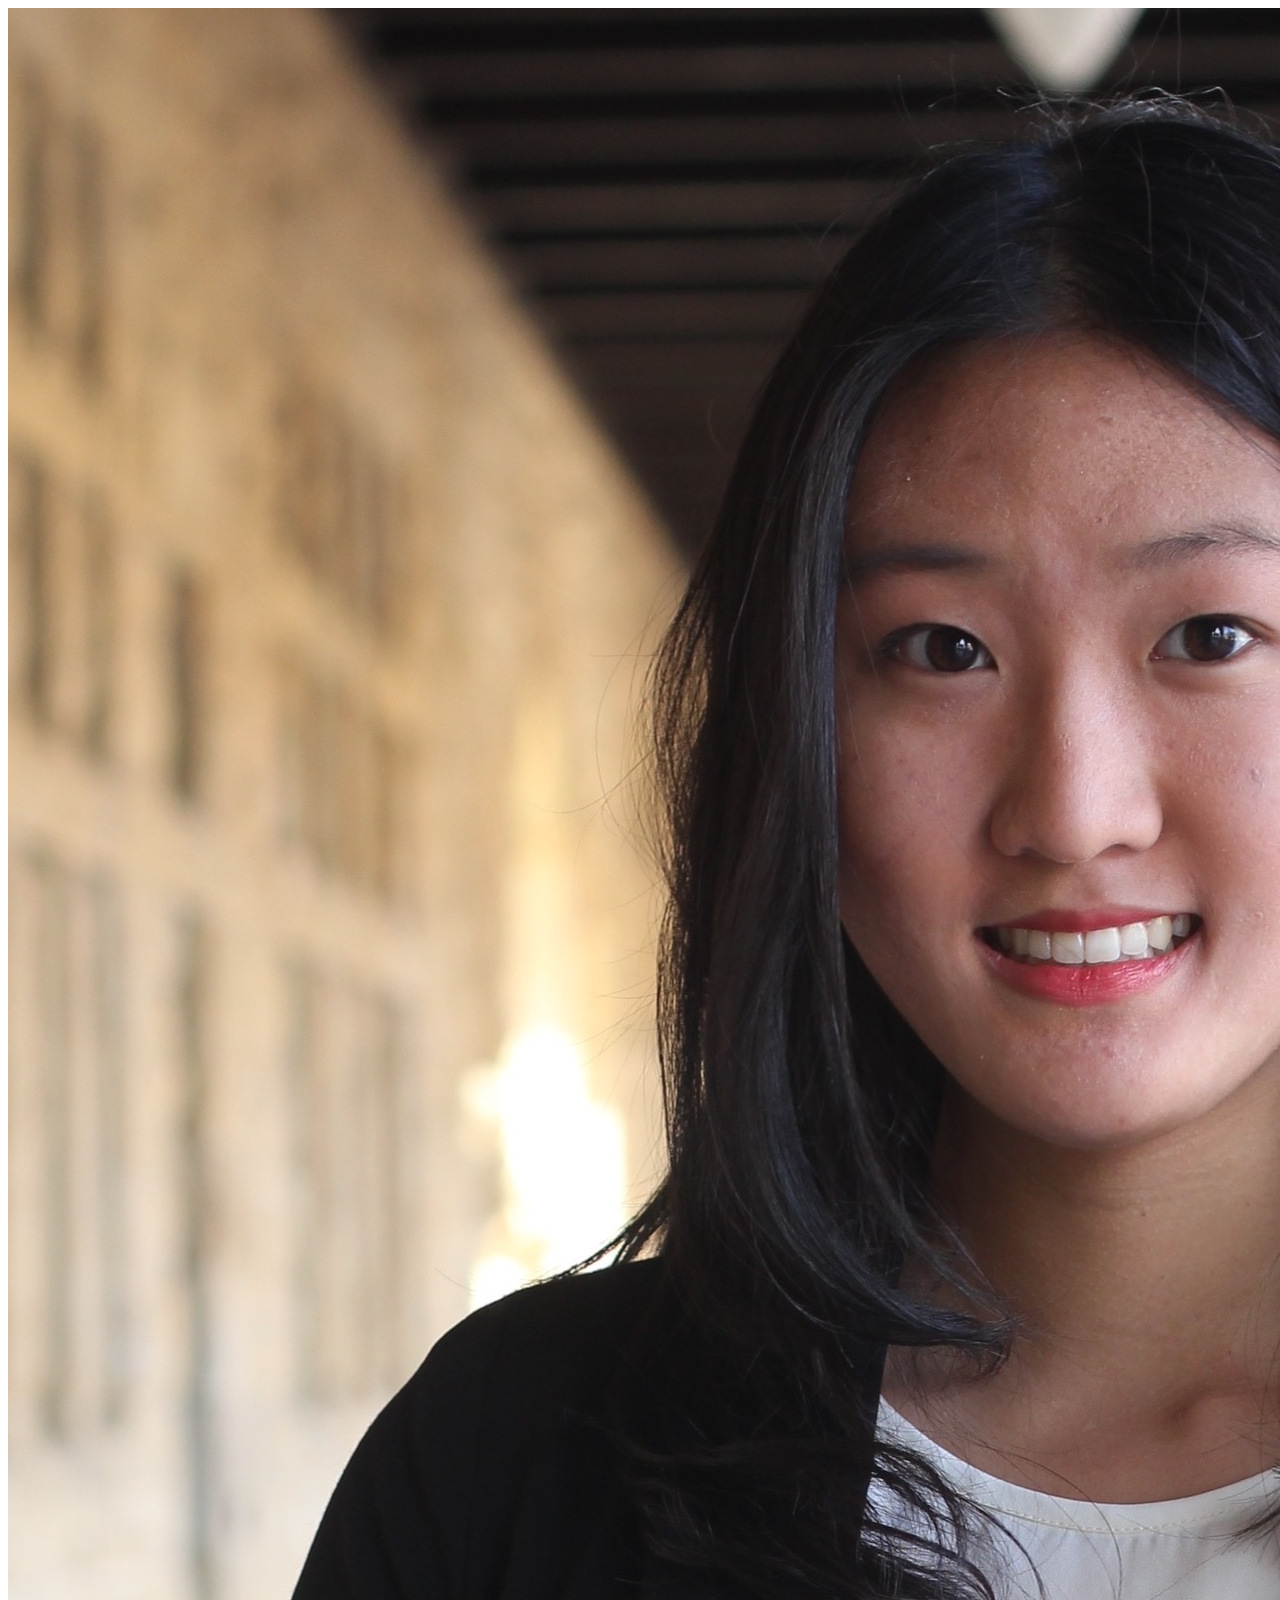
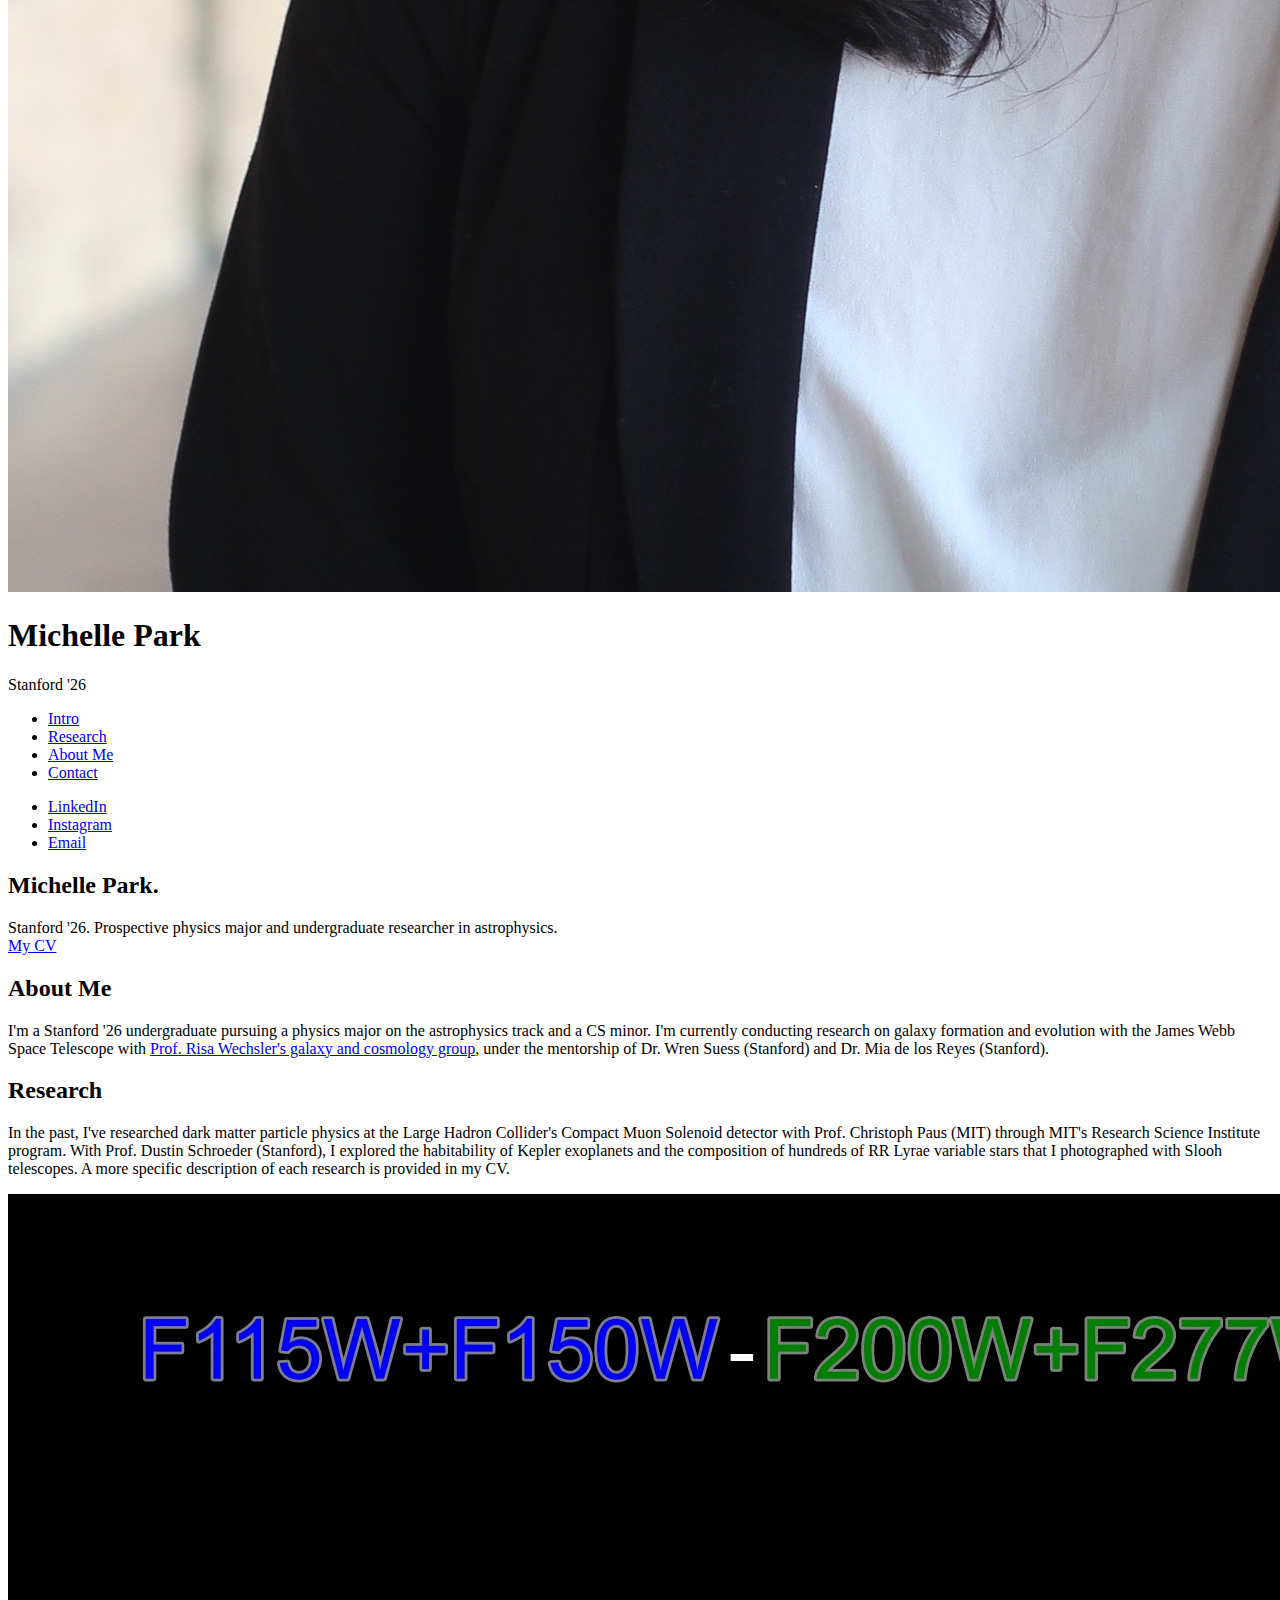
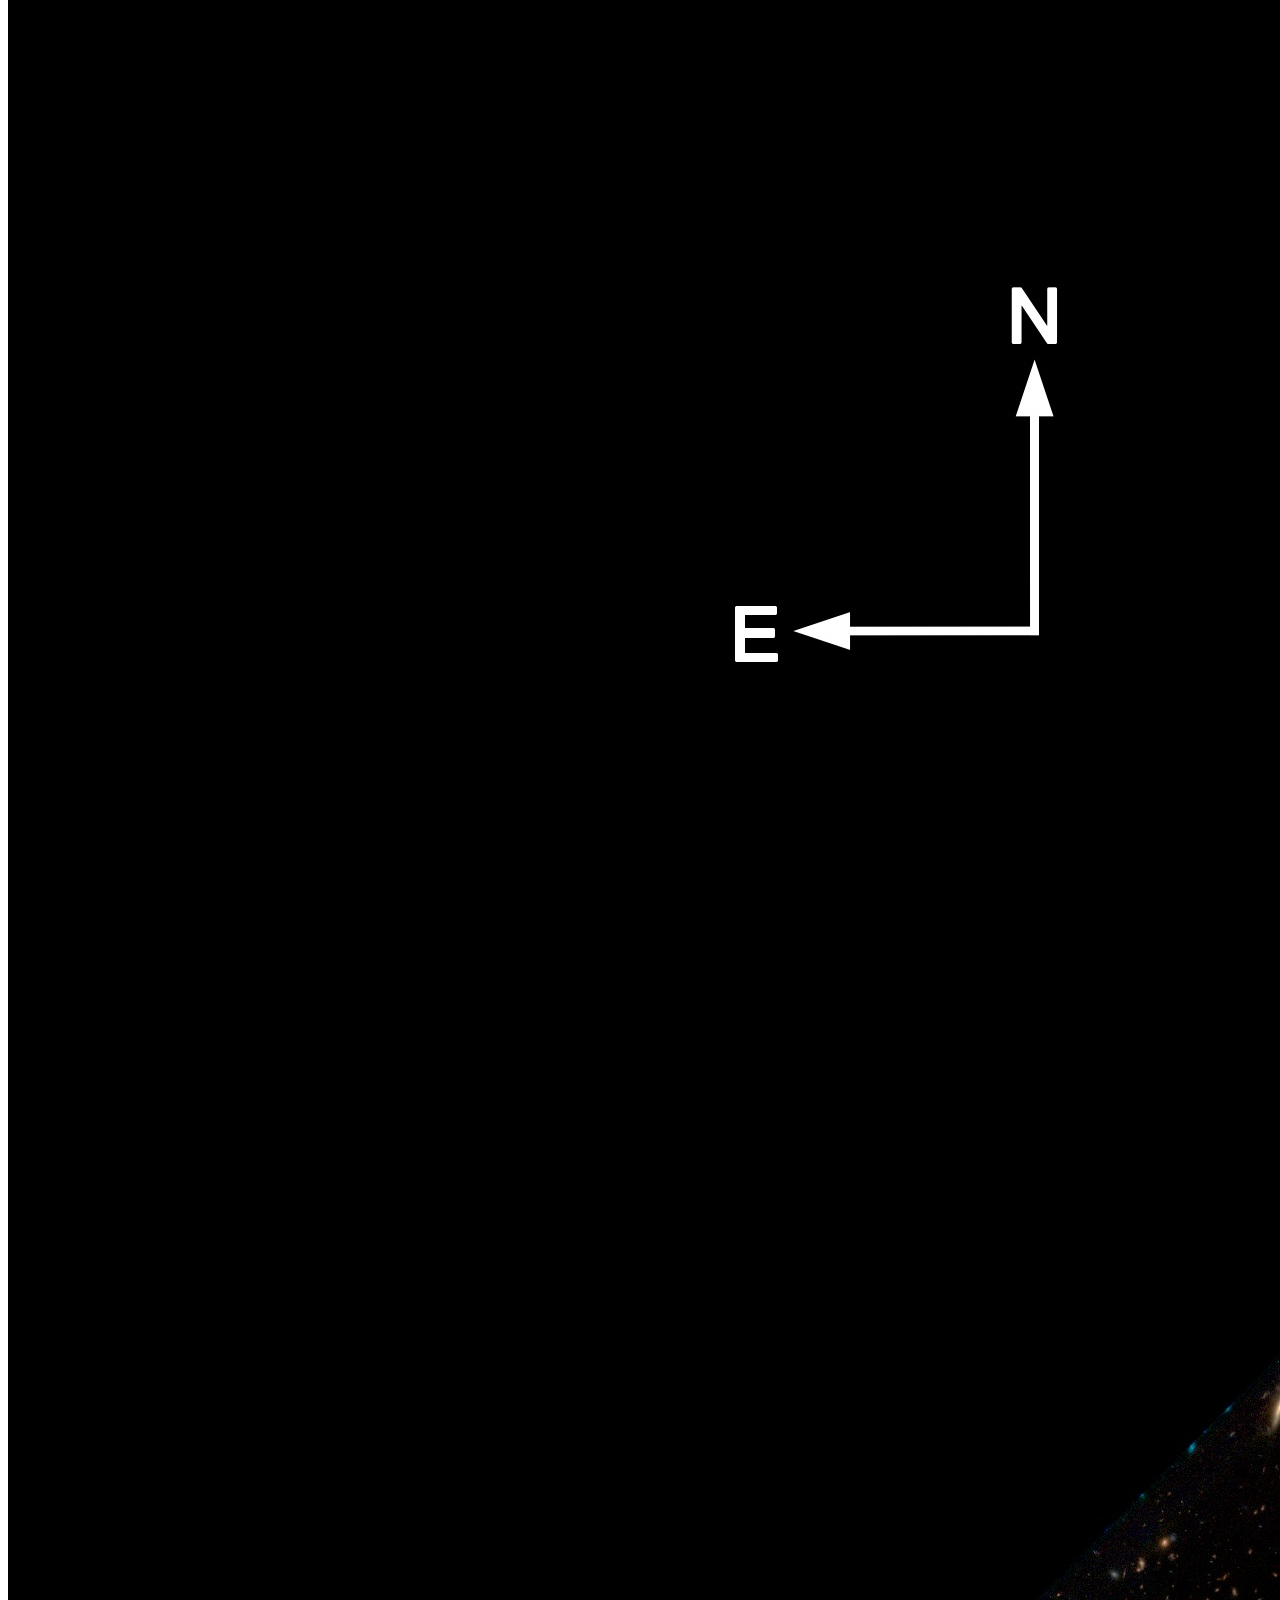
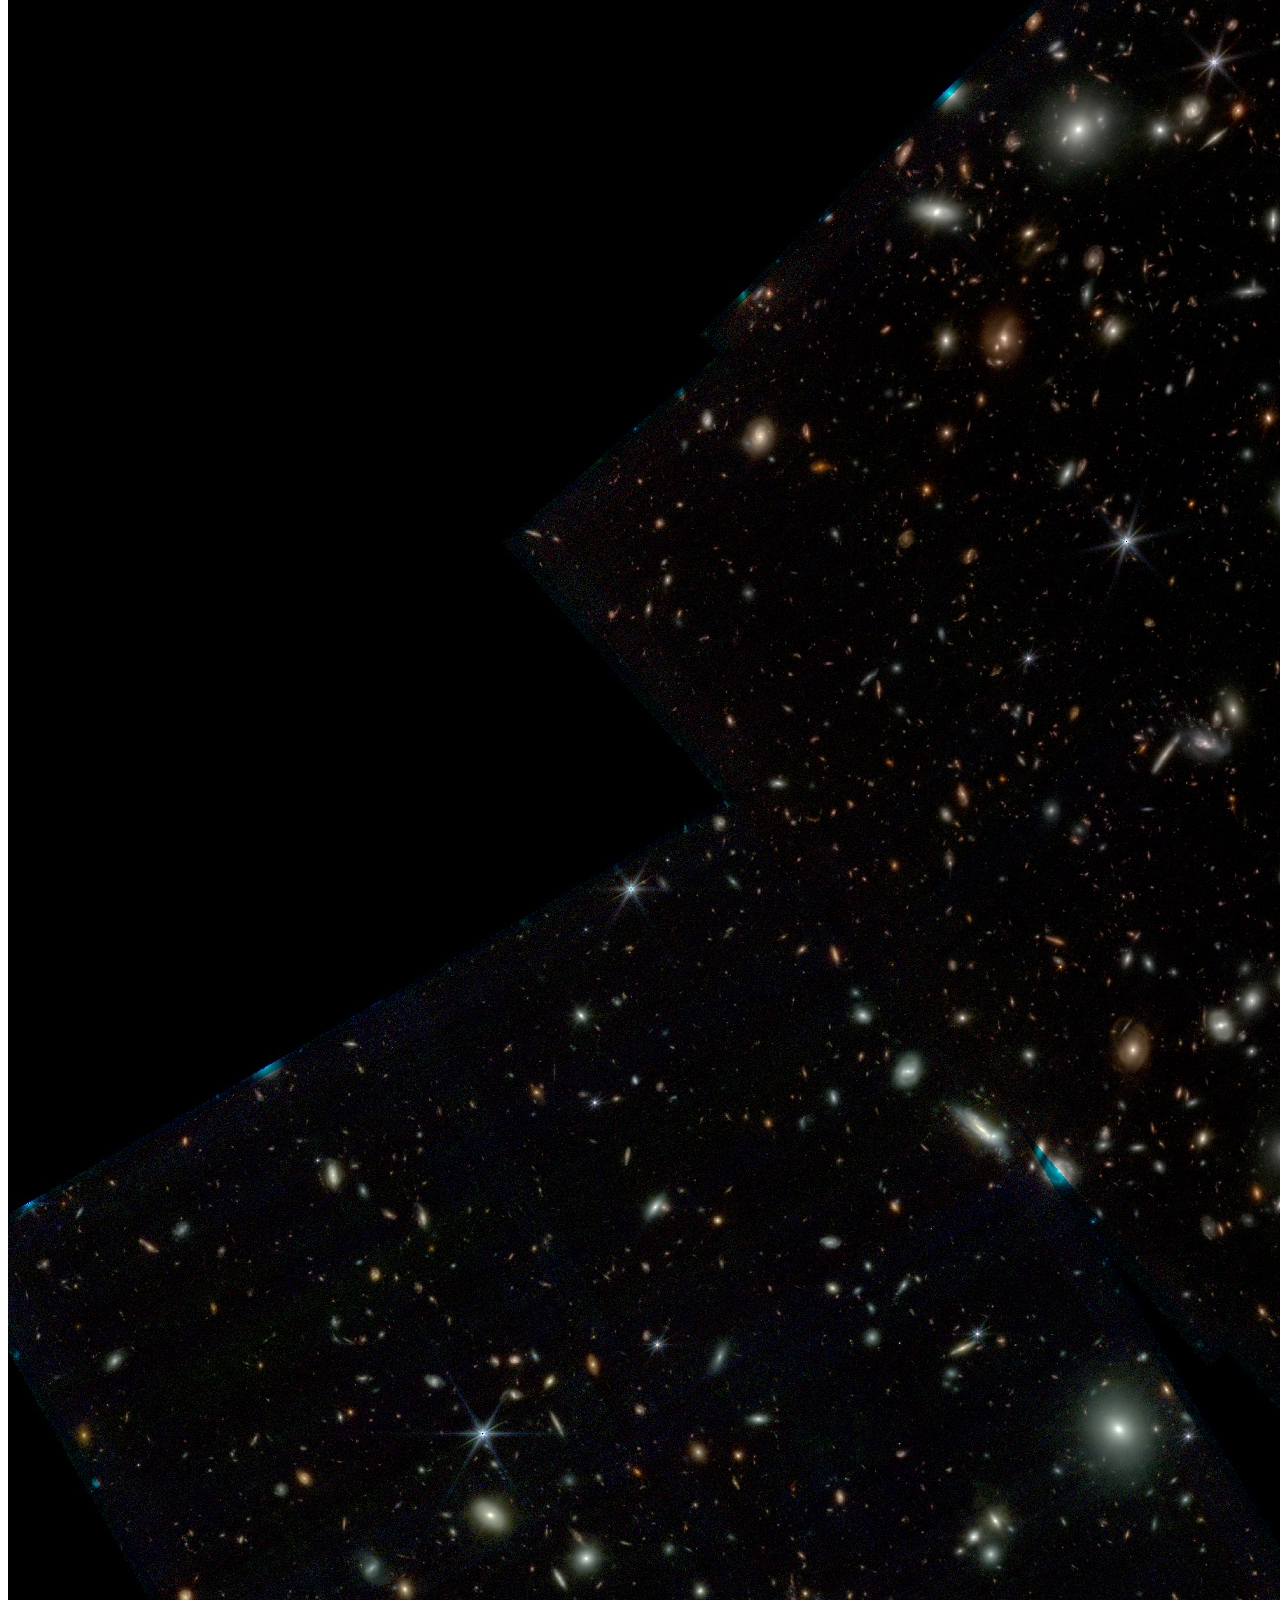
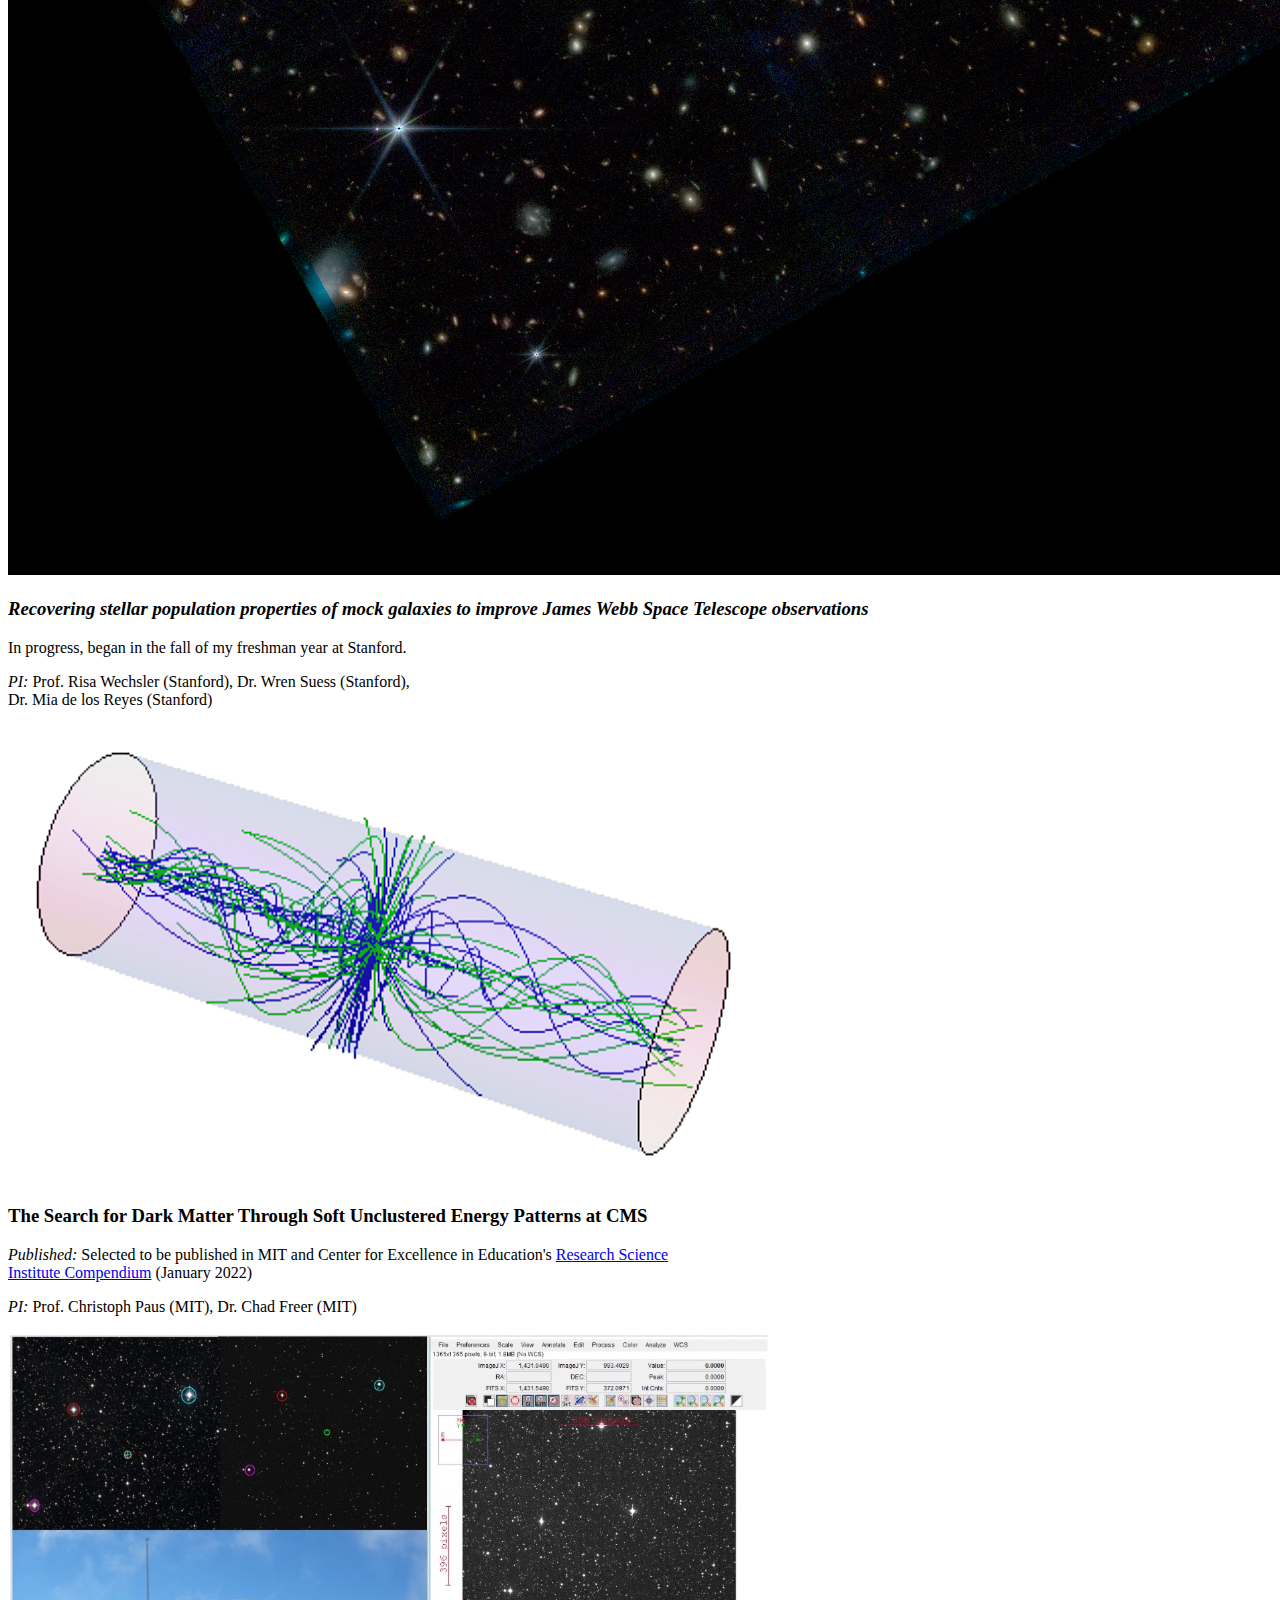
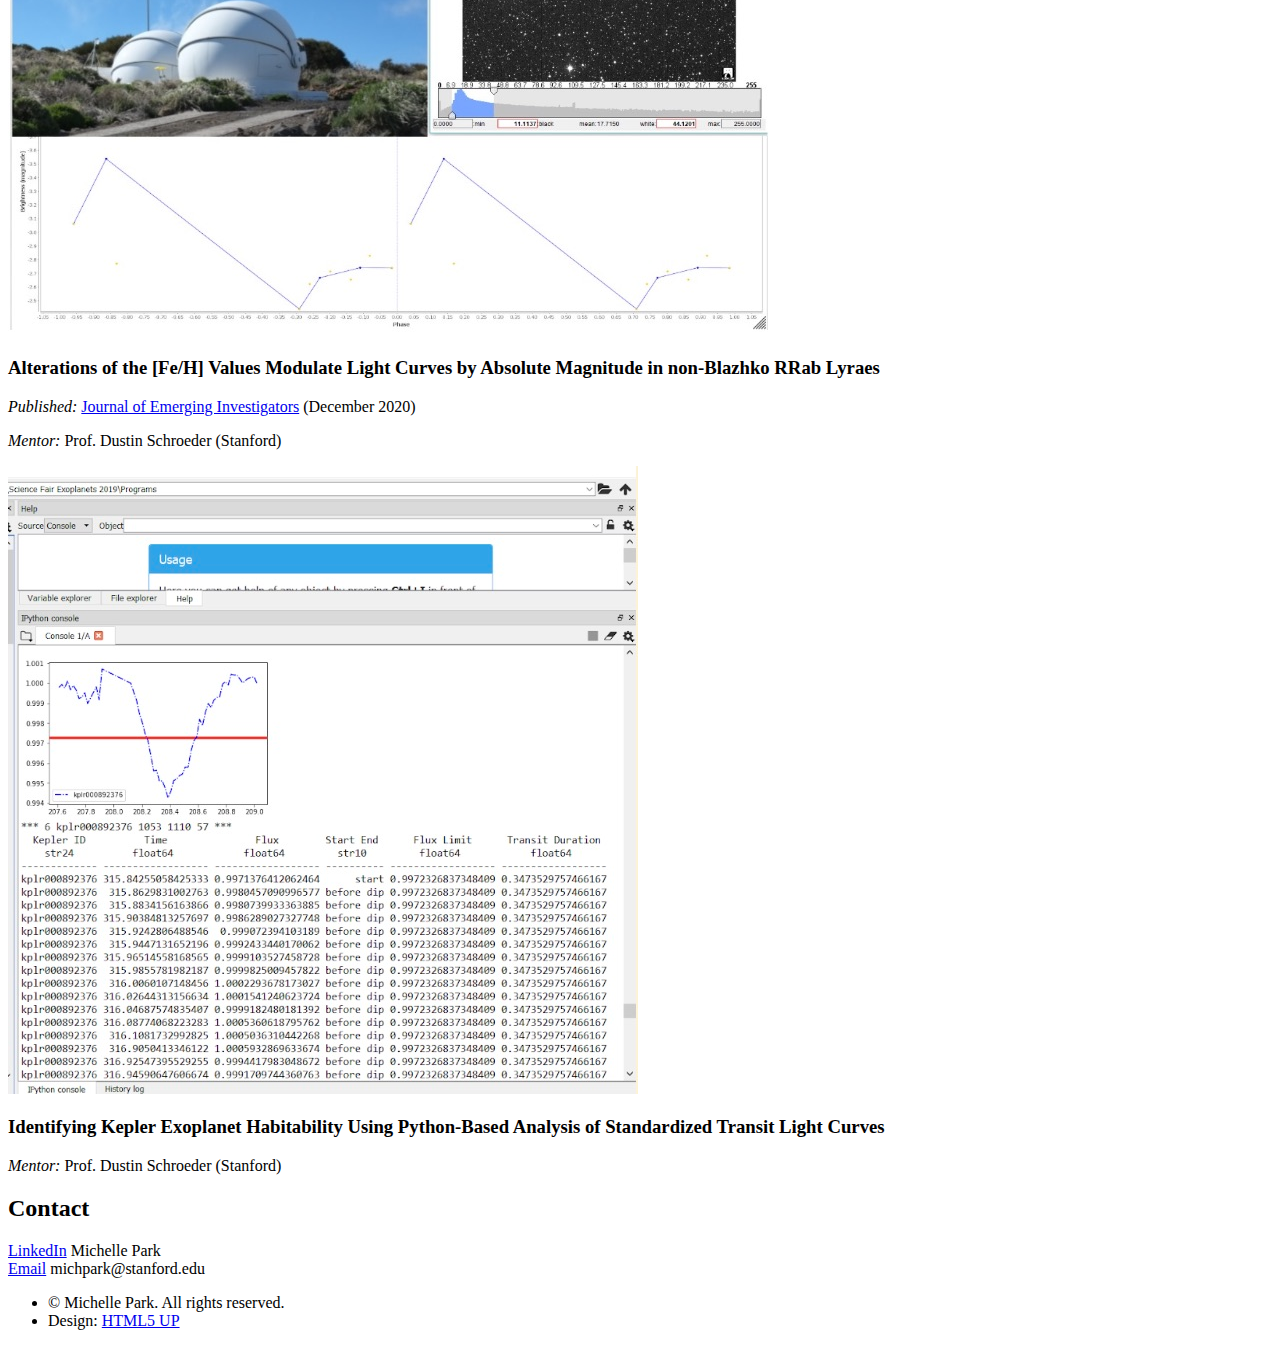
==== index.html @ d7cf60a7 "Changed title" ====
<!DOCTYPE HTML>
<!--
	Prologue by HTML5 UP
	html5up.net | @ajlkn
	Free for personal and commercial use under the CCA 3.0 license (html5up.net/license)
-->
<html>
	<head>
		<title>Michelle Park</title>
		<meta charset="utf-8" />
		<meta name="viewport" content="width=device-width, initial-scale=1, user-scalable=no" />
		<link rel="stylesheet" href="assets/css/main.css" />
	</head>
	<body class="is-preload">

		<!-- Header -->
			<div id="header">

				<div class="top">

					<!-- Logo -->
						<div id="logo">
							<span class="image avatar48"><img src="images/avatar.jpg" alt="" /></span>
							<h1 id="title">Michelle Park</h1>
							<p>Stanford '26</p>
						</div>

					<!-- Nav -->
						<nav id="nav">
							<ul>
								<li><a href="#top" id="top-link"><span class="icon solid fa-home">Intro</span></a></li>
								<li><a href="#Research" id="portfolio-link"><span class="icon solid fa-th">Research</span></a></li>
								<li><a href="#about" id="about-link"><span class="icon solid fa-user">About Me</span></a></li>
								<li><a href="#contact" id="contact-link"><span class="icon solid fa-envelope">Contact</span></a></li>
							</ul>
						</nav>

				</div>

				<div class="bottom">

					<!-- Social Icons -->
						<ul class="icons">
							<li><a href="https://www.linkedin.com/in/michellepark314/" class="icon brands fa-linkedin"><span class="label">LinkedIn</span></a></li>
							<li><a href="https://www.instagram.com/mystarypi/" class="icon brands fa-instagram"><span class="label">Instagram</span></a></li>
							<li><a href="mailto:michpark@stanford.edu" class="icon solid fa-envelope"><span class="label">Email</span></a></li>
						</ul>

				</div>

			</div>

		<!-- Main -->
			<div id="main">

				<!-- Intro -->
					<section id="top" class="one dark cover">
						<div class="container">

							<header>
								<h2 class="alt"><strong>Michelle Park</strong>.</h2>
								Stanford '26. Prospective physics major and undergraduate researcher in astrophysics.

							</header>

							<footer>
								<a href="Michelle_Park_CV.pdf" class="button scrolly">My CV</a>
							</footer>

						</div>
					</section>

				<!-- About Me -->
				<section id="about" class="three">
					<div class="container">

						<header>
							<h2>About Me</h2>
						</header>

						<p>I'm a Stanford '26 undergraduate pursuing a physics major on the astrophysics track and a CS minor. I'm currently 
							conducting research on galaxy formation and evolution with the James Webb Space Telescope with 
							<a href="https://www.risawechsler.com/gfc-group.html">Prof. Risa Wechsler's galaxy and cosmology group</a>, under the mentorship 
							of Dr. Wren Suess (Stanford) and Dr. Mia de los Reyes (Stanford). 
							</p>

							



					</div>
				</section>

				<!-- Research -->
					<section id="Research" class="two">
						<div class="container">

							<header>
								<h2>Research</h2>
							</header>

							<p>In the past, I've researched dark matter particle physics at the Large Hadron Collider's Compact Muon Solenoid detector
								with Prof. Christoph Paus (MIT) through MIT's Research Science Institute program. With Prof. Dustin Schroeder
								(Stanford), I explored the habitability of Kepler exoplanets and the composition of hundreds of RR Lyrae variable stars that I photographed
								with Slooh telescopes. A more specific description of each research is provided in my CV. </p>

							<div class="row">
								<div class="col-6 col-12-mobile">
									<article class="item">
										<a href="#" class="image fit"><img src="images/pic02.jpg" alt="" /></a>
										<header>
											<h3><i>Recovering stellar population properties of mock galaxies to improve James Webb Space Telescope observations</i> </h3>
											<p>In progress, began in the fall of my freshman year at Stanford.</p>
											<p><i>PI:</i> Prof. Risa Wechsler (Stanford), Dr. Wren Suess (Stanford), <br> Dr. Mia de los Reyes (Stanford)</p>
										</header>
									</article>
									<article class="item">
										<a href="#" class="image fit"><img src="images/pic06.jpg" alt="" /></a>
										<header>
											<h3>The Search for Dark Matter Through Soft Unclustered Energy Patterns at CMS</h3>
											<p><i>Published:</i> Selected to be published in MIT and Center for Excellence in Education's <a href="https://drive.google.com/file/d/1u5bHKXcxitCs6ZrmRh1xcWqwM1OIfXq9/view?usp=sharing"> Research Science <br> Institute Compendium</a> (January 2022)</p>
											<p><i>PI:</i> Prof. Christoph Paus (MIT), Dr. Chad Freer (MIT)</p>

										</header>
									</article>
								</div>
								<div class="col-6 col-12-mobile">
									<article class="item">
										<a href="#" class="image fit" ><img src="images/pic04.jpg" alt=""/></a>
										<header>
											<h3>Alterations of the [Fe/H] Values Modulate Light Curves by Absolute Magnitude in non-Blazhko RRab Lyraes</h3>
											<p><i>Published:</i> <a href="https://emerginginvestigators.org/articles/alterations-of-the-fe-h-values-modulate-light-curves-by-absolute-magnitude-in-non-blazhko-rrab-lyraes">Journal of Emerging Investigators</a> (December 2020)</p>
											<p><i>Mentor:</i> Prof. Dustin Schroeder (Stanford)</p>

										</header>
									</article>
									<article class="item">
										<a href="#" class="image fit"><img src="images/pic03.jpg" alt="" /></a>
										<header>
											<h3>Identifying Kepler Exoplanet Habitability Using Python-Based Analysis of Standardized Transit Light Curves</h3>
											<p><i>Mentor:</i> Prof. Dustin Schroeder (Stanford)</p>
										</header>
									</article>
								</div>
							</div>

						</div>
					</section>

				

				<!-- Contact -->
					<section id="contact" class="four">
						<div class="container">

							<header>
								<h2>Contact</h2>
							</header>

							<p>
								<a href="https://www.linkedin.com/in/michellepark314/" class="icon brands fa-linkedin"><span class="label">LinkedIn</span></a></li>  Michelle Park 
								
								</br> <a href="mailto:michpark@stanford.edu" class="icon solid fa-envelope"><span class="label">Email</span></a></li>  michpark@stanford.edu 
								
							</form>

						</div>
					</section>

			</div>

		<!-- Footer -->
			<div id="footer">

				<!-- Copyright -->
					<ul class="copyright">
						<li>&copy; Michelle Park. All rights reserved.</li><li>Design: <a href="http://html5up.net">HTML5 UP</a></li>
					</ul>

			</div>

		<!-- Scripts -->
			<script src="assets/js/jquery.min.js"></script>
			<script src="assets/js/jquery.scrolly.min.js"></script>
			<script src="assets/js/jquery.scrollex.min.js"></script>
			<script src="assets/js/browser.min.js"></script>
			<script src="assets/js/breakpoints.min.js"></script>
			<script src="assets/js/util.js"></script>
			<script src="assets/js/main.js"></script>

	</body>
</html>
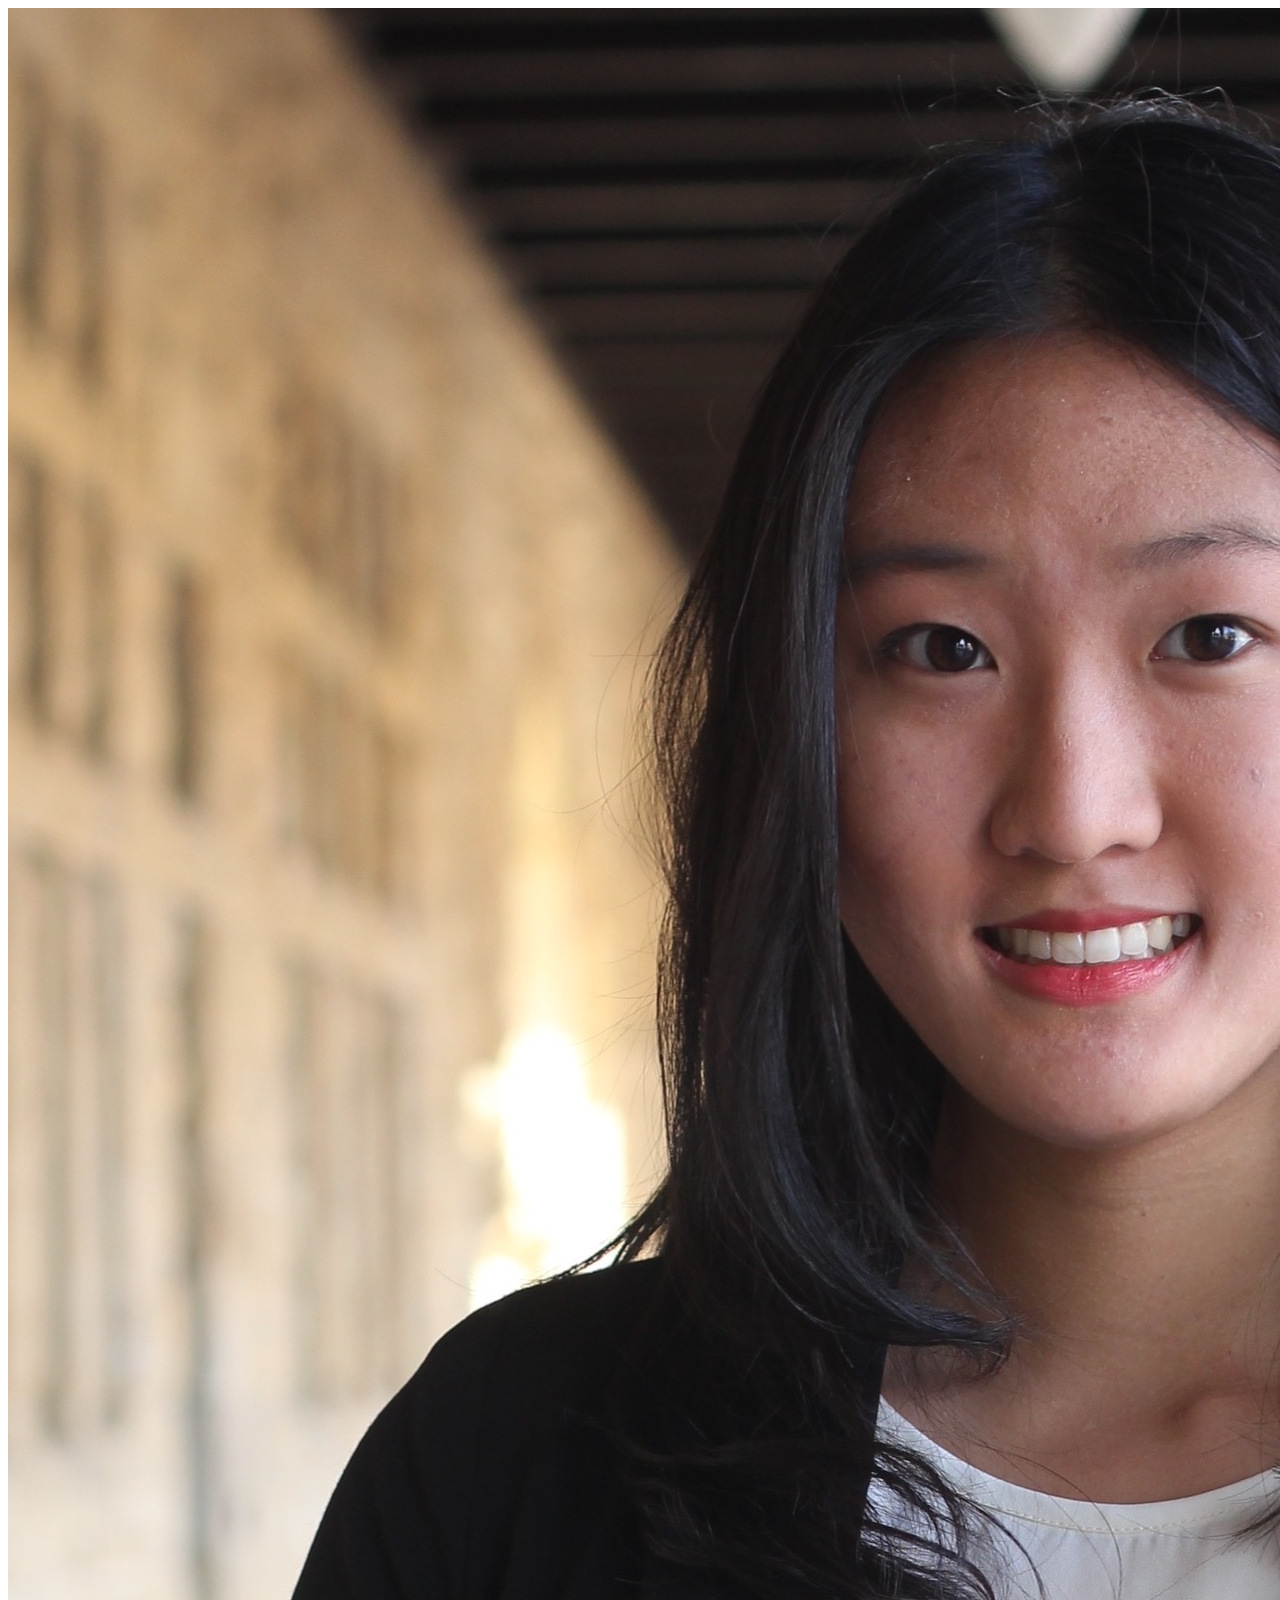
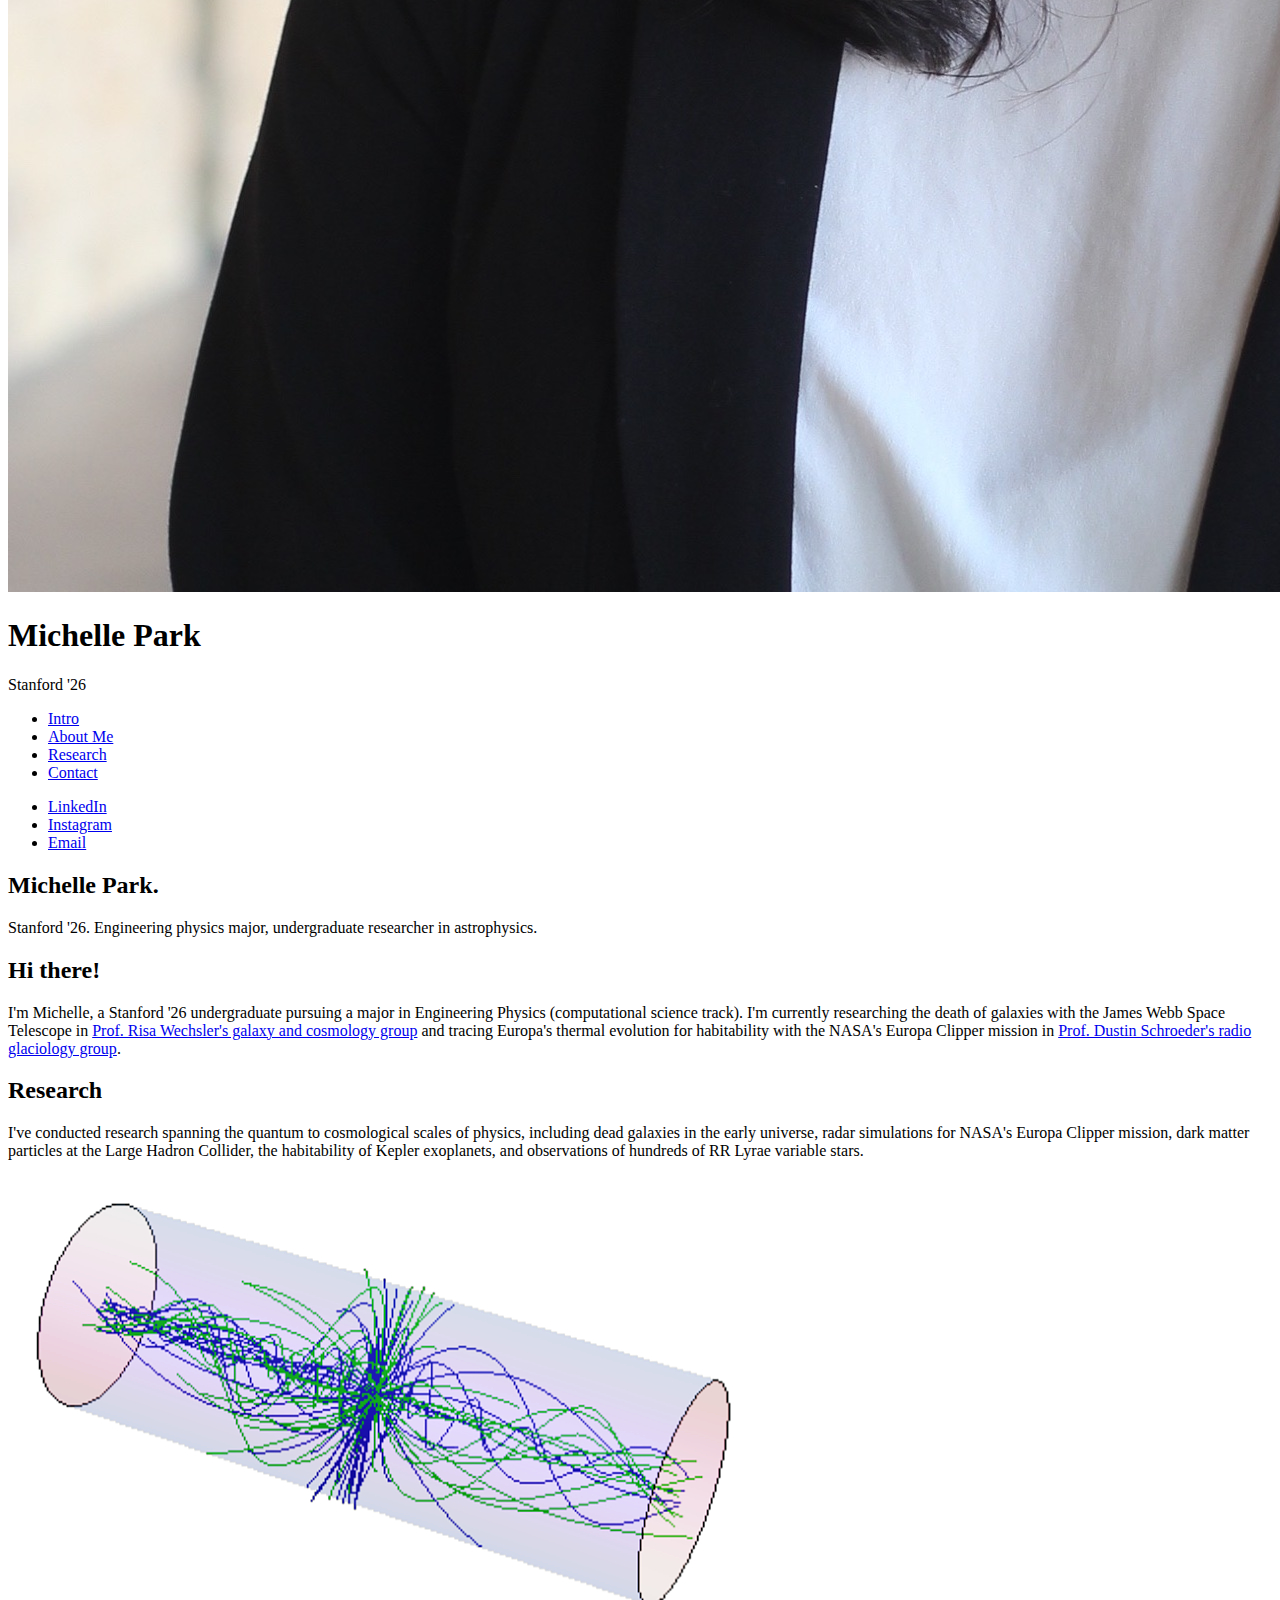
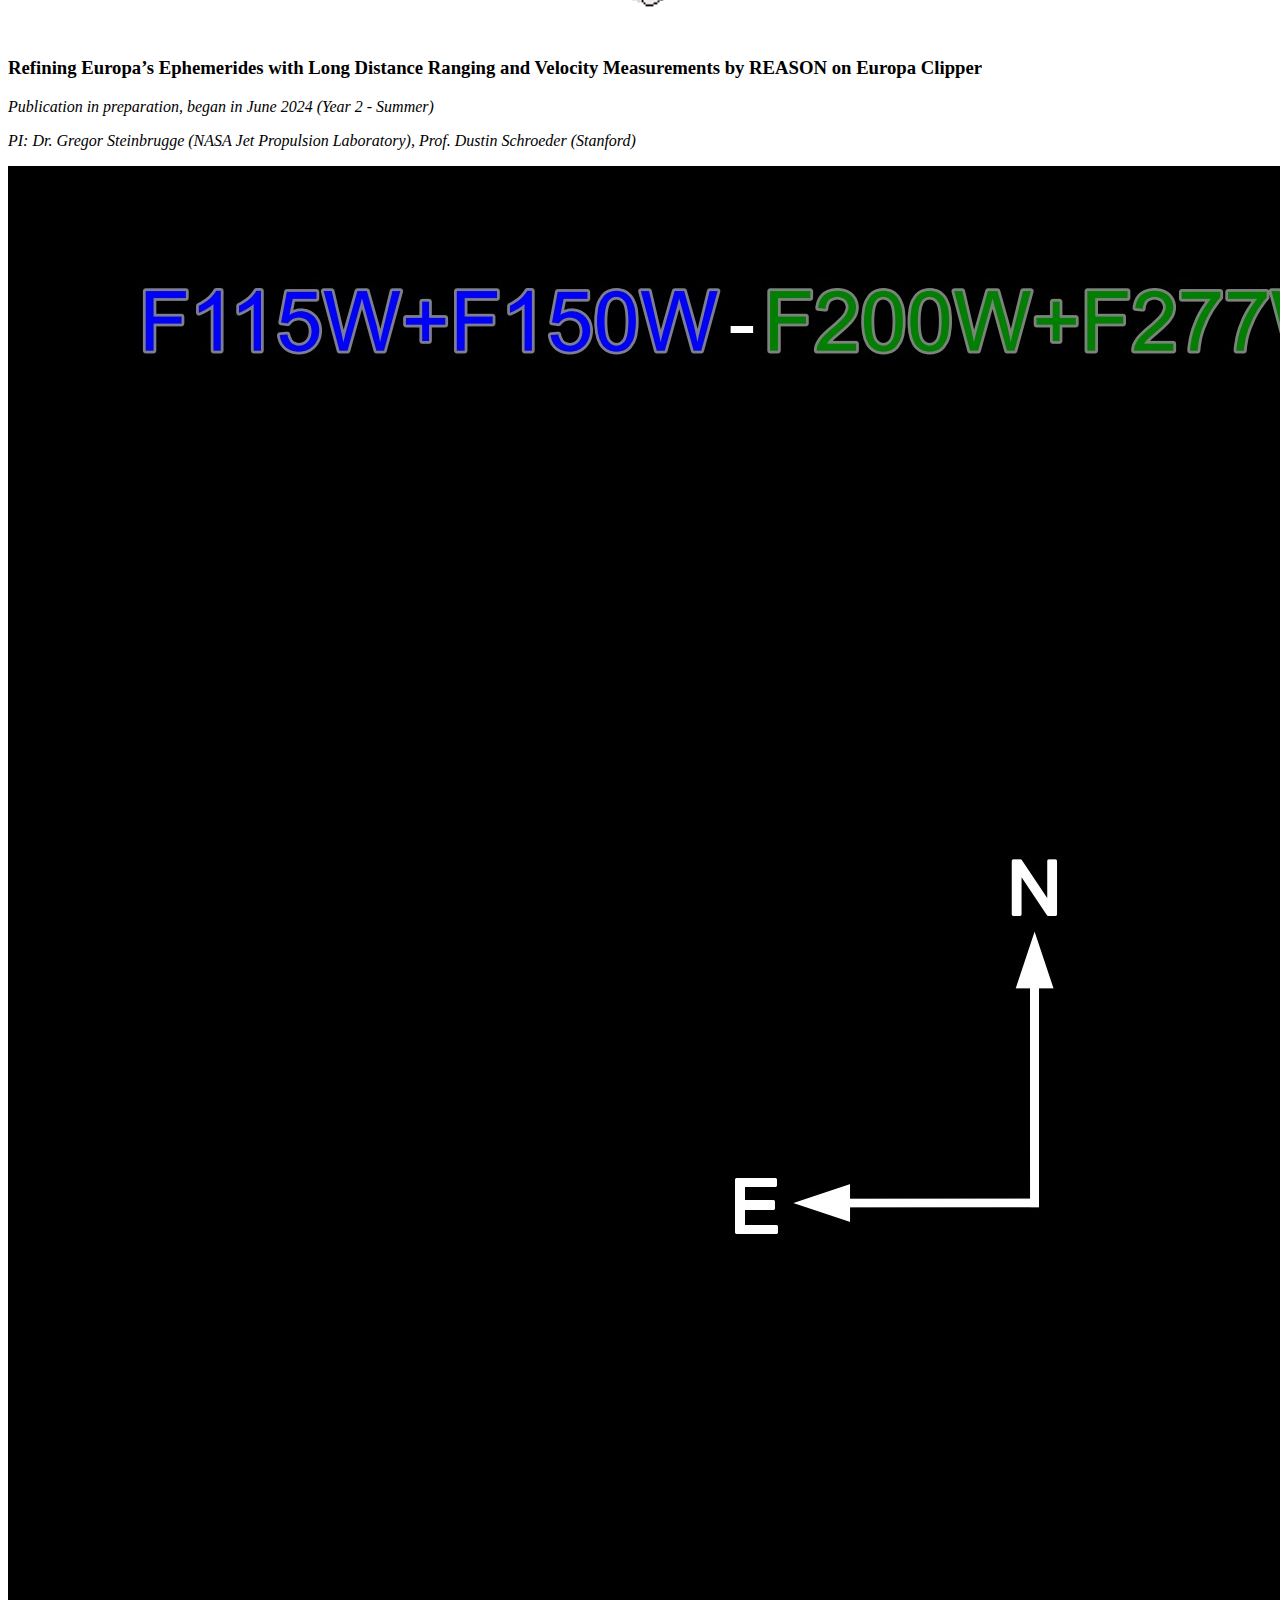
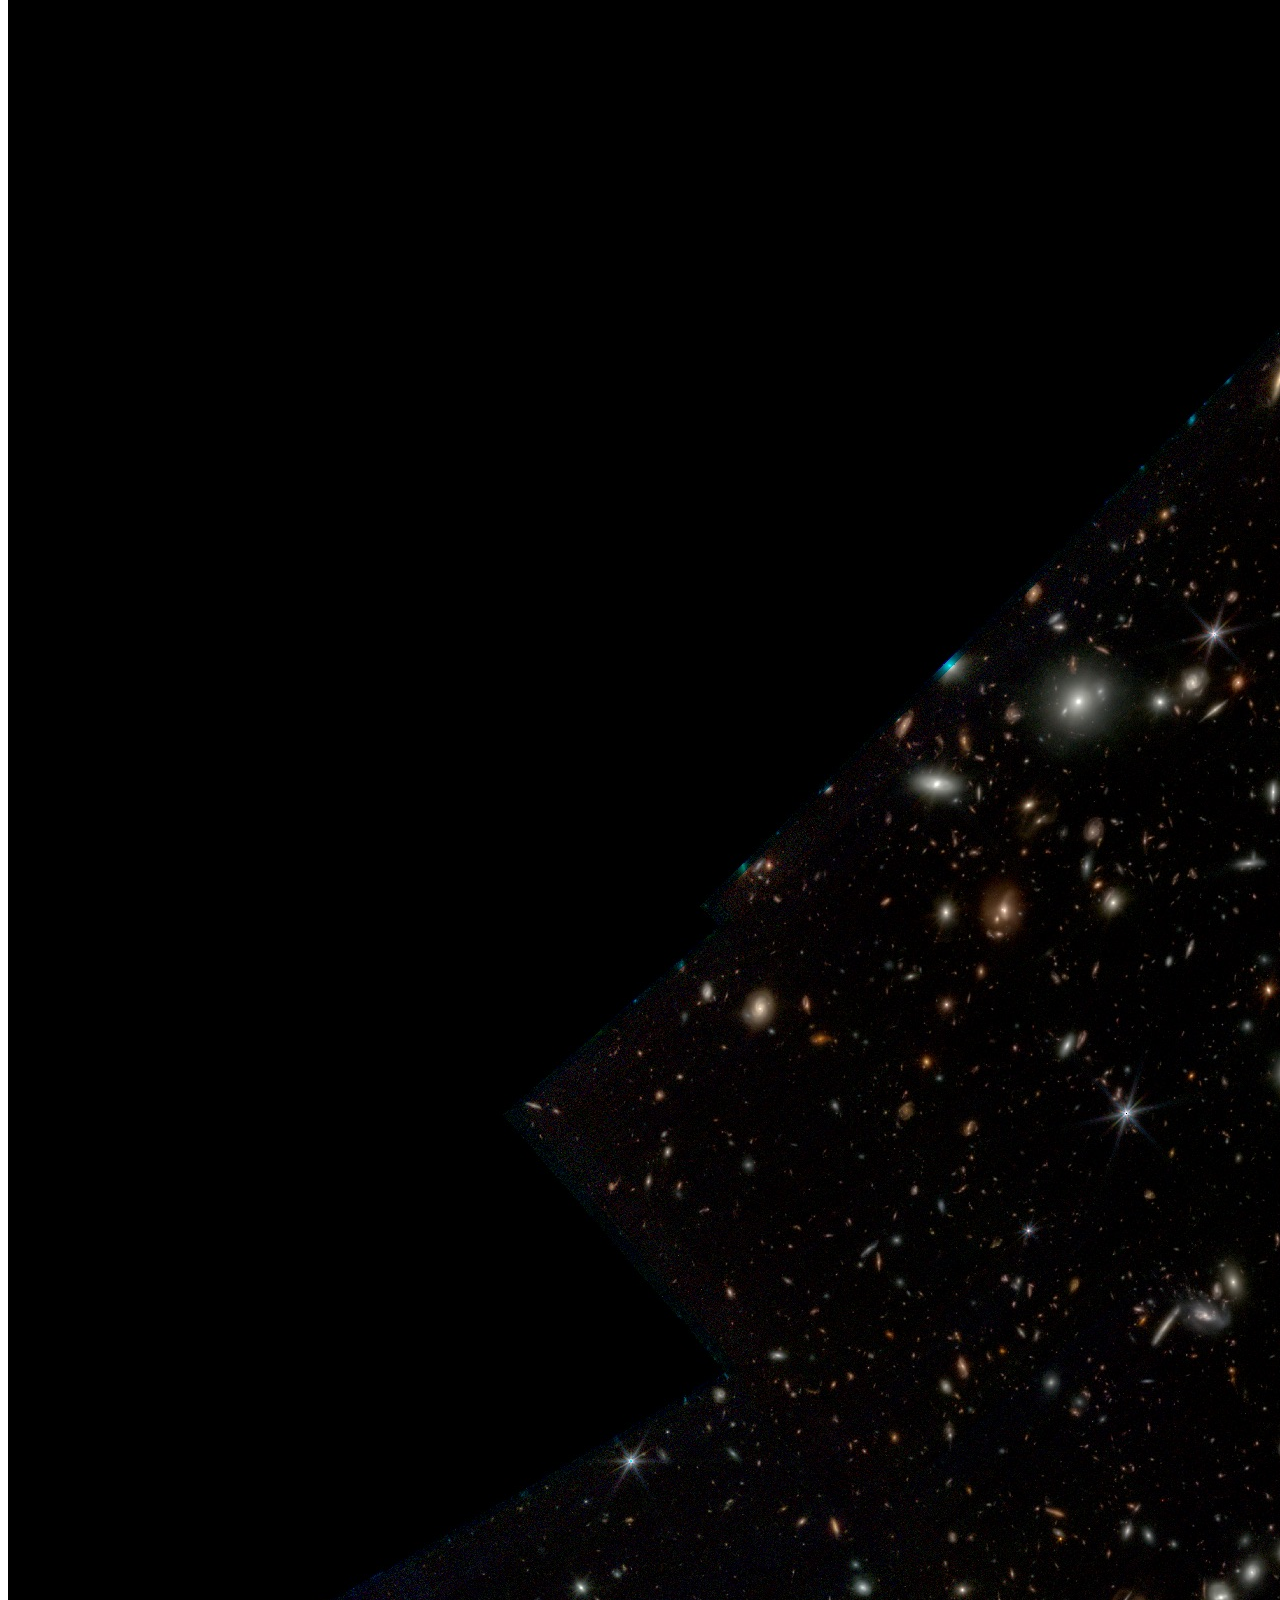
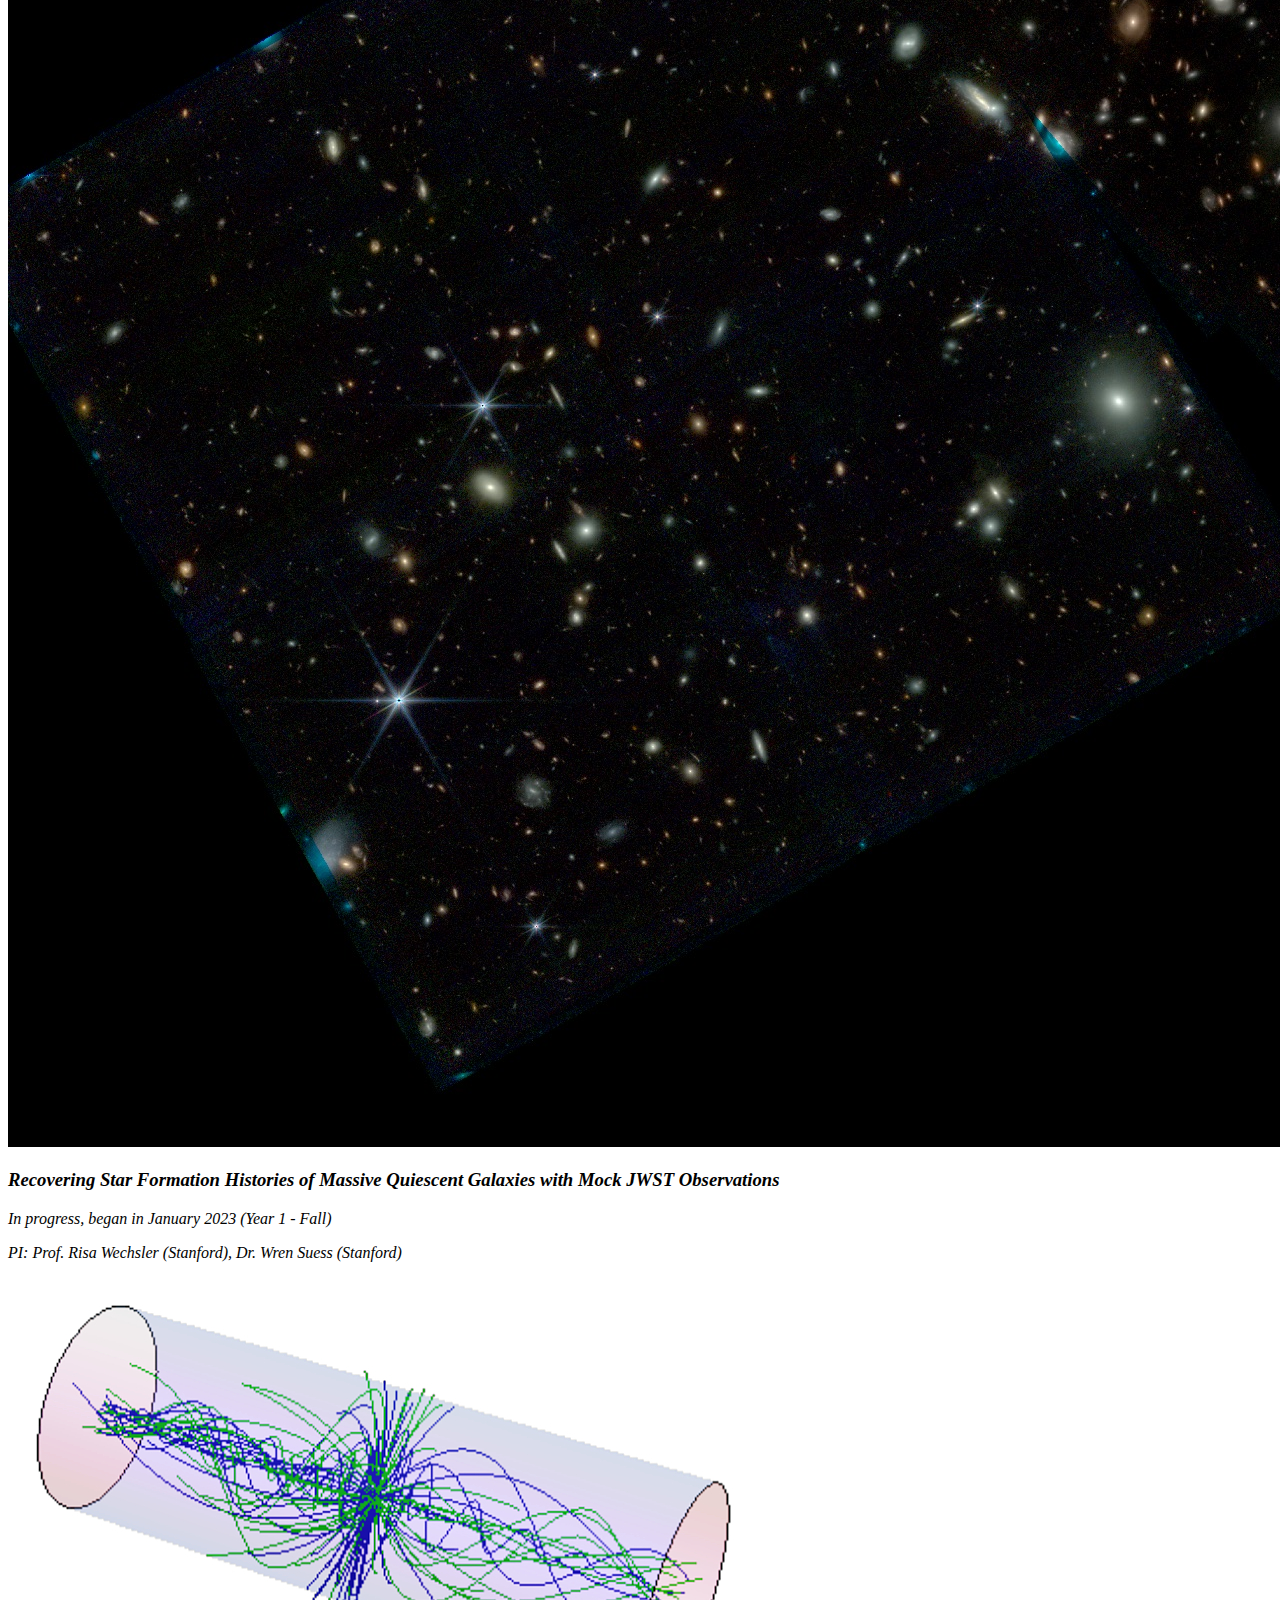
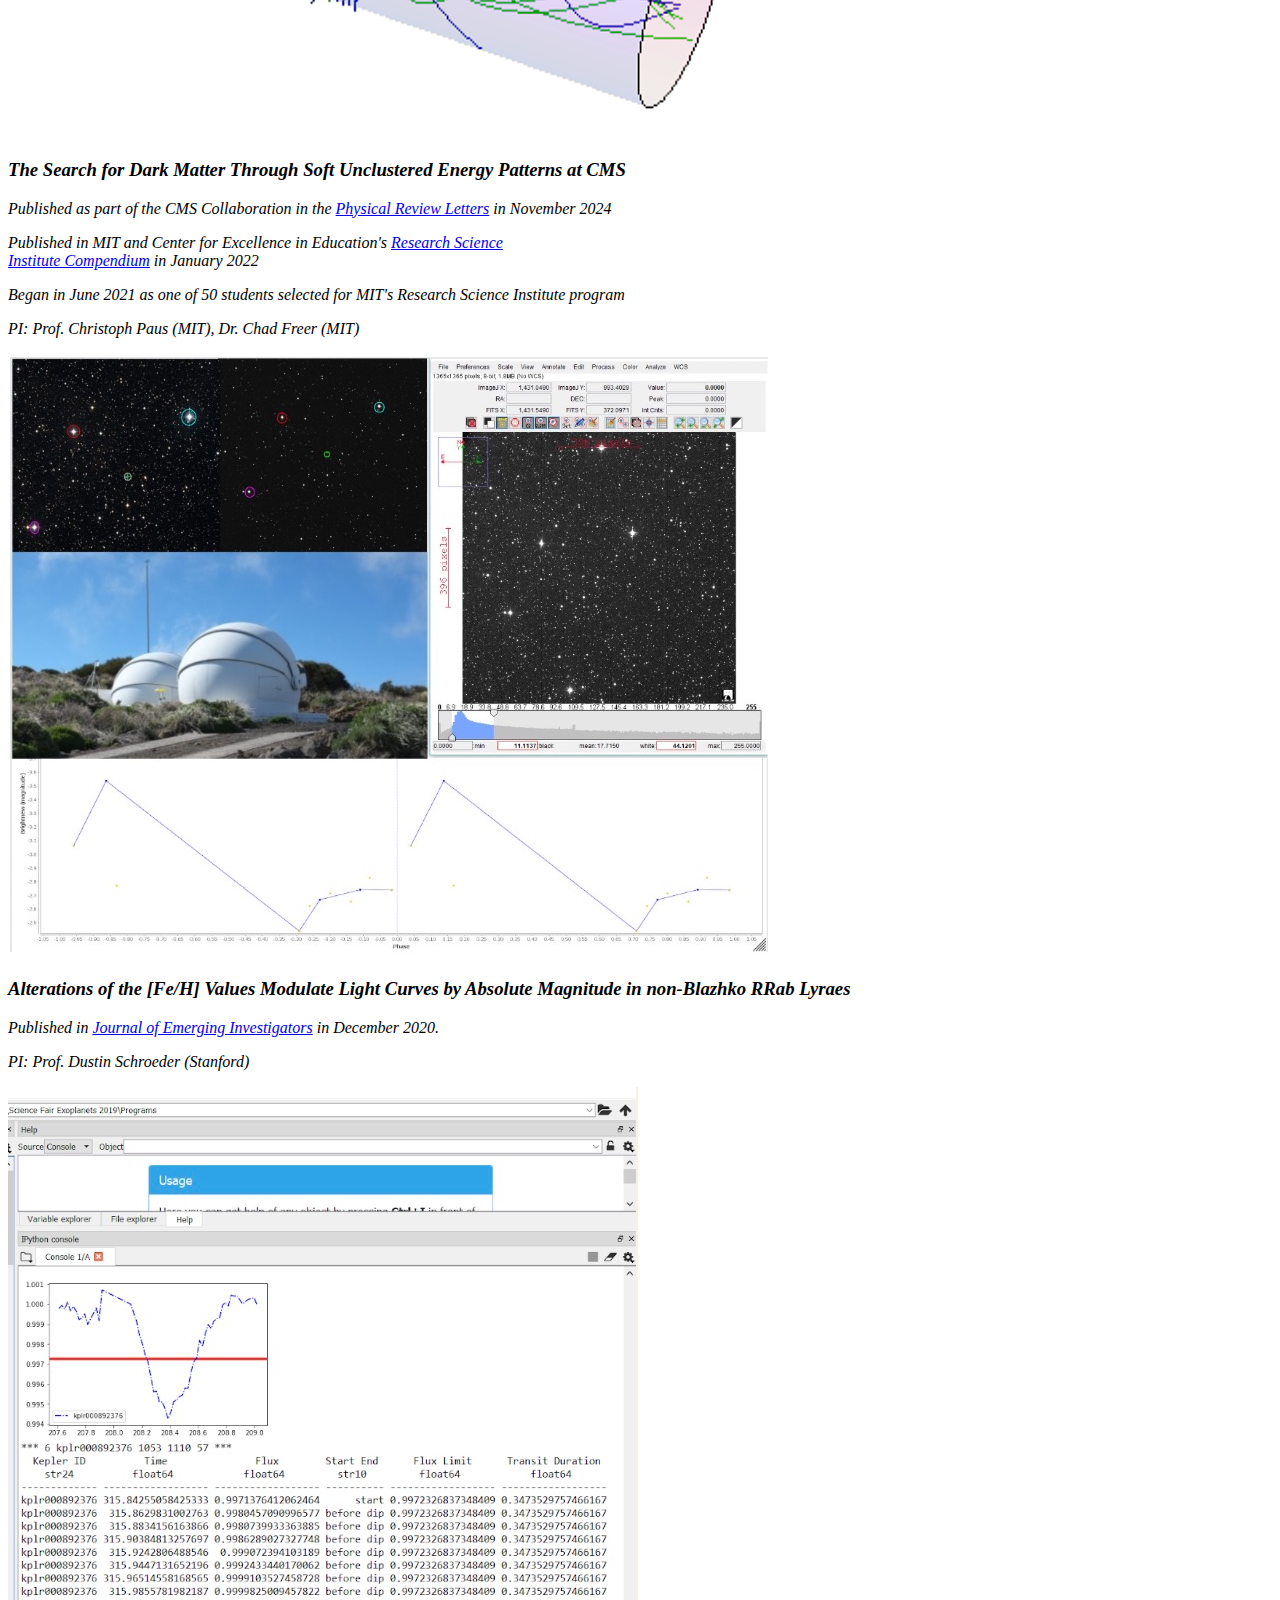
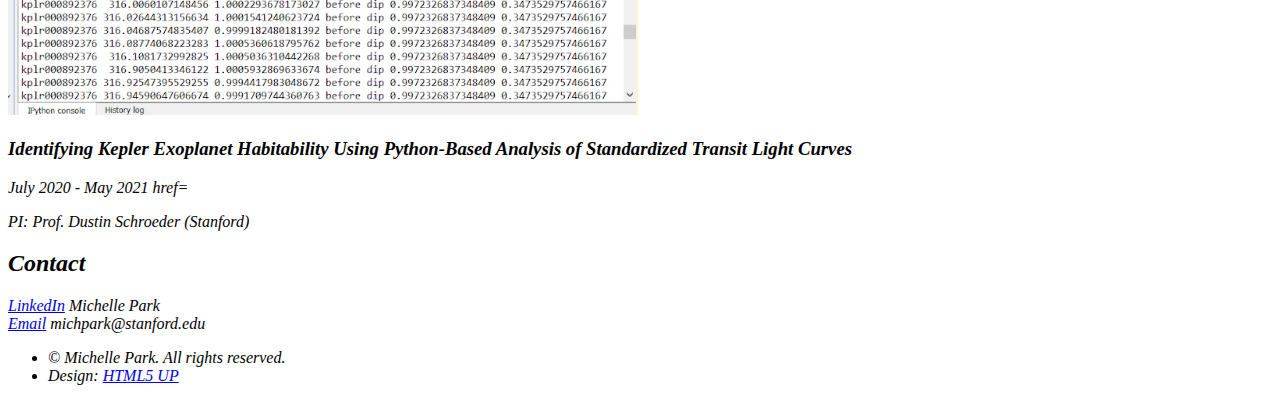
==== commit abdf89f3: "Update index.html" ====
--- a/index.html
+++ b/index.html
@@ -29,8 +29,8 @@
 						<nav id="nav">
 							<ul>
 								<li><a href="#top" id="top-link"><span class="icon solid fa-home">Intro</span></a></li>
+								<li><a href="#about" id="about-link"><span class="icon solid fa-user">About Me</span></a></li>
 								<li><a href="#Research" id="portfolio-link"><span class="icon solid fa-th">Research</span></a></li>
-								<li><a href="#about" id="about-link"><span class="icon solid fa-user">About Me</span></a></li>
 								<li><a href="#contact" id="contact-link"><span class="icon solid fa-envelope">Contact</span></a></li>
 							</ul>
 						</nav>
@@ -59,13 +59,9 @@
 
 							<header>
 								<h2 class="alt"><strong>Michelle Park</strong>.</h2>
-								Stanford '26. Prospective physics major and undergraduate researcher in astrophysics.
+								Stanford '26. Engineering physics major, undergraduate researcher in astrophysics.
 
 							</header>
-
-							<footer>
-								<a href="Michelle_Park_CV.pdf" class="button scrolly">My CV</a>
-							</footer>
 
 						</div>
 					</section>
@@ -75,13 +71,14 @@
 					<div class="container">
 
 						<header>
-							<h2>About Me</h2>
+							<h2>Hi there!</h2>
 						</header>
 
-						<p>I'm a Stanford '26 undergraduate pursuing a physics major on the astrophysics track and a CS minor. I'm currently 
-							conducting research on galaxy formation and evolution with the James Webb Space Telescope with 
-							<a href="https://www.risawechsler.com/gfc-group.html">Prof. Risa Wechsler's galaxy and cosmology group</a>, under the mentorship 
-							of Dr. Wren Suess (Stanford) and Dr. Mia de los Reyes (Stanford). 
+						<p>I'm Michelle, a Stanford '26 undergraduate pursuing a major in Engineering Physics (computational science track). 
+							I'm currently researching the death of galaxies with the James Webb Space Telescope in 
+							<a href="https://www.risawechsler.com/gfc-group.html">Prof. Risa Wechsler's galaxy and cosmology group</a> and tracing Europa's
+							thermal evolution for habitability with the NASA's Europa Clipper mission in 
+							<a href="https://www.radioglaciology.com/">Prof. Dustin Schroeder's radio glaciology group</a>. 
 							</p>
 
 							
@@ -99,46 +96,62 @@
 								<h2>Research</h2>
 							</header>
 
-							<p>In the past, I've researched dark matter particle physics at the Large Hadron Collider's Compact Muon Solenoid detector
-								with Prof. Christoph Paus (MIT) through MIT's Research Science Institute program. With Prof. Dustin Schroeder
-								(Stanford), I explored the habitability of Kepler exoplanets and the composition of hundreds of RR Lyrae variable stars that I photographed
-								with Slooh telescopes. A more specific description of each research is provided in my CV. </p>
+							<p>I've conducted research spanning the quantum to cosmological scales of physics, including dead galaxies in the 
+								early universe, radar simulations for NASA's Europa Clipper mission, dark matter particles at the Large Hadron Collider, the 
+								habitability of Kepler exoplanets, and observations of hundreds of RR Lyrae variable stars. </p>
 
 							<div class="row">
 								<div class="col-6 col-12-mobile">
 									<article class="item">
+										<a href="#" class="image fit"><img src="images/pic06.jpg" alt="" /></a>
+										<header>
+											<h3>Refining Europa’s Ephemerides with Long Distance Ranging and Velocity Measurements by REASON on Europa Clipper</h3>
+											<p><i>Publication in preparation, began in June 2024 (Year 2 - Summer) </p>
+											<p><i>PI:</i> Dr. Gregor Steinbrugge (NASA Jet Propulsion Laboratory), Prof. Dustin Schroeder (Stanford)</p>
+
+										</header>
+									</article>
+									<article class="item">
 										<a href="#" class="image fit"><img src="images/pic02.jpg" alt="" /></a>
 										<header>
-											<h3><i>Recovering stellar population properties of mock galaxies to improve James Webb Space Telescope observations</i> </h3>
-											<p>In progress, began in the fall of my freshman year at Stanford.</p>
-											<p><i>PI:</i> Prof. Risa Wechsler (Stanford), Dr. Wren Suess (Stanford), <br> Dr. Mia de los Reyes (Stanford)</p>
-										</header>
-									</article>
-									<article class="item">
-										<a href="#" class="image fit"><img src="images/pic06.jpg" alt="" /></a>
-										<header>
-											<h3>The Search for Dark Matter Through Soft Unclustered Energy Patterns at CMS</h3>
-											<p><i>Published:</i> Selected to be published in MIT and Center for Excellence in Education's <a href="https://drive.google.com/file/d/1u5bHKXcxitCs6ZrmRh1xcWqwM1OIfXq9/view?usp=sharing"> Research Science <br> Institute Compendium</a> (January 2022)</p>
-											<p><i>PI:</i> Prof. Christoph Paus (MIT), Dr. Chad Freer (MIT)</p>
-
+											<h3><i>Recovering Star Formation Histories of Massive Quiescent Galaxies with Mock JWST Observations</i> </h3>
+											<p>In progress, began in January 2023 (Year 1 - Fall)</p>
+											<p><i>PI:</i> Prof. Risa Wechsler (Stanford), Dr. Wren Suess (Stanford)</p>
 										</header>
 									</article>
 								</div>
 								<div class="col-6 col-12-mobile">
 									<article class="item">
+										<a href="#" class="image fit"><img src="images/pic06.jpg" alt="" /></a>
+										<header>
+											<h3>The Search for Dark Matter Through Soft Unclustered Energy Patterns at CMS</h3>
+											<p><i>Published</i> as part of the CMS Collaboration in the <a href="https://doi.org/10.1103/PhysRevLett.133.191902"> Physical Review Letters</a> in November 2024
+											<p><i>Published</i> in MIT and Center for Excellence in Education's <a href="https://drive.google.com/file/d/1u5bHKXcxitCs6ZrmRh1xcWqwM1OIfXq9/view?usp=sharing"> Research Science <br> Institute Compendium</a> in January 2022
+											
+											<p> Began in June 2021 as one of 50 students selected for MIT's Research Science Institute program</p>
+											<p><i>PI:</i> Prof. Christoph Paus (MIT), Dr. Chad Freer (MIT)</p>
+
+										</header>
+									</article>
+									<article class="item">
 										<a href="#" class="image fit" ><img src="images/pic04.jpg" alt=""/></a>
 										<header>
 											<h3>Alterations of the [Fe/H] Values Modulate Light Curves by Absolute Magnitude in non-Blazhko RRab Lyraes</h3>
-											<p><i>Published:</i> <a href="https://emerginginvestigators.org/articles/alterations-of-the-fe-h-values-modulate-light-curves-by-absolute-magnitude-in-non-blazhko-rrab-lyraes">Journal of Emerging Investigators</a> (December 2020)</p>
-											<p><i>Mentor:</i> Prof. Dustin Schroeder (Stanford)</p>
-
-										</header>
-									</article>
+											<p><i>Published in </i> <a href="https://emerginginvestigators.org/articles/alterations-of-the-fe-h-values-modulate-light-curves-by-absolute-magnitude-in-non-blazhko-rrab-lyraes">Journal of Emerging Investigators</a> in December 2020.</p>
+											<p><i>PI:</i> Prof. Dustin Schroeder (Stanford)</p>
+
+										</header>
+									</article>
+								</div>
+								<div class="col-6 col-12-mobile">
+		
 									<article class="item">
 										<a href="#" class="image fit"><img src="images/pic03.jpg" alt="" /></a>
 										<header>
 											<h3>Identifying Kepler Exoplanet Habitability Using Python-Based Analysis of Standardized Transit Light Curves</h3>
-											<p><i>Mentor:</i> Prof. Dustin Schroeder (Stanford)</p>
+											<p> July 2020 - May 2021 href=</p>
+											
+											<p><i>PI:</i> Prof. Dustin Schroeder (Stanford)</p>
 										</header>
 									</article>
 								</div>
@@ -189,4 +202,4 @@
 			<script src="assets/js/main.js"></script>
 
 	</body>
-</html>+</html>
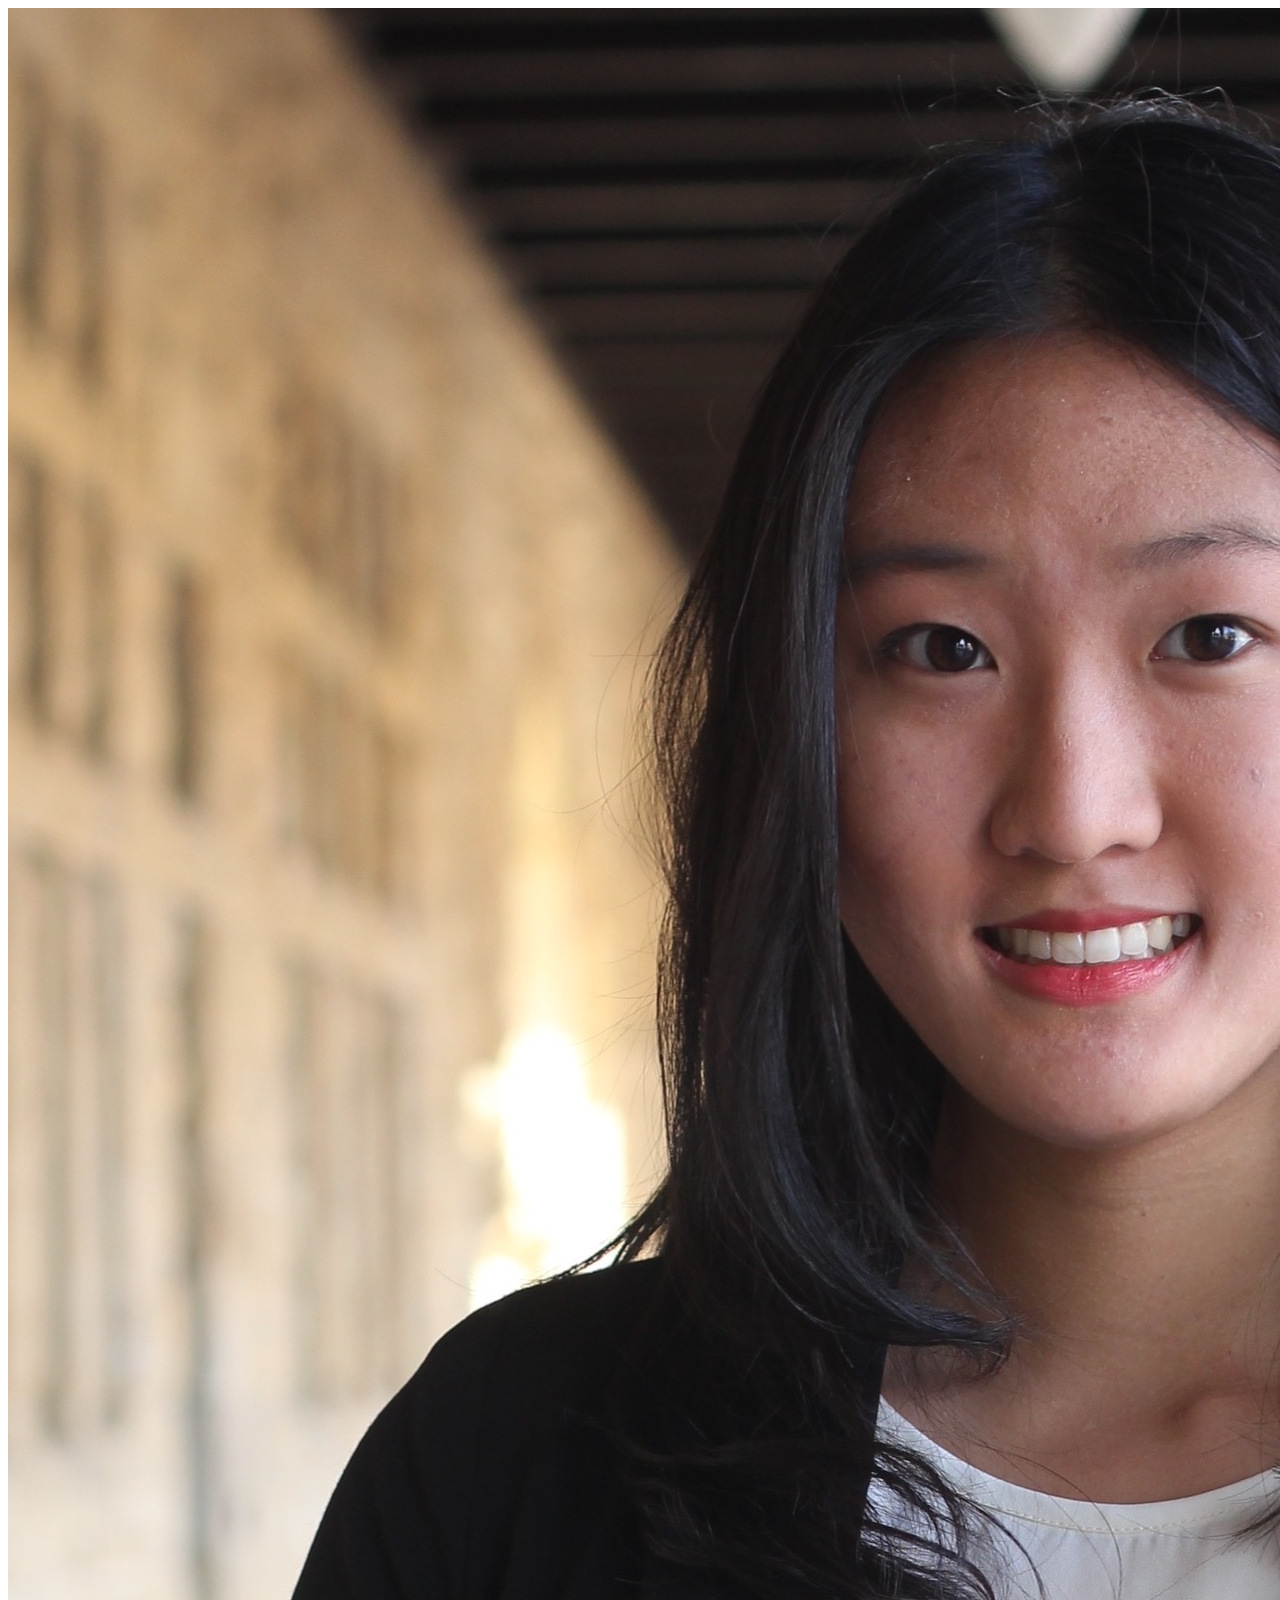
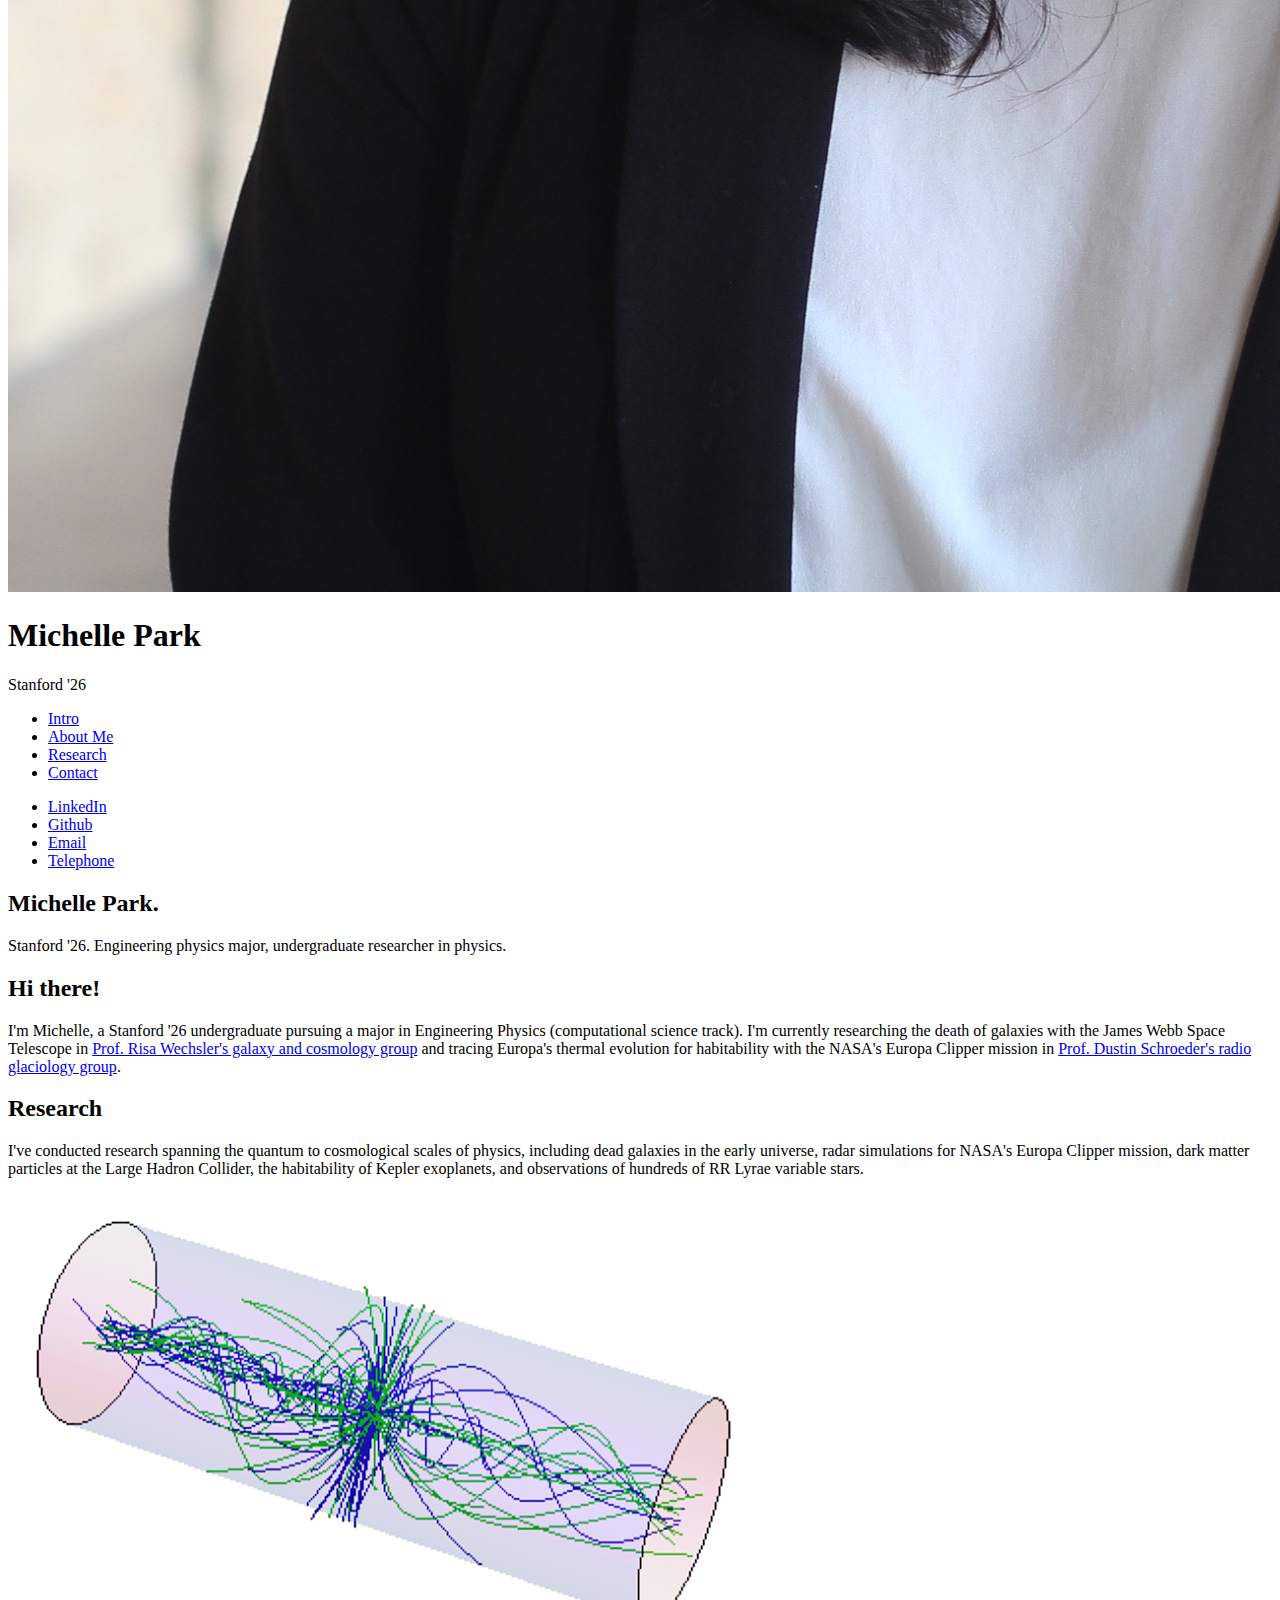
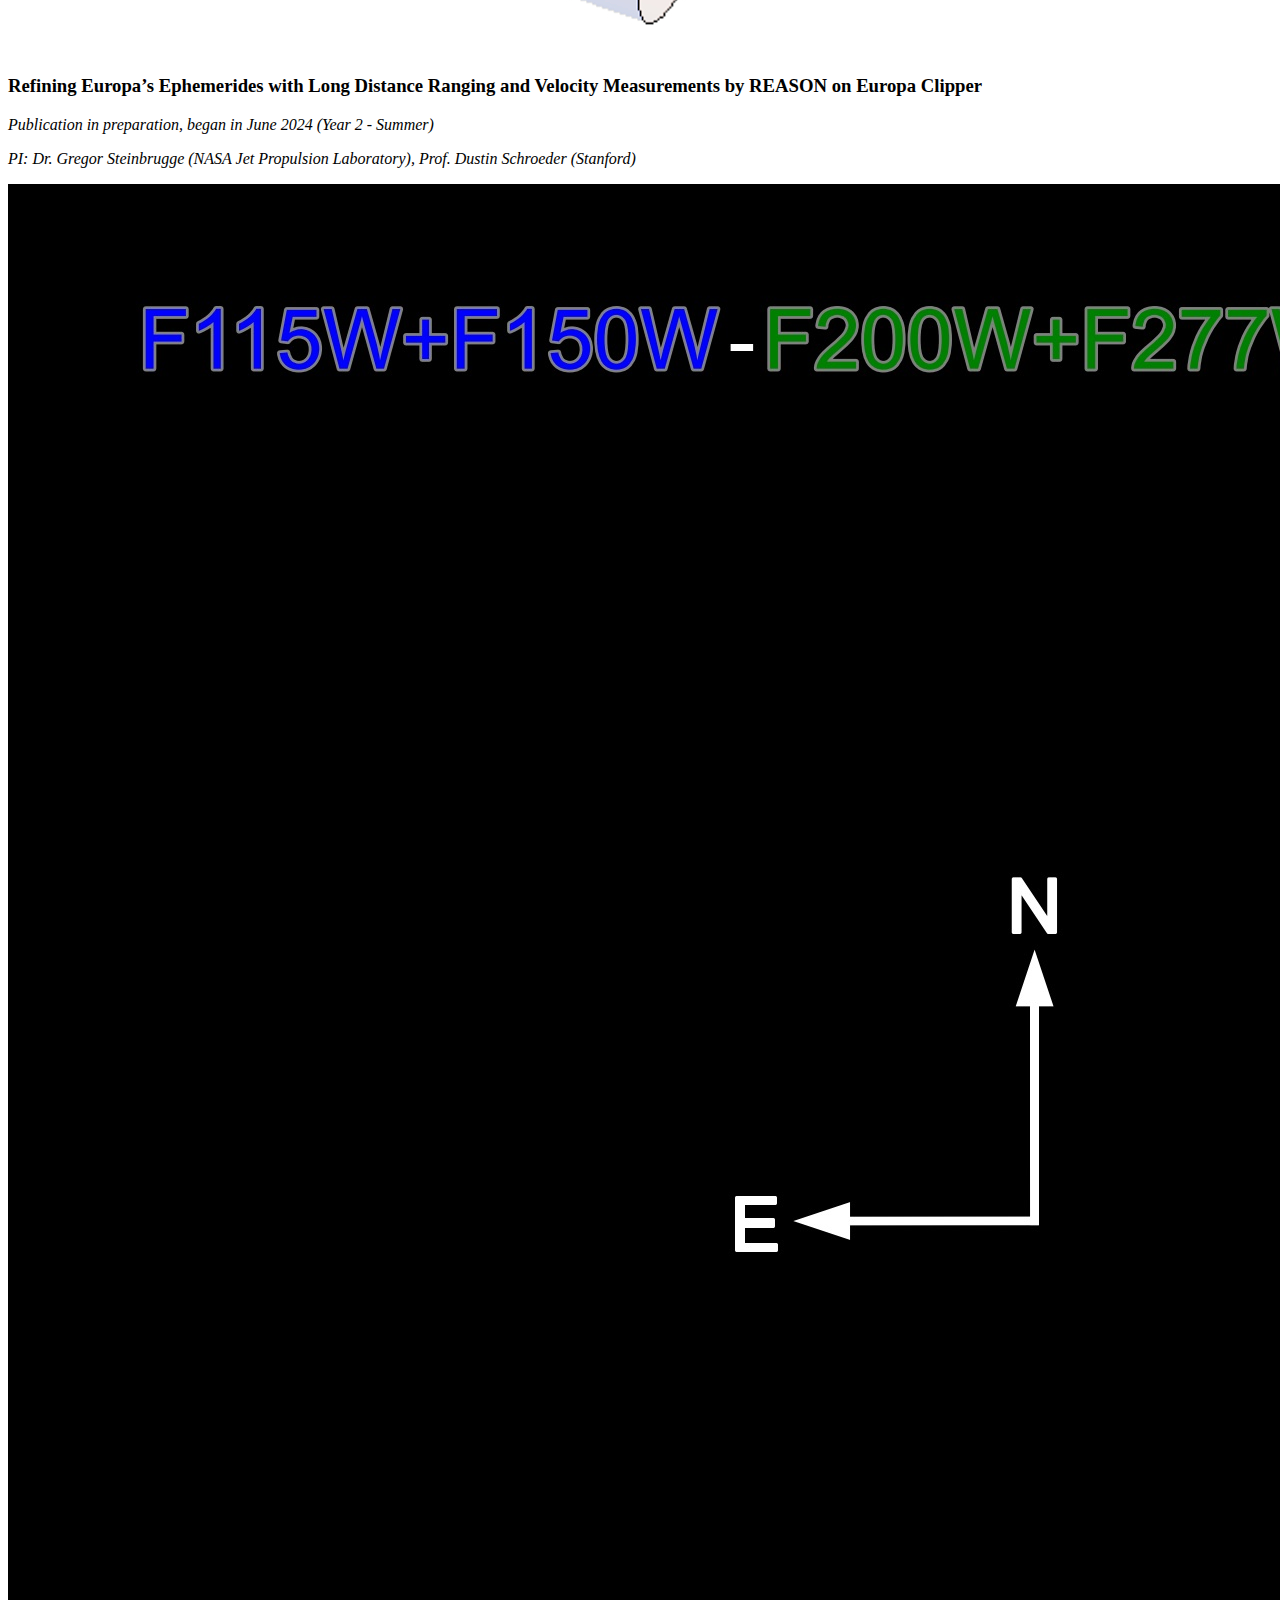
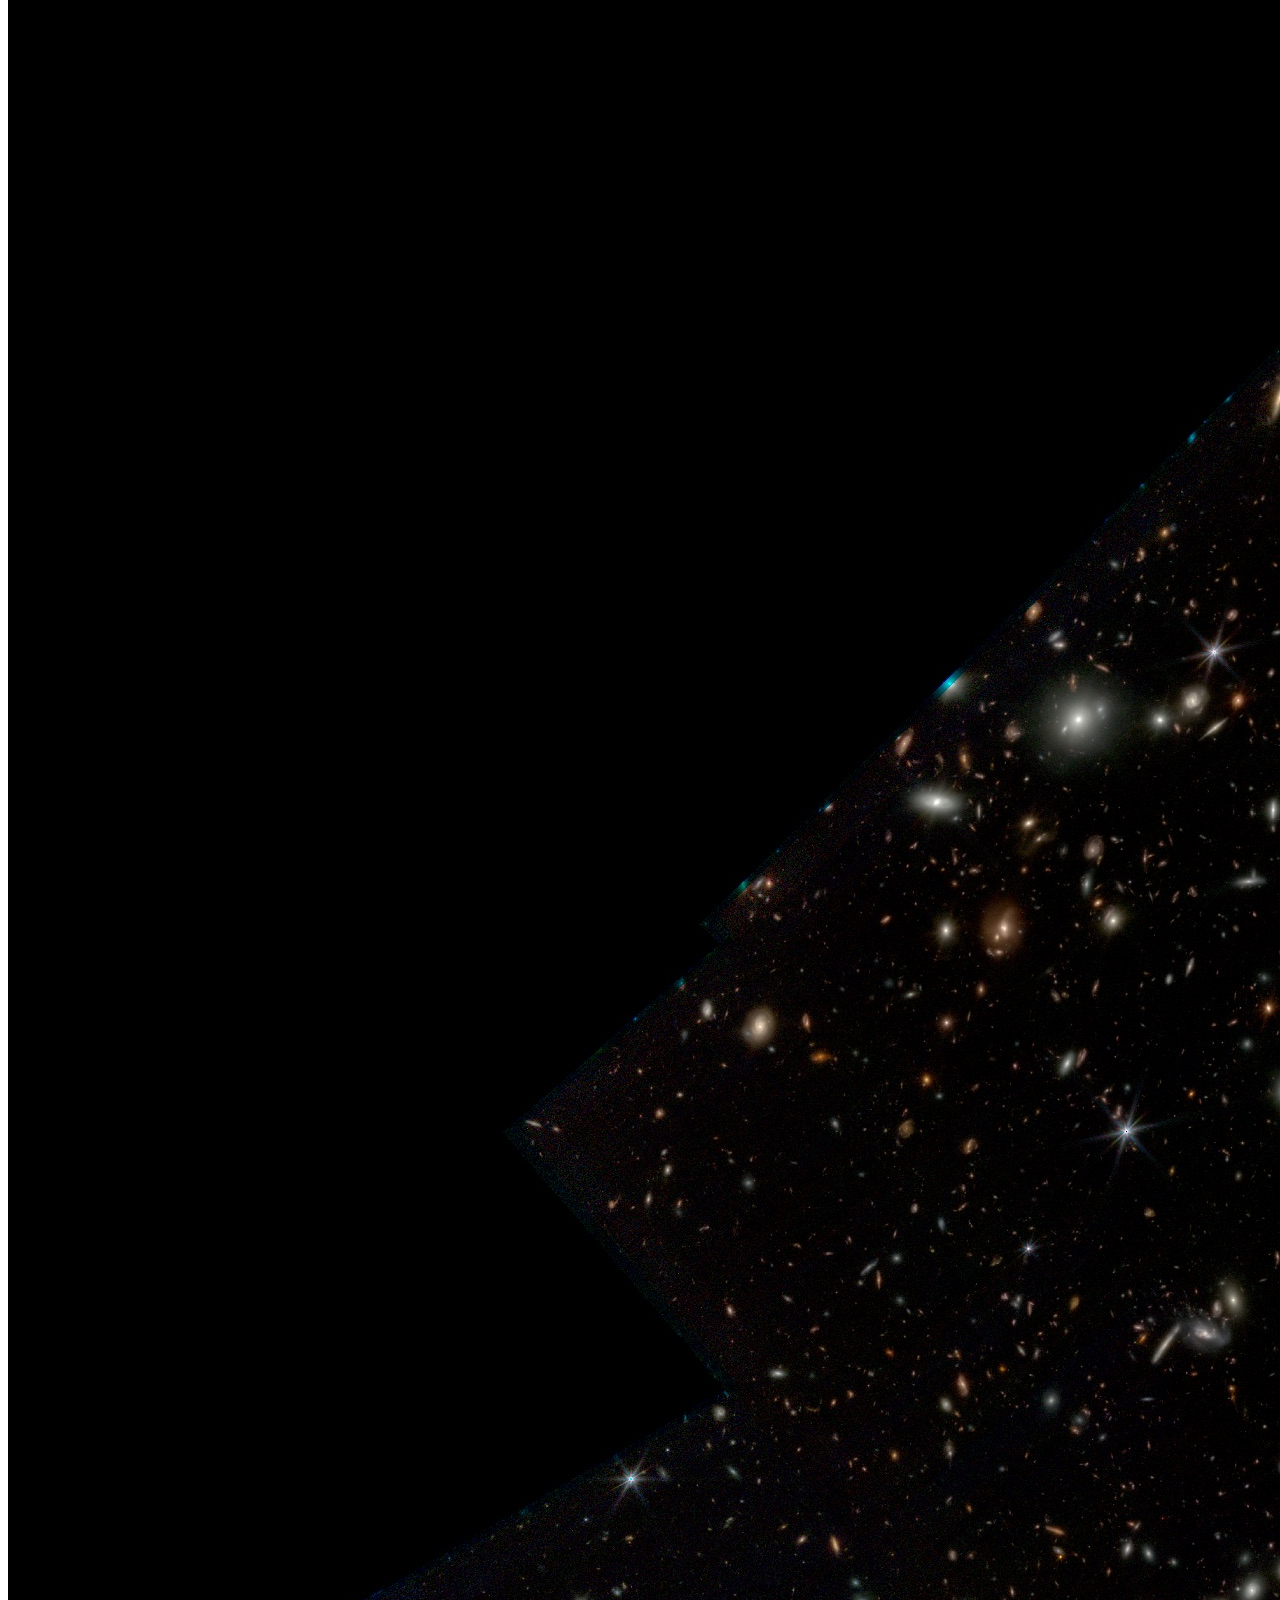
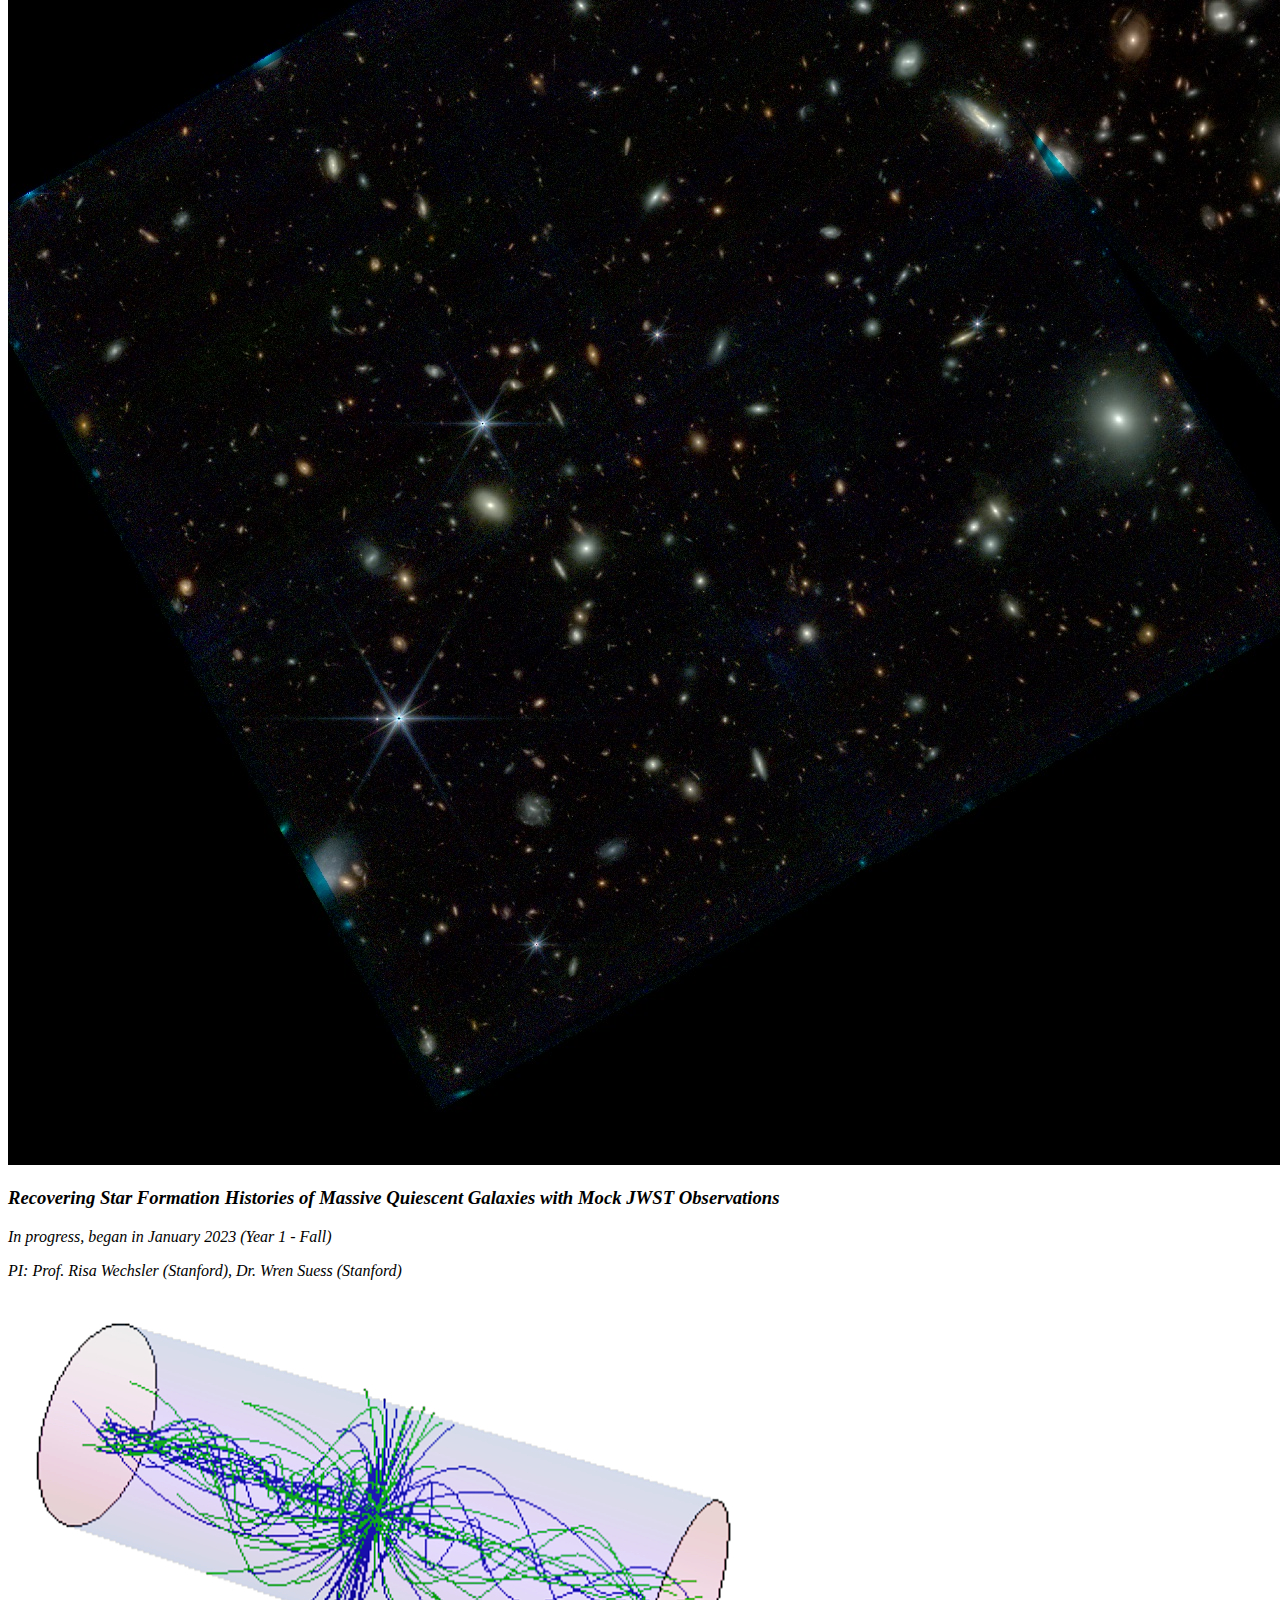
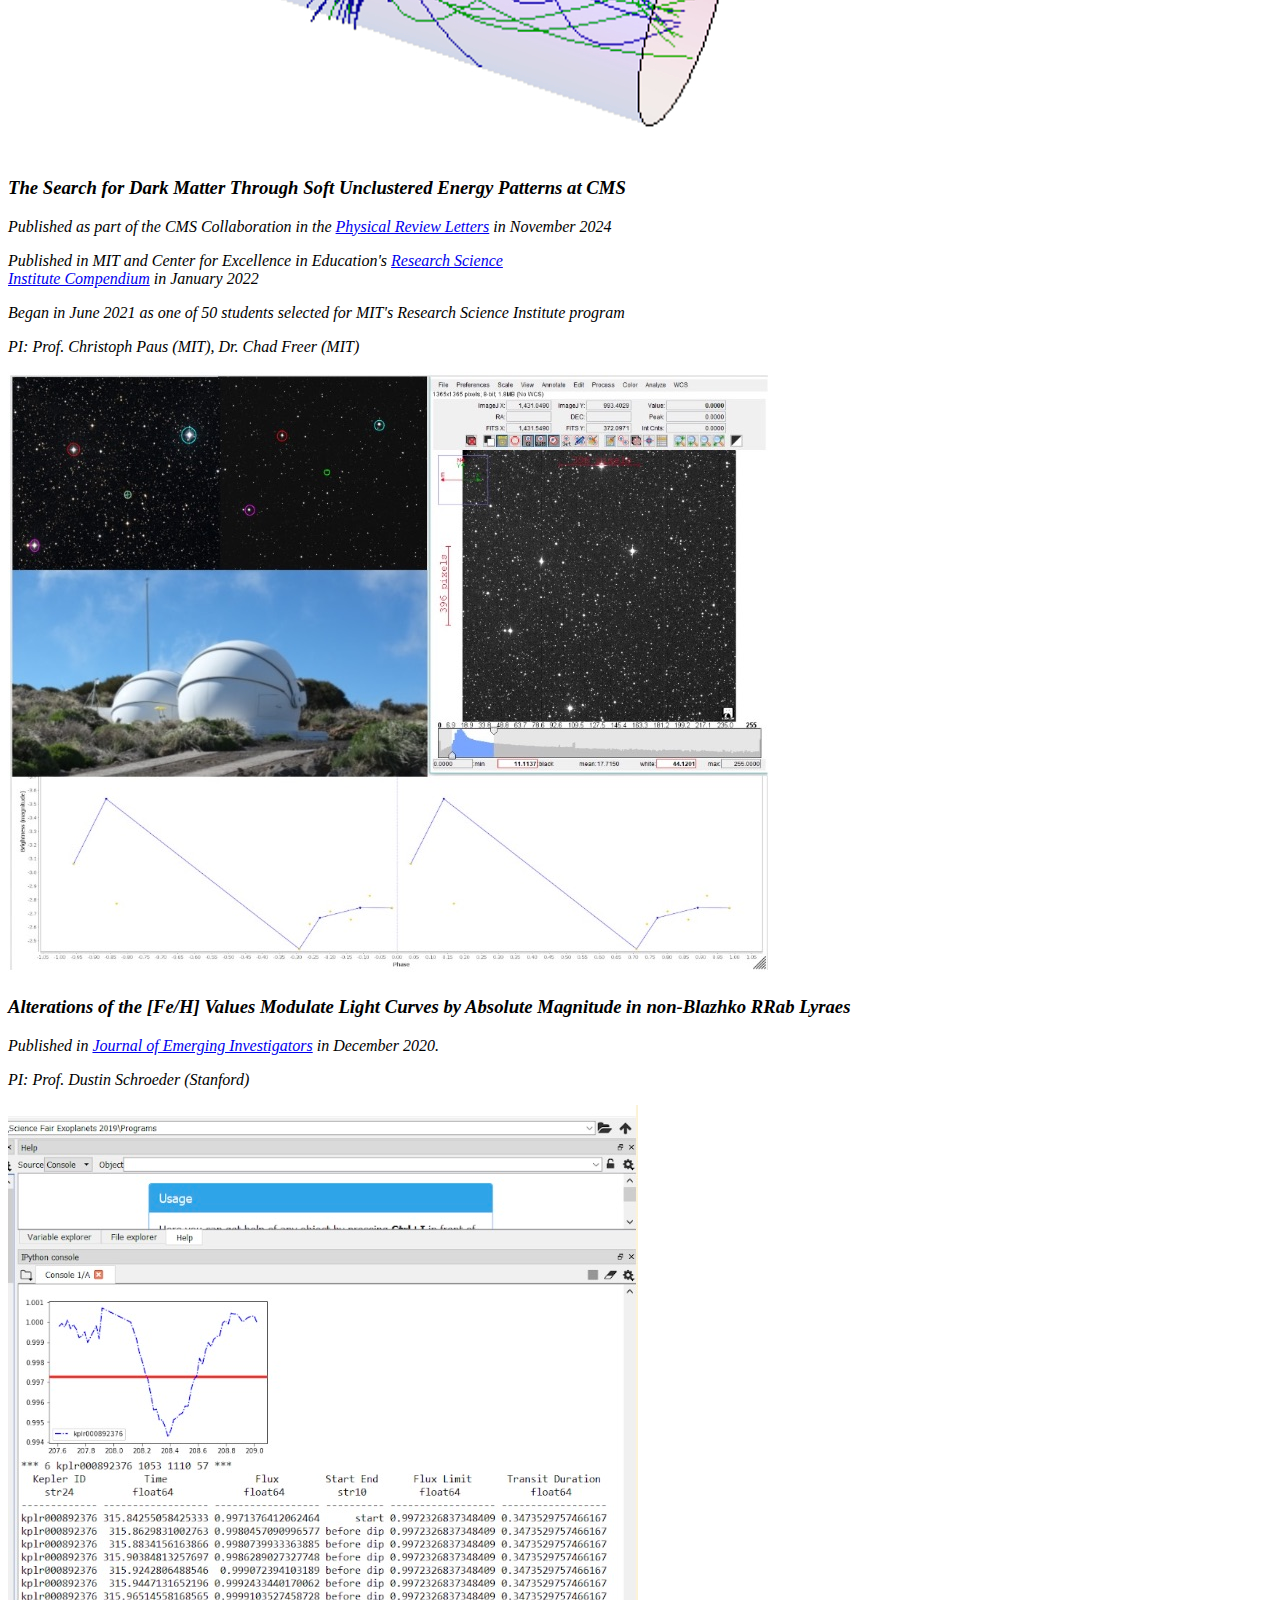
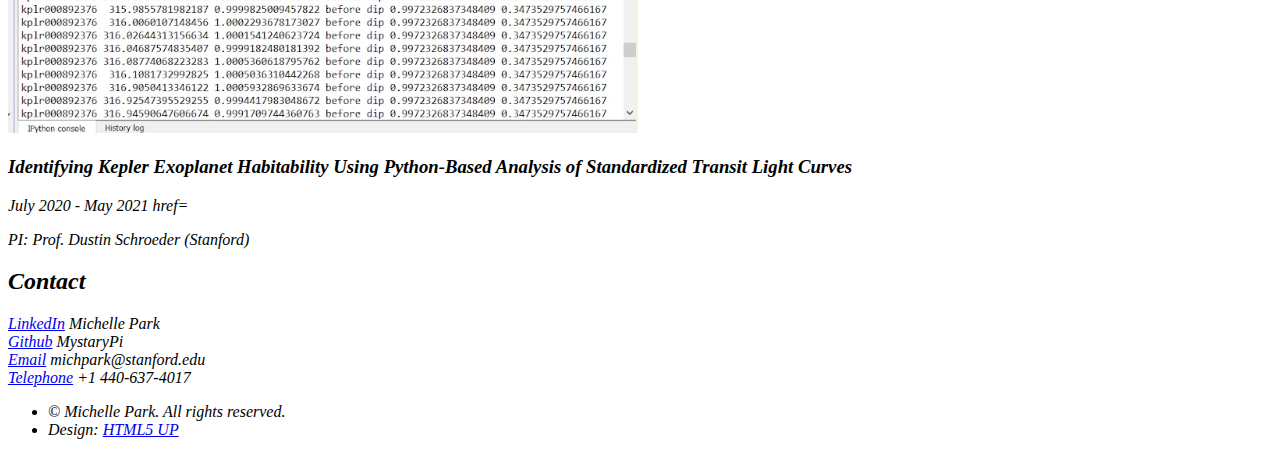
==== commit d1491c29: "Update index.html" ====
--- a/index.html
+++ b/index.html
@@ -42,8 +42,9 @@
 					<!-- Social Icons -->
 						<ul class="icons">
 							<li><a href="https://www.linkedin.com/in/michellepark314/" class="icon brands fa-linkedin"><span class="label">LinkedIn</span></a></li>
-							<li><a href="https://www.instagram.com/mystarypi/" class="icon brands fa-instagram"><span class="label">Instagram</span></a></li>
+							<li><a href="https://github.com/MystaryPi" class="icon brands fa-github"><span class="label">Github</span></a></li>
 							<li><a href="mailto:michpark@stanford.edu" class="icon solid fa-envelope"><span class="label">Email</span></a></li>
+							<li><a href="tel:+14406374017" class="icon solid fa-phone"><span class="label">Telephone</span></a></li>
 						</ul>
 
 				</div>
@@ -59,7 +60,7 @@
 
 							<header>
 								<h2 class="alt"><strong>Michelle Park</strong>.</h2>
-								Stanford '26. Engineering physics major, undergraduate researcher in astrophysics.
+								Stanford '26. Engineering physics major, undergraduate researcher in physics.
 
 							</header>
 
@@ -172,8 +173,10 @@
 
 							<p>
 								<a href="https://www.linkedin.com/in/michellepark314/" class="icon brands fa-linkedin"><span class="label">LinkedIn</span></a></li>  Michelle Park 
+								</br> <a href="https://github.com/MystaryPi" class="icon brands fa-github"><span class="label">Github</span></a></li>  MystaryPi
 								
 								</br> <a href="mailto:michpark@stanford.edu" class="icon solid fa-envelope"><span class="label">Email</span></a></li>  michpark@stanford.edu 
+								</br> <a href="tel:+14406374017" class="icon solid fa-envelope"><span class="label">Telephone</span></a></li>  +1 440-637-4017 
 								
 							</form>
 
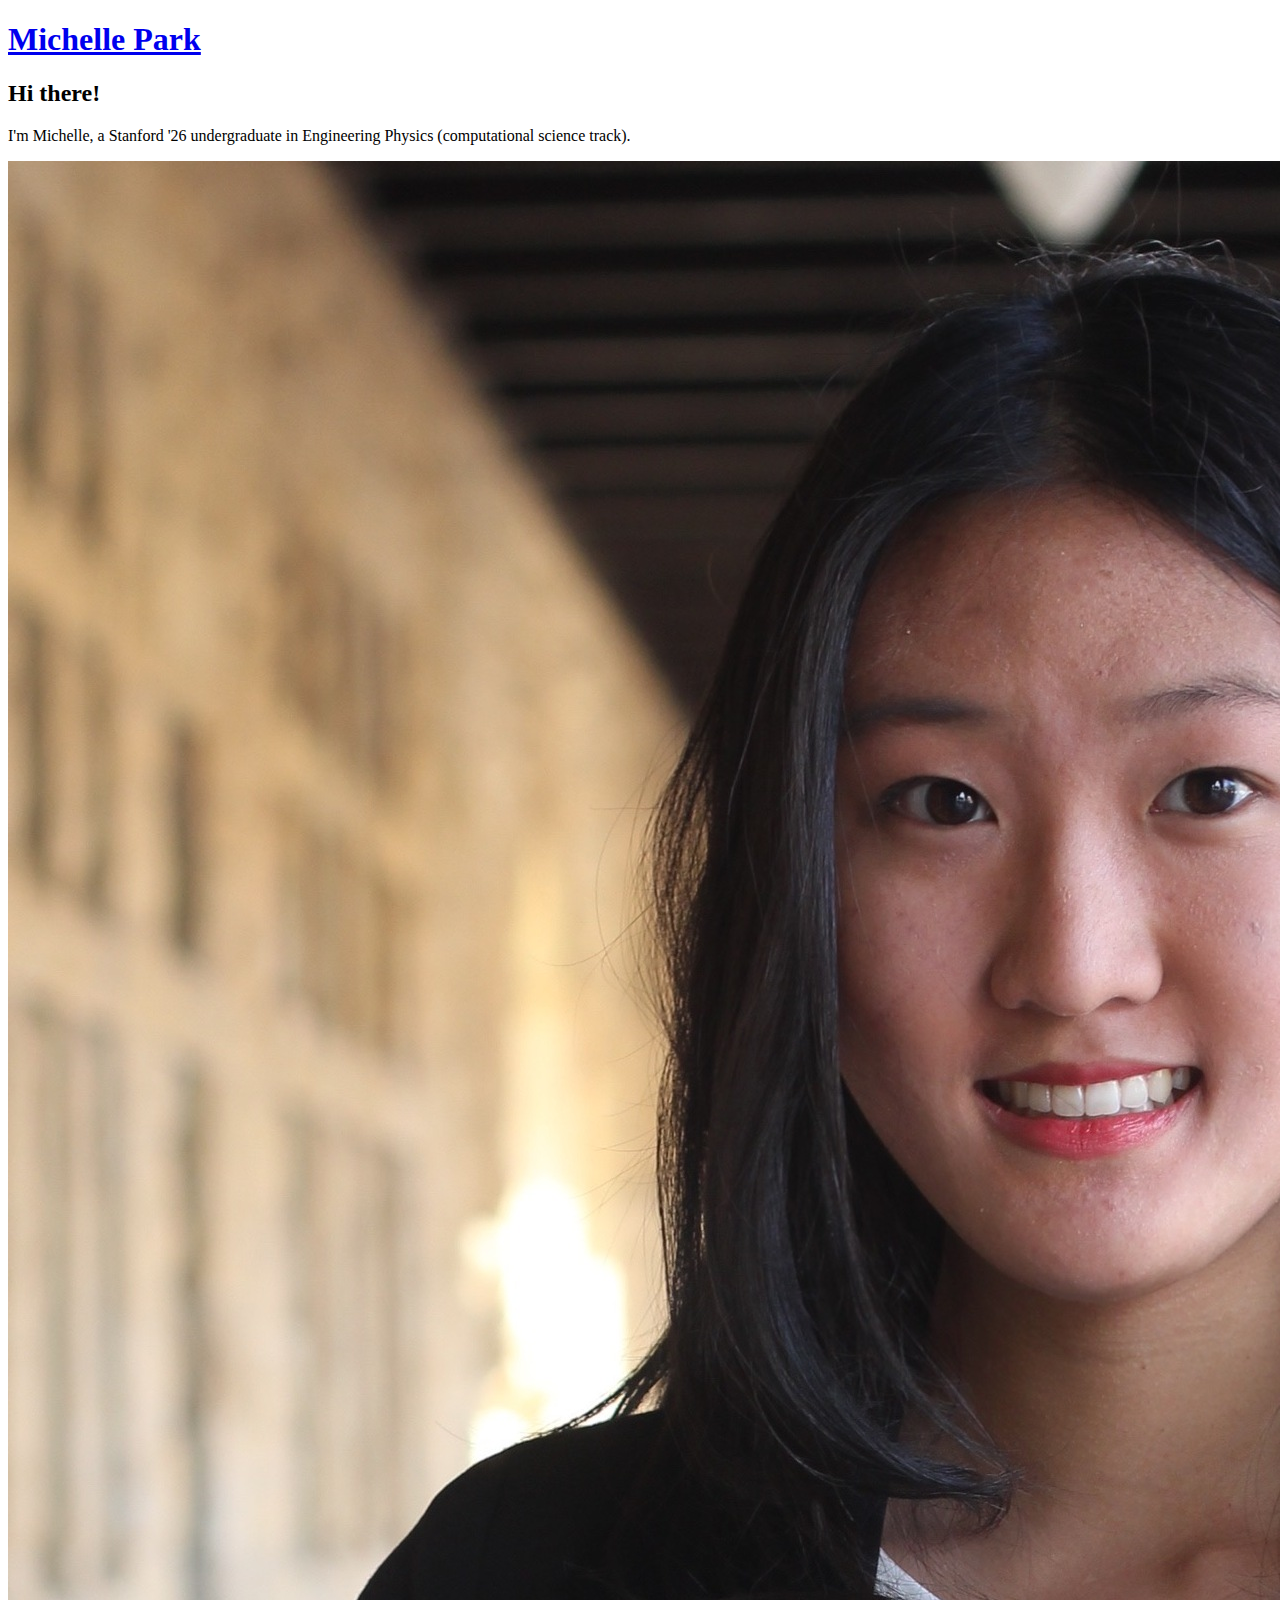
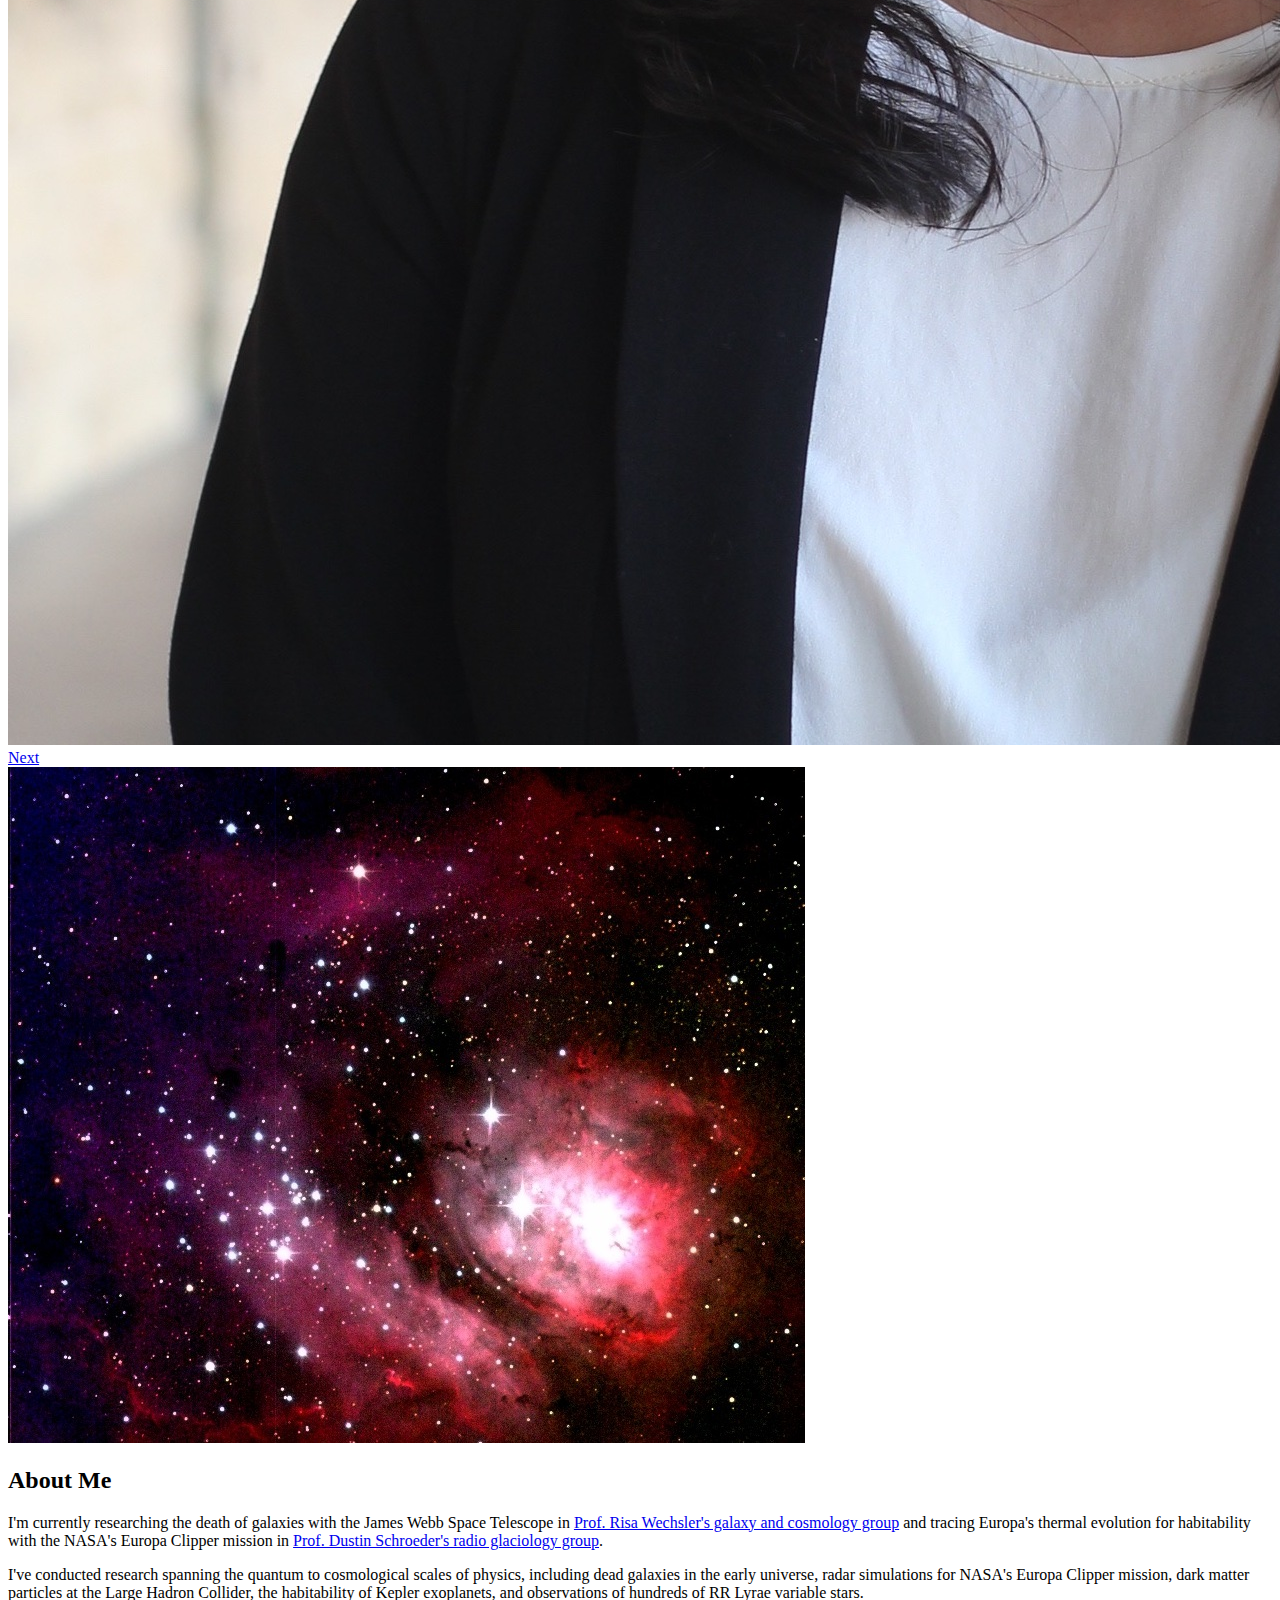
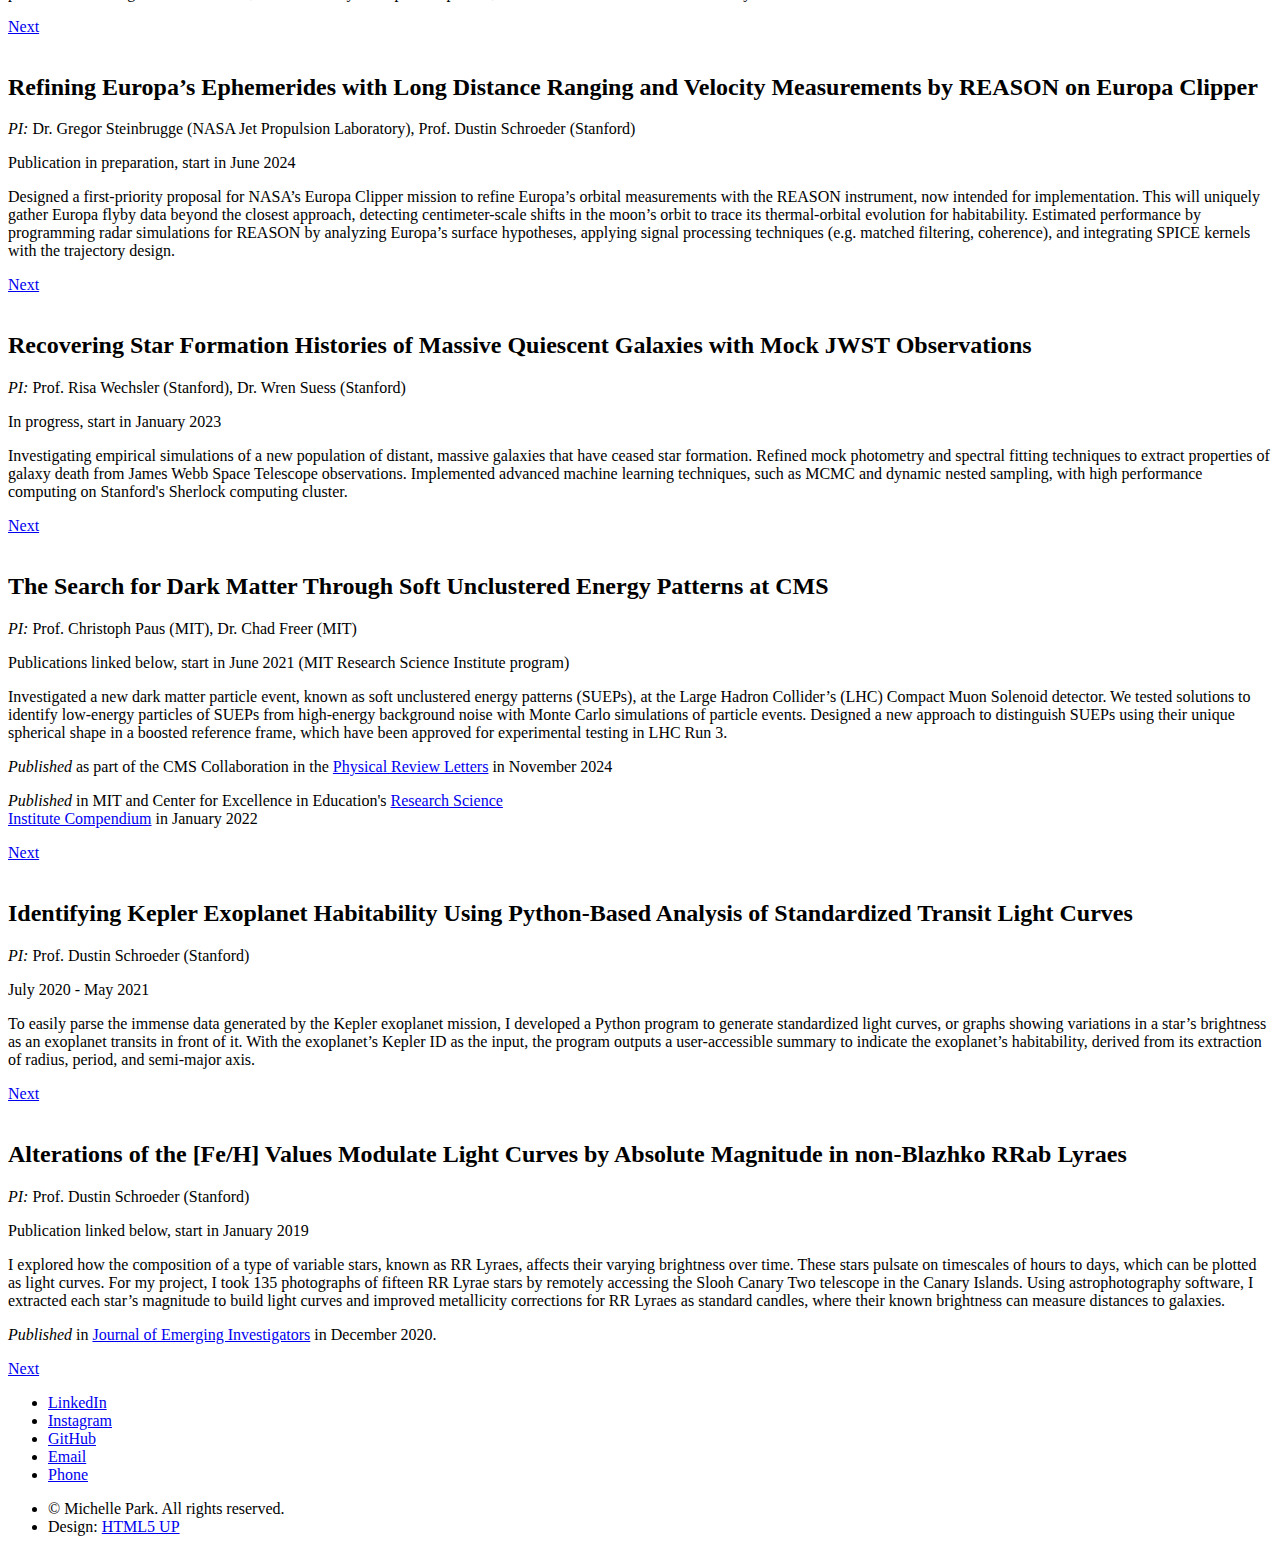
==== commit cc90e0a0: "Update and rename index_landed.html to index.html" ====
--- a/index.html
+++ b/index.html
@@ -1,6 +1,6 @@
 <!DOCTYPE HTML>
 <!--
-	Prologue by HTML5 UP
+	Landed by HTML5 UP
 	html5up.net | @ajlkn
 	Free for personal and commercial use under the CCA 3.0 license (html5up.net/license)
 -->
@@ -11,193 +11,175 @@
 		<meta name="viewport" content="width=device-width, initial-scale=1, user-scalable=no" />
 		<link rel="stylesheet" href="assets/css/main.css" />
 	</head>
-	<body class="is-preload">
+	<body class="is-preload landing">
+		<div id="page-wrapper">
 
-		<!-- Header -->
-			<div id="header">
+			<!-- Header -->
+				<header id="header">
+					<h1 id="logo"><a href="index.html">Michelle Park</a></h1>
+				</header>
 
-				<div class="top">
+			<!-- Banner -->
+				<section id="banner">
+					<div class="content">
+						<header>
+							<h2>Hi there! </h2>
+							<p> I'm Michelle, a Stanford '26 undergraduate in Engineering Physics (computational science track). 
+						</p>
+							
+						</header>
+						<span class="image"><img src="images/avatar.jpg" alt="" /></span>
+					</div>
+					<a href="#one" class="goto-next scrolly">Next</a>
+				</section>
 
-					<!-- Logo -->
-						<div id="logo">
-							<span class="image avatar48"><img src="images/avatar.jpg" alt="" /></span>
-							<h1 id="title">Michelle Park</h1>
-							<p>Stanford '26</p>
-						</div>
-
-					<!-- Nav -->
-						<nav id="nav">
-							<ul>
-								<li><a href="#top" id="top-link"><span class="icon solid fa-home">Intro</span></a></li>
-								<li><a href="#about" id="about-link"><span class="icon solid fa-user">About Me</span></a></li>
-								<li><a href="#Research" id="portfolio-link"><span class="icon solid fa-th">Research</span></a></li>
-								<li><a href="#contact" id="contact-link"><span class="icon solid fa-envelope">Contact</span></a></li>
-							</ul>
-						</nav>
-
-				</div>
-
-				<div class="bottom">
-
-					<!-- Social Icons -->
-						<ul class="icons">
-							<li><a href="https://www.linkedin.com/in/michellepark314/" class="icon brands fa-linkedin"><span class="label">LinkedIn</span></a></li>
-							<li><a href="https://github.com/MystaryPi" class="icon brands fa-github"><span class="label">Github</span></a></li>
-							<li><a href="mailto:michpark@stanford.edu" class="icon solid fa-envelope"><span class="label">Email</span></a></li>
-							<li><a href="tel:+14406374017" class="icon solid fa-phone"><span class="label">Telephone</span></a></li>
-						</ul>
-
-				</div>
-
-			</div>
-
-		<!-- Main -->
-			<div id="main">
-
-				<!-- Intro -->
-					<section id="top" class="one dark cover">
+			<!-- One -->
+				<section id="one" class="spotlight style1 bottom">
+					<span class="image fit main"><img src="images/banner.jpg" alt="" /></span>
+					<div class="content">
 						<div class="container">
-
-							<header>
-								<h2 class="alt"><strong>Michelle Park</strong>.</h2>
-								Stanford '26. Engineering physics major, undergraduate researcher in physics.
-
-							</header>
-
-						</div>
-					</section>
-
-				<!-- About Me -->
-				<section id="about" class="three">
-					<div class="container">
-
-						<header>
-							<h2>Hi there!</h2>
-						</header>
-
-						<p>I'm Michelle, a Stanford '26 undergraduate pursuing a major in Engineering Physics (computational science track). 
-							I'm currently researching the death of galaxies with the James Webb Space Telescope in 
+							<div class="row">
+								<div class="col-4 col-12-medium">
+									<header>
+										<h2>About Me</h2>
+					
+									</header>
+								</div>
+								<div class="col-4 col-12-medium">
+								<p>I'm currently researching the death of galaxies with the James Webb Space Telescope in 
 							<a href="https://www.risawechsler.com/gfc-group.html">Prof. Risa Wechsler's galaxy and cosmology group</a> and tracing Europa's
 							thermal evolution for habitability with the NASA's Europa Clipper mission in 
 							<a href="https://www.radioglaciology.com/">Prof. Dustin Schroeder's radio glaciology group</a>. 
 							</p>
+								</div>
 
-							
+								<div class="col-4 col-12-medium">
+								<p>I've conducted research spanning the quantum to cosmological scales of physics, including dead galaxies in the 
+								early universe, radar simulations for NASA's Europa Clipper mission, dark matter particles at the Large Hadron Collider, the 
+								habitability of Kepler exoplanets, and observations of hundreds of RR Lyrae variable stars. </p>
+								</div>
+							</div>
+						</div>
+					</div>
+					<a href="#two" class="goto-next scrolly">Next</a>
+				</section>
 
-
+			<!-- Two -->
+				<section id="two" class="spotlight style2 right">
+					<span class="image fit main"><img src="images/Europa.jpg" alt="" /></span>
+					<div class="content">
+						<header>
+							<h2>Refining Europa’s Ephemerides with Long Distance Ranging and Velocity Measurements by REASON on Europa Clipper</h2>
+							<p><i>PI:</i> Dr. Gregor Steinbrugge (NASA Jet Propulsion Laboratory), Prof. Dustin Schroeder (Stanford)</p>
+							<p>Publication in preparation, start in June 2024</p>
+						
+						</header>
+						<p>Designed a first-priority proposal for NASA’s Europa Clipper mission to refine Europa’s orbital measurements with the REASON instrument, now intended for implementation. 
+							This will uniquely gather Europa flyby data beyond the closest approach, detecting centimeter-scale shifts in the moon’s orbit to trace its thermal-orbital evolution for habitability. 
+							Estimated performance by programming radar simulations for REASON by analyzing Europa’s surface hypotheses, applying signal processing techniques (e.g. matched filtering, coherence), 
+							and integrating SPICE kernels with the trajectory design. </p>
 
 					</div>
+					<a href="#three" class="goto-next scrolly">Next</a>
 				</section>
 
-				<!-- Research -->
-					<section id="Research" class="two">
-						<div class="container">
+			<!-- Three -->
+				<section id="three" class="spotlight style3 left">
+					<span class="image fit main bottom"><img src="images/jwst.jpg" alt="" /></span>
+					<div class="content">
+						<header>
+							<h2>Recovering Star Formation Histories of Massive Quiescent Galaxies with Mock JWST Observations</h2>
+							<p><i>PI:</i> Prof. Risa Wechsler (Stanford), Dr. Wren Suess (Stanford)</p>
+							<p>In progress, start in January 2023</p>
+						</header>
+						<p> Investigating empirical simulations of a new population of distant, massive galaxies that have ceased star formation. 
+							Refined mock photometry and spectral fitting techniques to extract properties of galaxy death from James Webb Space Telescope observations. 
+							Implemented advanced machine learning techniques, such as MCMC and dynamic nested sampling, with high performance computing on Stanford's Sherlock computing cluster. 
+						</p>
+					</div>
+					<a href="#four" class="goto-next scrolly">Next</a>
+				</section>
 
-							<header>
-								<h2>Research</h2>
-							</header>
+				<section id="four" class="spotlight style2 right">
+					<span class="image fit main bottom"><img src="images/suep.jpg" alt="" /></span>
+					<div class="content">
+						<header>
+							<h2>The Search for Dark Matter Through Soft Unclustered Energy Patterns at CMS</h2>
+							<p><i>PI:</i> Prof. Christoph Paus (MIT), Dr. Chad Freer (MIT) </p>
+							<p>Publications linked below, start in June 2021 (MIT Research Science Institute program)</p>
+						</header>
+						<p> Investigated a new dark matter particle event, known as soft unclustered energy patterns (SUEPs), at the Large Hadron Collider’s (LHC) Compact Muon Solenoid detector. 
+							We tested solutions to identify low-energy particles of SUEPs from high-energy background noise with Monte Carlo simulations of particle events. 
+							Designed a new approach to distinguish SUEPs using their unique spherical shape in a boosted reference frame, which have been approved for experimental testing in LHC Run 3. 
+						</p>
+						<p><i>Published</i> as part of the CMS Collaboration in the <a href="https://doi.org/10.1103/PhysRevLett.133.191902"> Physical Review Letters</a> in November 2024</p>
+						<p><i>Published</i> in MIT and Center for Excellence in Education's <a href="https://drive.google.com/file/d/1u5bHKXcxitCs6ZrmRh1xcWqwM1OIfXq9/view?usp=sharing"> Research Science <br> Institute Compendium</a> in January 2022</p>
+											
 
-							<p>I've conducted research spanning the quantum to cosmological scales of physics, including dead galaxies in the 
-								early universe, radar simulations for NASA's Europa Clipper mission, dark matter particles at the Large Hadron Collider, the 
-								habitability of Kepler exoplanets, and observations of hundreds of RR Lyrae variable stars. </p>
+					</div>
+					<a href="#five" class="goto-next scrolly">Next</a>
+				</section>
+			
+			<section id="five" class="spotlight style3 left">
+					<span class="image fit main bottom"><img src="images/exoplanet.jpg" alt="" /></span>
+					<div class="content">
+						<header>
+							<h2>Identifying Kepler Exoplanet Habitability Using Python-Based Analysis of Standardized Transit Light Curves</h2>
+							<p><i>PI:</i> Prof. Dustin Schroeder (Stanford) </p>
+							<p>July 2020 - May 2021</p>
+						</header>
+						<p> To easily parse the immense data generated by the Kepler exoplanet mission, I developed a Python program to generate 
+							standardized light curves, or graphs showing variations in a star’s brightness as an exoplanet transits in front of it. 
+							With the exoplanet’s Kepler ID as the input, the program outputs a user-accessible summary to indicate 
+							the exoplanet’s habitability, derived from its extraction of radius, period, and semi-major axis. 
 
-							<div class="row">
-								<div class="col-6 col-12-mobile">
-									<article class="item">
-										<a href="#" class="image fit"><img src="images/pic06.jpg" alt="" /></a>
-										<header>
-											<h3>Refining Europa’s Ephemerides with Long Distance Ranging and Velocity Measurements by REASON on Europa Clipper</h3>
-											<p><i>Publication in preparation, began in June 2024 (Year 2 - Summer) </p>
-											<p><i>PI:</i> Dr. Gregor Steinbrugge (NASA Jet Propulsion Laboratory), Prof. Dustin Schroeder (Stanford)</p>
+						</p>
+											
 
-										</header>
-									</article>
-									<article class="item">
-										<a href="#" class="image fit"><img src="images/pic02.jpg" alt="" /></a>
-										<header>
-											<h3><i>Recovering Star Formation Histories of Massive Quiescent Galaxies with Mock JWST Observations</i> </h3>
-											<p>In progress, began in January 2023 (Year 1 - Fall)</p>
-											<p><i>PI:</i> Prof. Risa Wechsler (Stanford), Dr. Wren Suess (Stanford)</p>
-										</header>
-									</article>
-								</div>
-								<div class="col-6 col-12-mobile">
-									<article class="item">
-										<a href="#" class="image fit"><img src="images/pic06.jpg" alt="" /></a>
-										<header>
-											<h3>The Search for Dark Matter Through Soft Unclustered Energy Patterns at CMS</h3>
-											<p><i>Published</i> as part of the CMS Collaboration in the <a href="https://doi.org/10.1103/PhysRevLett.133.191902"> Physical Review Letters</a> in November 2024
-											<p><i>Published</i> in MIT and Center for Excellence in Education's <a href="https://drive.google.com/file/d/1u5bHKXcxitCs6ZrmRh1xcWqwM1OIfXq9/view?usp=sharing"> Research Science <br> Institute Compendium</a> in January 2022
+					</div>
+					<a href="#footer" class="goto-next scrolly">Next</a>
+				</section>
+
+			<section id="six" class="spotlight style2 right">
+					<span class="image fit main bottom"><img src="images/rrlyr.jpg" alt="" /></span>
+					<div class="content">
+						<header>
+							<h2>Alterations of the [Fe/H] Values Modulate Light Curves by Absolute Magnitude in non-Blazhko RRab Lyraes</h2>
+							<p><i>PI:</i> Prof. Dustin Schroeder (Stanford) </p>
+							<p>Publication linked below, start in January 2019</p>
+						</header>
+						<p> I explored how the composition of a type of variable stars, known as RR Lyraes, affects their varying brightness over time. These stars pulsate on timescales of hours to days, which can be plotted as light curves. 
+							For my project, I took 135 photographs of fifteen RR Lyrae stars by remotely accessing the Slooh Canary Two telescope in the Canary Islands. 
+							Using astrophotography software, I extracted each star’s magnitude to build light curves and improved metallicity corrections for RR Lyraes as standard candles, where their known brightness can measure distances to galaxies. 
+						</p>
+						<p><i>Published</i> in <a href="https://emerginginvestigators.org/articles/alterations-of-the-fe-h-values-modulate-light-curves-by-absolute-magnitude-in-non-blazhko-rrab-lyraes">Journal of Emerging Investigators</a> in December 2020.</p>
 											
-											<p> Began in June 2021 as one of 50 students selected for MIT's Research Science Institute program</p>
-											<p><i>PI:</i> Prof. Christoph Paus (MIT), Dr. Chad Freer (MIT)</p>
 
-										</header>
-									</article>
-									<article class="item">
-										<a href="#" class="image fit" ><img src="images/pic04.jpg" alt=""/></a>
-										<header>
-											<h3>Alterations of the [Fe/H] Values Modulate Light Curves by Absolute Magnitude in non-Blazhko RRab Lyraes</h3>
-											<p><i>Published in </i> <a href="https://emerginginvestigators.org/articles/alterations-of-the-fe-h-values-modulate-light-curves-by-absolute-magnitude-in-non-blazhko-rrab-lyraes">Journal of Emerging Investigators</a> in December 2020.</p>
-											<p><i>PI:</i> Prof. Dustin Schroeder (Stanford)</p>
+					</div>
+					<a href="#footer" class="goto-next scrolly">Next</a>
+				</section>
 
-										</header>
-									</article>
-								</div>
-								<div class="col-6 col-12-mobile">
-		
-									<article class="item">
-										<a href="#" class="image fit"><img src="images/pic03.jpg" alt="" /></a>
-										<header>
-											<h3>Identifying Kepler Exoplanet Habitability Using Python-Based Analysis of Standardized Transit Light Curves</h3>
-											<p> July 2020 - May 2021 href=</p>
-											
-											<p><i>PI:</i> Prof. Dustin Schroeder (Stanford)</p>
-										</header>
-									</article>
-								</div>
-							</div>
-
-						</div>
-					</section>
-
-				
-
-				<!-- Contact -->
-					<section id="contact" class="four">
-						<div class="container">
-
-							<header>
-								<h2>Contact</h2>
-							</header>
-
-							<p>
-								<a href="https://www.linkedin.com/in/michellepark314/" class="icon brands fa-linkedin"><span class="label">LinkedIn</span></a></li>  Michelle Park 
-								</br> <a href="https://github.com/MystaryPi" class="icon brands fa-github"><span class="label">Github</span></a></li>  MystaryPi
-								
-								</br> <a href="mailto:michpark@stanford.edu" class="icon solid fa-envelope"><span class="label">Email</span></a></li>  michpark@stanford.edu 
-								</br> <a href="tel:+14406374017" class="icon solid fa-envelope"><span class="label">Telephone</span></a></li>  +1 440-637-4017 
-								
-							</form>
-
-						</div>
-					</section>
-
-			</div>
-
-		<!-- Footer -->
-			<div id="footer">
-
-				<!-- Copyright -->
+			<!-- Footer -->
+				<footer id="footer">
+					<ul class="icons">
+						<li><a href="https://www.linkedin.com/in/michellepark314/" class="icon brands alt fa-linkedin-in"><span class="label">LinkedIn</span></a></li>
+						<li><a href="https://www.instagram.com/mystarypi/" class="icon brands alt fa-instagram"><span class="label">Instagram</span></a></li>
+						<li><a href="https://github.com/MystaryPi" class="icon brands alt fa-github"><span class="label">GitHub</span></a></li>
+						<li><a href="mailto:michpark@stanford.edu" class="icon solid alt fa-envelope"><span class="label">Email</span></a></li>
+						<li><a href="tel:14406374017" class="icon solid alt fa-phone"><span class="label">Phone</span></a></li>
+					
+					</ul>
 					<ul class="copyright">
 						<li>&copy; Michelle Park. All rights reserved.</li><li>Design: <a href="http://html5up.net">HTML5 UP</a></li>
 					</ul>
+				</footer>
 
-			</div>
+		</div>
 
 		<!-- Scripts -->
 			<script src="assets/js/jquery.min.js"></script>
 			<script src="assets/js/jquery.scrolly.min.js"></script>
+			<script src="assets/js/jquery.dropotron.min.js"></script>
 			<script src="assets/js/jquery.scrollex.min.js"></script>
 			<script src="assets/js/browser.min.js"></script>
 			<script src="assets/js/breakpoints.min.js"></script>
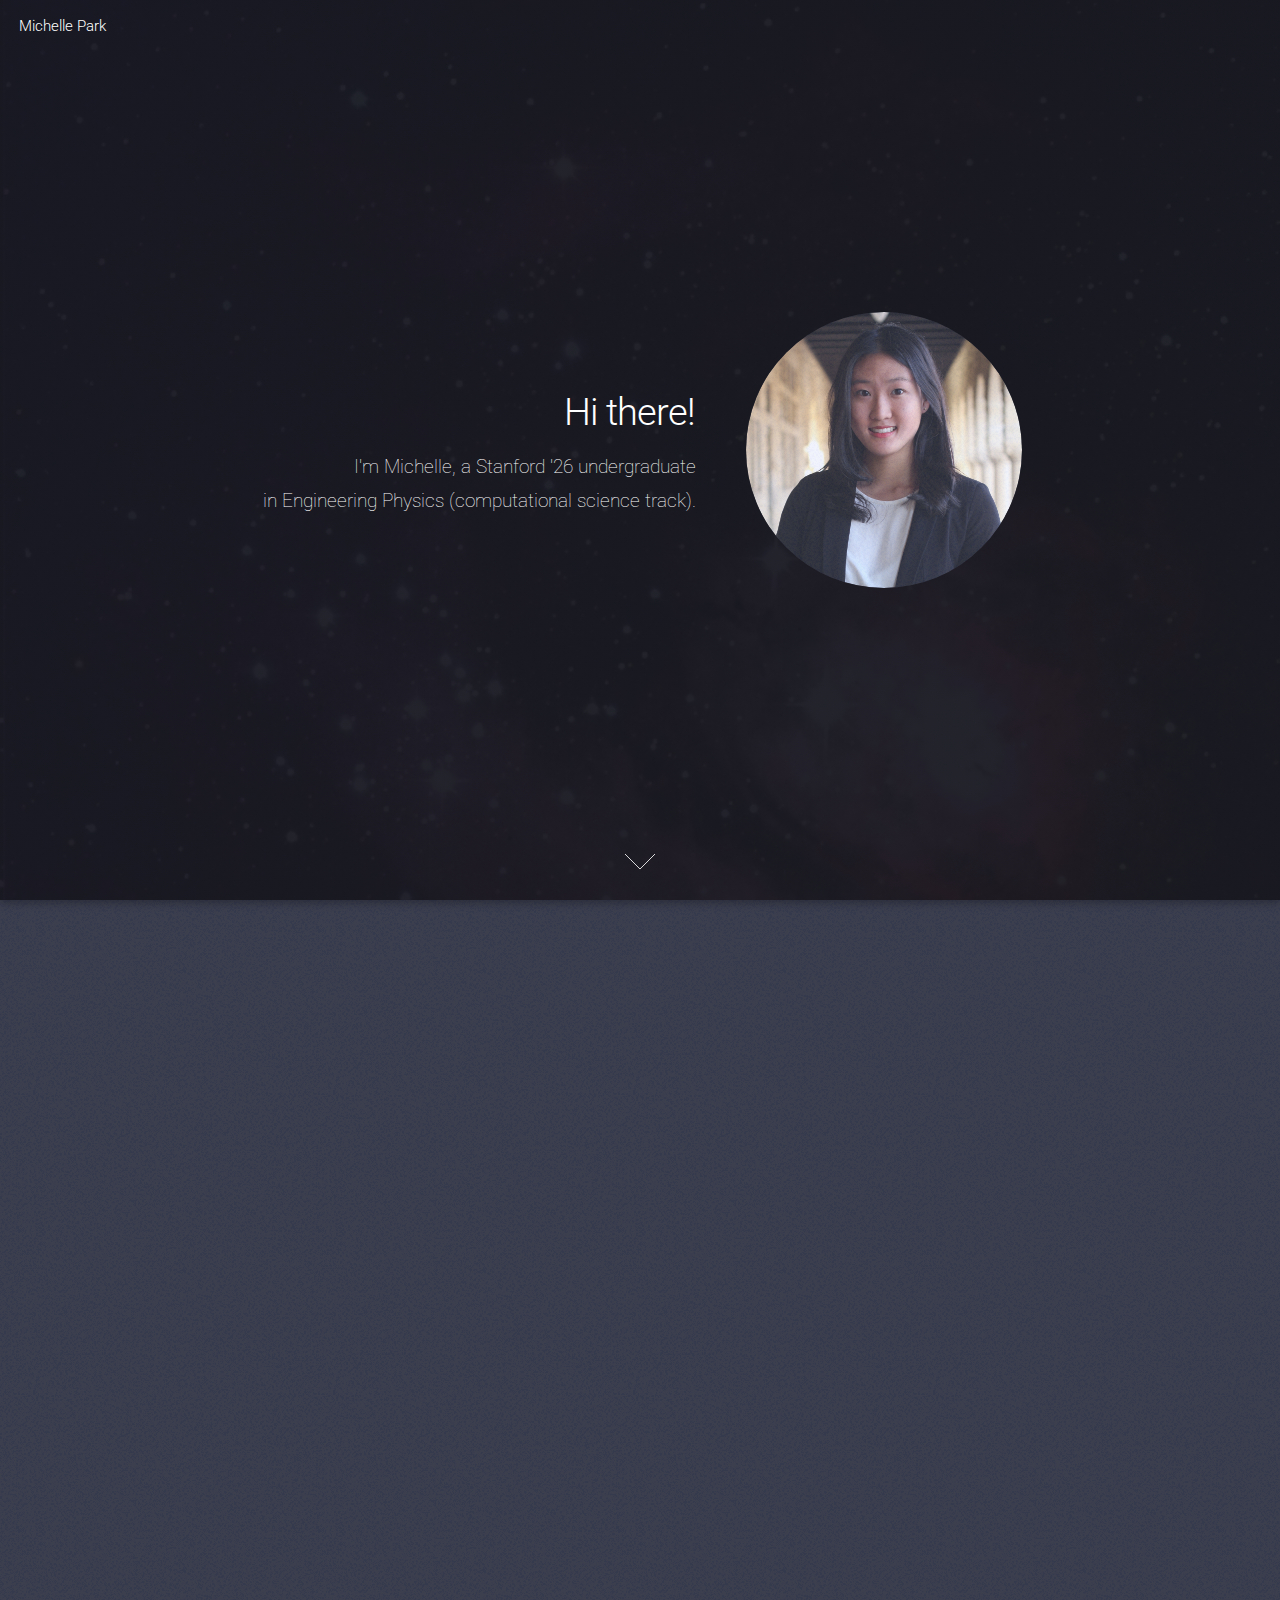
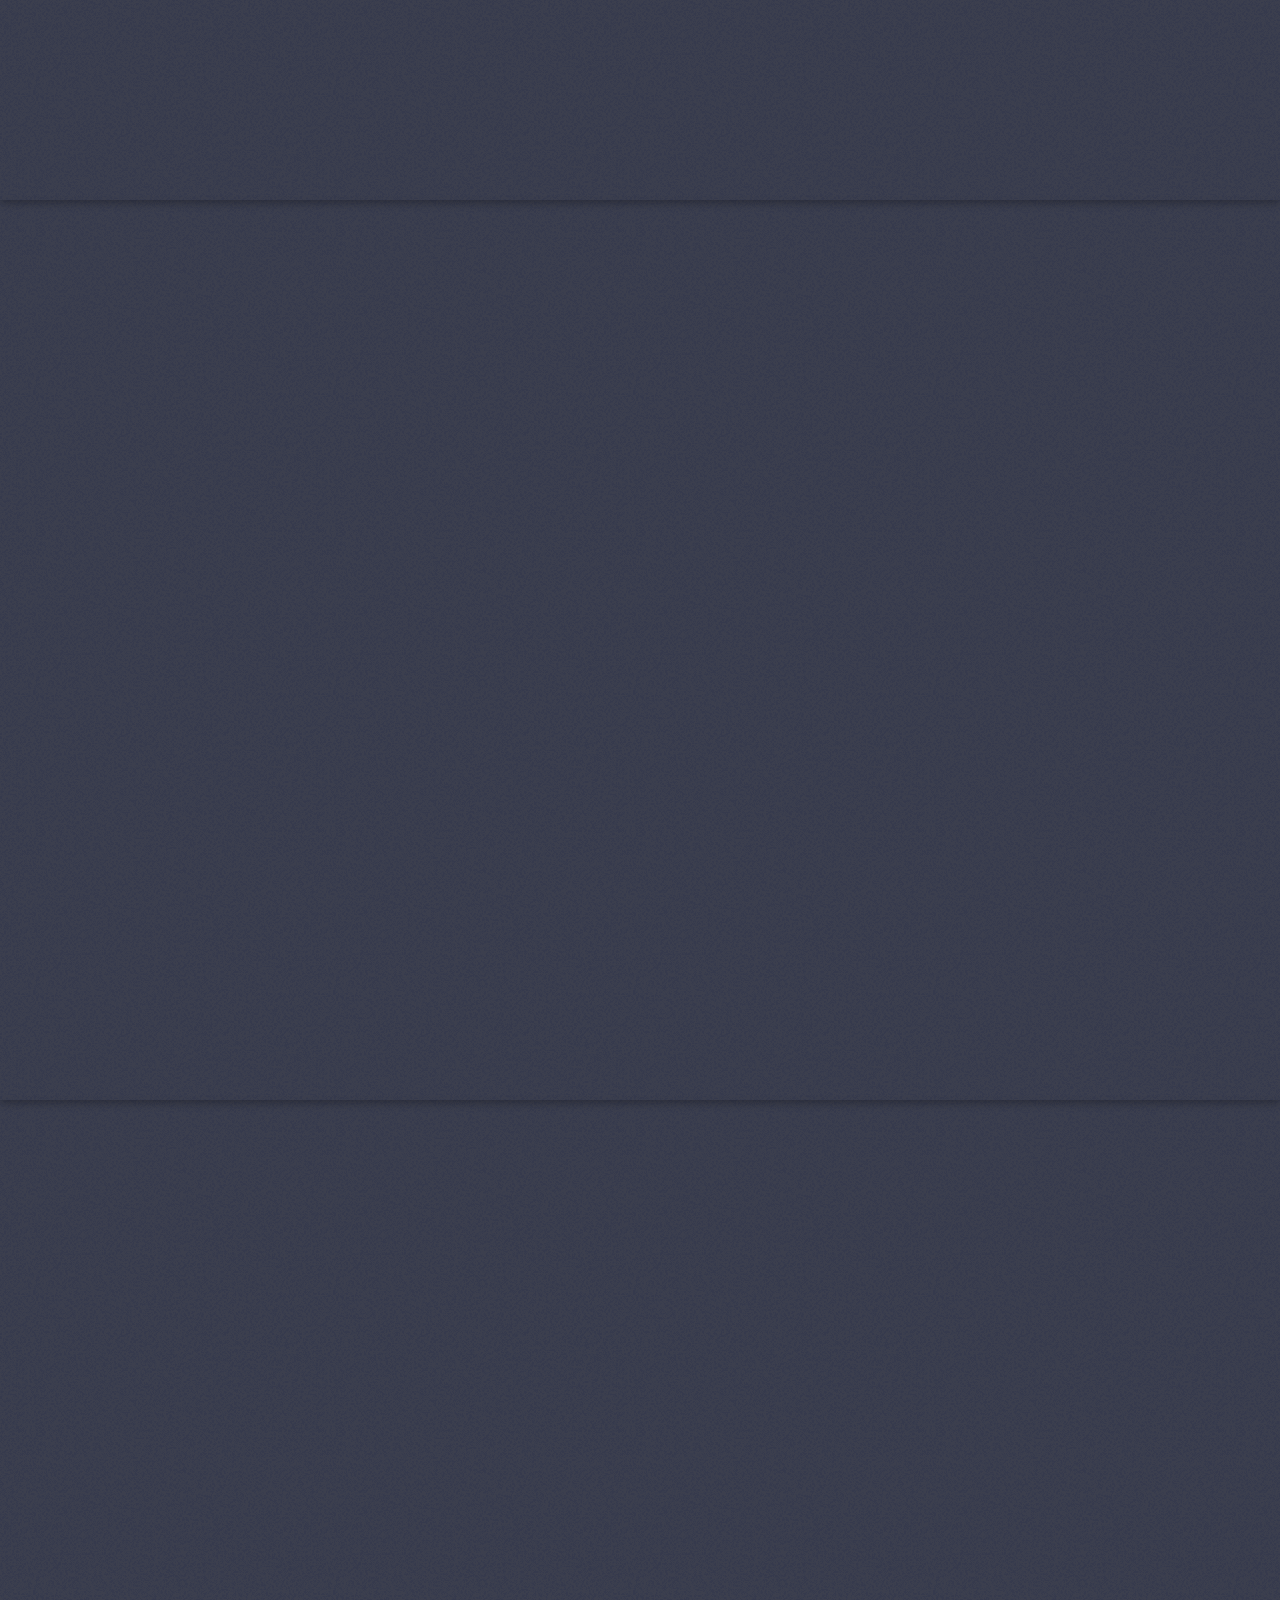
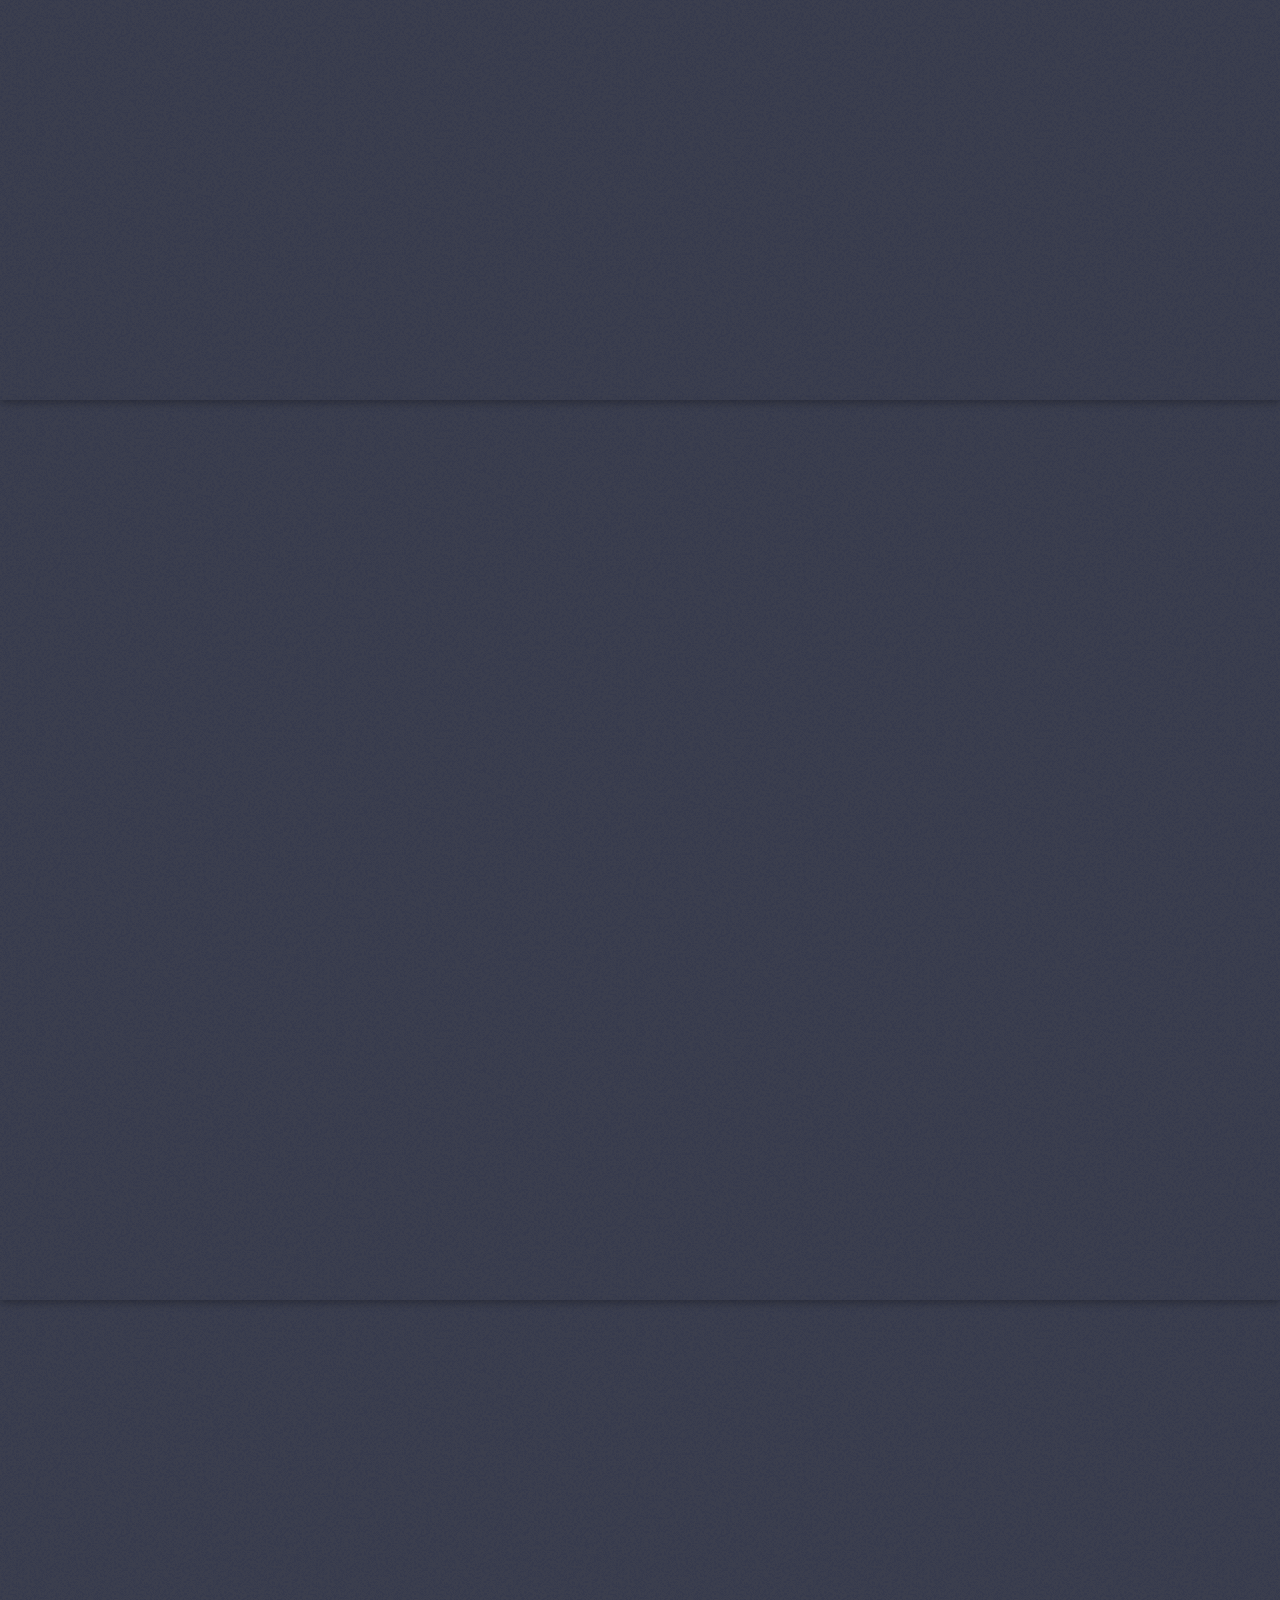
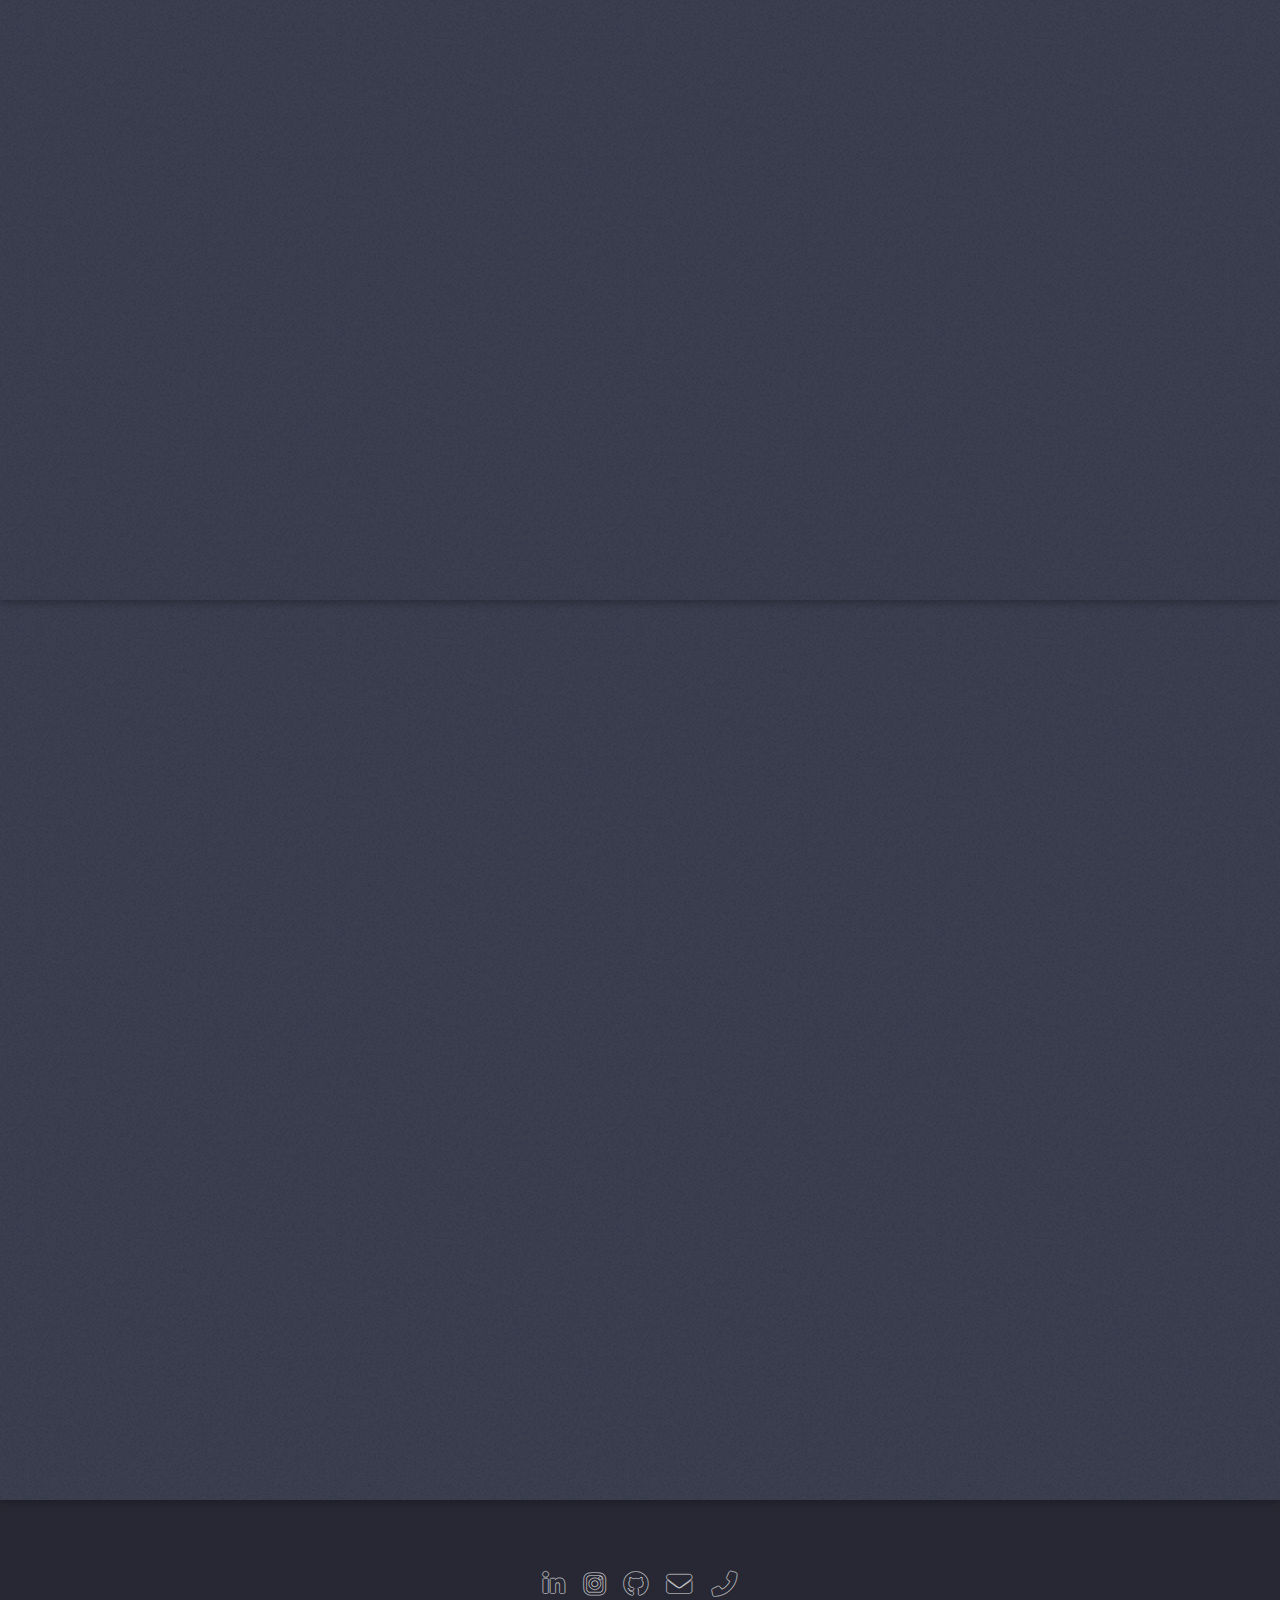
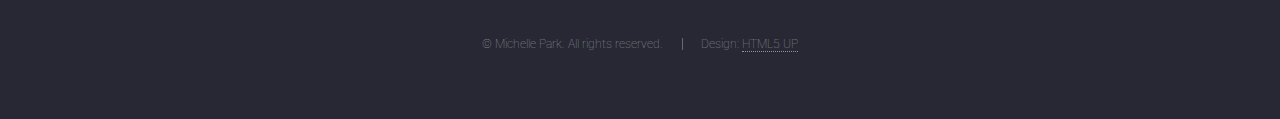
==== commit 479c0aeb: "Update index.html" ====
--- a/index.html
+++ b/index.html
@@ -24,7 +24,7 @@
 					<div class="content">
 						<header>
 							<h2>Hi there! </h2>
-							<p> I'm Michelle, a Stanford '26 undergraduate in Engineering Physics (computational science track). 
+							<p> I'm Michelle, a Stanford '26 undergraduate <br> in Engineering Physics (computational science track). 
 						</p>
 							
 						</header>
@@ -46,10 +46,10 @@
 									</header>
 								</div>
 								<div class="col-4 col-12-medium">
-								<p>I'm currently researching the death of galaxies with the James Webb Space Telescope in 
-							<a href="https://www.risawechsler.com/gfc-group.html">Prof. Risa Wechsler's galaxy and cosmology group</a> and tracing Europa's
-							thermal evolution for habitability with the NASA's Europa Clipper mission in 
-							<a href="https://www.radioglaciology.com/">Prof. Dustin Schroeder's radio glaciology group</a>. 
+								<p>I'm currently researching the death of galaxies with the James Webb Space Telescope in Prof. Risa Wechsler's 
+							<a href="https://www.risawechsler.com/gfc-group.html">galaxy and cosmology group</a> and tracing Europa's
+							thermal evolution for habitability with the NASA's Europa Clipper mission in Prof. Dustin Schroeder's 
+							<a href="https://www.radioglaciology.com/">radio glaciology group</a>. 
 							</p>
 								</div>
 
--- a/assets/css/main.css
+++ b/assets/css/main.css
@@ -0,0 +1,4111 @@
+@import url("fontawesome-all.min.css");
+@import url("https://fonts.googleapis.com/css?family=Roboto:100,300,100italic,300italic");
+
+/*
+	Landed by HTML5 UP
+	html5up.net | @ajlkn
+	Free for personal and commercial use under the CCA 3.0 license (html5up.net/license)
+*/
+
+html, body, div, span, applet, object,
+iframe, h1, h2, h3, h4, h5, h6, p, blockquote,
+pre, a, abbr, acronym, address, big, cite,
+code, del, dfn, em, img, ins, kbd, q, s, samp,
+small, strike, strong, sub, sup, tt, var, b,
+u, i, center, dl, dt, dd, ol, ul, li, fieldset,
+form, label, legend, table, caption, tbody,
+tfoot, thead, tr, th, td, article, aside,
+canvas, details, embed, figure, figcaption,
+footer, header, hgroup, menu, nav, output, ruby,
+section, summary, time, mark, audio, video {
+	margin: 0;
+	padding: 0;
+	border: 0;
+	font-size: 100%;
+	font: inherit;
+	vertical-align: baseline;}
+
+article, aside, details, figcaption, figure,
+footer, header, hgroup, menu, nav, section {
+	display: block;}
+
+body {
+	line-height: 1;
+}
+
+ol, ul {
+	list-style: none;
+}
+
+blockquote, q {
+	quotes: none;
+}
+
+	blockquote:before, blockquote:after, q:before, q:after {
+		content: '';
+		content: none;
+	}
+
+table {
+	border-collapse: collapse;
+	border-spacing: 0;
+}
+
+body {
+	-webkit-text-size-adjust: none;
+}
+
+mark {
+	background-color: transparent;
+	color: inherit;
+}
+
+input::-moz-focus-inner {
+	border: 0;
+	padding: 0;
+}
+
+input, select, textarea {
+	-moz-appearance: none;
+	-webkit-appearance: none;
+	-ms-appearance: none;
+	appearance: none;
+}
+
+/* Basic */
+
+	html {
+		box-sizing: border-box;
+	}
+
+	*, *:before, *:after {
+		box-sizing: inherit;
+	}
+
+	html, body {
+		background: #1c1d26;
+	}
+
+	body.is-preload *, body.is-preload *:before, body.is-preload *:after {
+		-moz-animation: none !important;
+		-webkit-animation: none !important;
+		-ms-animation: none !important;
+		animation: none !important;
+		-moz-transition: none !important;
+		-webkit-transition: none !important;
+		-ms-transition: none !important;
+		transition: none !important;
+	}
+
+	body, input, select, textarea {
+		color: rgba(255, 255, 255, 0.75);
+		font-family: "Roboto", Helvetica, sans-serif;
+		font-size: 15pt;
+		font-weight: 100;
+		line-height: 1.75em;
+	}
+
+	a {
+		-moz-transition: border-color 0.2s ease-in-out, color 0.2s ease-in-out;
+		-webkit-transition: border-color 0.2s ease-in-out, color 0.2s ease-in-out;
+		-ms-transition: border-color 0.2s ease-in-out, color 0.2s ease-in-out;
+		transition: border-color 0.2s ease-in-out, color 0.2s ease-in-out;
+		border-bottom: dotted 1px;
+		color: #e44c65;
+		text-decoration: none;
+	}
+
+		a:hover {
+			color: #e44c65 !important;
+			border-bottom-color: transparent;
+		}
+
+	strong, b {
+		color: #ffffff;
+		font-weight: 300;
+	}
+
+	em, i {
+		font-style: italic;
+	}
+
+	p {
+		margin: 0 0 2em 0;
+	}
+
+	h1, h2, h3, h4, h5, h6 {
+		color: #ffffff;
+		font-weight: 300;
+		line-height: 1em;
+		margin: 0 0 1em 0;
+	}
+
+		h1 a, h2 a, h3 a, h4 a, h5 a, h6 a {
+			color: inherit;
+			border: 0;
+		}
+
+	h2 {
+		font-size: 2em;
+		line-height: 1.5em;
+		letter-spacing: -0.025em;
+	}
+
+	h3 {
+		font-size: 1.35em;
+		line-height: 1.5em;
+	}
+
+	h4 {
+		font-size: 1.1em;
+		line-height: 1.5em;
+	}
+
+	h5 {
+		font-size: 0.9em;
+		line-height: 1.5em;
+	}
+
+	h6 {
+		font-size: 0.7em;
+		line-height: 1.5em;
+	}
+
+	sub {
+		font-size: 0.8em;
+		position: relative;
+		top: 0.5em;
+	}
+
+	sup {
+		font-size: 0.8em;
+		position: relative;
+		top: -0.5em;
+	}
+
+	hr {
+		border: 0;
+		border-bottom: solid 1px rgba(255, 255, 255, 0.3);
+		margin: 3em 0;
+	}
+
+		hr.major {
+			margin: 4em 0;
+		}
+
+	blockquote {
+		border-left: solid 4px rgba(255, 255, 255, 0.3);
+		font-style: italic;
+		margin: 0 0 2em 0;
+		padding: 0.5em 0 0.5em 2em;
+	}
+
+	code {
+		background: rgba(255, 255, 255, 0.075);
+		border-radius: 4px;
+		font-family: "Courier New", monospace;
+		font-size: 0.9em;
+		margin: 0 0.25em;
+		padding: 0.25em 0.65em;
+	}
+
+	pre {
+		-webkit-overflow-scrolling: touch;
+		font-family: "Courier New", monospace;
+		font-size: 0.9em;
+		margin: 0 0 2em 0;
+	}
+
+		pre code {
+			display: block;
+			line-height: 1.75em;
+			padding: 1em 1.5em;
+			overflow-x: auto;
+		}
+
+	.align-left {
+		text-align: left;
+	}
+
+	.align-center {
+		text-align: center;
+	}
+
+	.align-right {
+		text-align: right;
+	}
+
+/* Loader */
+
+	@-moz-keyframes spinner-show {
+		0% {
+			opacity: 0;
+		}
+
+		100% {
+			opacity: 1;
+		}
+	}
+
+	@-webkit-keyframes spinner-show {
+		0% {
+			opacity: 0;
+		}
+
+		100% {
+			opacity: 1;
+		}
+	}
+
+	@-ms-keyframes spinner-show {
+		0% {
+			opacity: 0;
+		}
+
+		100% {
+			opacity: 1;
+		}
+	}
+
+	@keyframes spinner-show {
+		0% {
+			opacity: 0;
+		}
+
+		100% {
+			opacity: 1;
+		}
+	}
+
+	@-moz-keyframes spinner-hide {
+		0% {
+			color: rgba(255, 255, 255, 0.15);
+			z-index: 100001;
+			-moz-transform: scale(1) rotate(0deg);
+			-webkit-transform: scale(1) rotate(0deg);
+			-ms-transform: scale(1) rotate(0deg);
+			transform: scale(1) rotate(0deg);
+		}
+
+		99% {
+			color: #1c1d26;
+			z-index: 100001;
+			-moz-transform: scale(0.5) rotate(360deg);
+			-webkit-transform: scale(0.5) rotate(360deg);
+			-ms-transform: scale(0.5) rotate(360deg);
+			transform: scale(0.5) rotate(360deg);
+		}
+
+		100% {
+			color: #1c1d26;
+			z-index: -1;
+			-moz-transform: scale(0.5) rotate(360deg);
+			-webkit-transform: scale(0.5) rotate(360deg);
+			-ms-transform: scale(0.5) rotate(360deg);
+			transform: scale(0.5) rotate(360deg);
+		}
+	}
+
+	@-webkit-keyframes spinner-hide {
+		0% {
+			color: rgba(255, 255, 255, 0.15);
+			z-index: 100001;
+			-moz-transform: scale(1) rotate(0deg);
+			-webkit-transform: scale(1) rotate(0deg);
+			-ms-transform: scale(1) rotate(0deg);
+			transform: scale(1) rotate(0deg);
+		}
+
+		99% {
+			color: #1c1d26;
+			z-index: 100001;
+			-moz-transform: scale(0.5) rotate(360deg);
+			-webkit-transform: scale(0.5) rotate(360deg);
+			-ms-transform: scale(0.5) rotate(360deg);
+			transform: scale(0.5) rotate(360deg);
+		}
+
+		100% {
+			color: #1c1d26;
+			z-index: -1;
+			-moz-transform: scale(0.5) rotate(360deg);
+			-webkit-transform: scale(0.5) rotate(360deg);
+			-ms-transform: scale(0.5) rotate(360deg);
+			transform: scale(0.5) rotate(360deg);
+		}
+	}
+
+	@-ms-keyframes spinner-hide {
+		0% {
+			color: rgba(255, 255, 255, 0.15);
+			z-index: 100001;
+			-moz-transform: scale(1) rotate(0deg);
+			-webkit-transform: scale(1) rotate(0deg);
+			-ms-transform: scale(1) rotate(0deg);
+			transform: scale(1) rotate(0deg);
+		}
+
+		99% {
+			color: #1c1d26;
+			z-index: 100001;
+			-moz-transform: scale(0.5) rotate(360deg);
+			-webkit-transform: scale(0.5) rotate(360deg);
+			-ms-transform: scale(0.5) rotate(360deg);
+			transform: scale(0.5) rotate(360deg);
+		}
+
+		100% {
+			color: #1c1d26;
+			z-index: -1;
+			-moz-transform: scale(0.5) rotate(360deg);
+			-webkit-transform: scale(0.5) rotate(360deg);
+			-ms-transform: scale(0.5) rotate(360deg);
+			transform: scale(0.5) rotate(360deg);
+		}
+	}
+
+	@keyframes spinner-hide {
+		0% {
+			color: rgba(255, 255, 255, 0.15);
+			z-index: 100001;
+			-moz-transform: scale(1) rotate(0deg);
+			-webkit-transform: scale(1) rotate(0deg);
+			-ms-transform: scale(1) rotate(0deg);
+			transform: scale(1) rotate(0deg);
+		}
+
+		99% {
+			color: #1c1d26;
+			z-index: 100001;
+			-moz-transform: scale(0.5) rotate(360deg);
+			-webkit-transform: scale(0.5) rotate(360deg);
+			-ms-transform: scale(0.5) rotate(360deg);
+			transform: scale(0.5) rotate(360deg);
+		}
+
+		100% {
+			color: #1c1d26;
+			z-index: -1;
+			-moz-transform: scale(0.5) rotate(360deg);
+			-webkit-transform: scale(0.5) rotate(360deg);
+			-ms-transform: scale(0.5) rotate(360deg);
+			transform: scale(0.5) rotate(360deg);
+		}
+	}
+
+	@-moz-keyframes spinner-rotate {
+		0% {
+			-moz-transform: scale(1) rotate(0deg);
+			-webkit-transform: scale(1) rotate(0deg);
+			-ms-transform: scale(1) rotate(0deg);
+			transform: scale(1) rotate(0deg);
+		}
+
+		100% {
+			-moz-transform: scale(1) rotate(360deg);
+			-webkit-transform: scale(1) rotate(360deg);
+			-ms-transform: scale(1) rotate(360deg);
+			transform: scale(1) rotate(360deg);
+		}
+	}
+
+	@-webkit-keyframes spinner-rotate {
+		0% {
+			-moz-transform: scale(1) rotate(0deg);
+			-webkit-transform: scale(1) rotate(0deg);
+			-ms-transform: scale(1) rotate(0deg);
+			transform: scale(1) rotate(0deg);
+		}
+
+		100% {
+			-moz-transform: scale(1) rotate(360deg);
+			-webkit-transform: scale(1) rotate(360deg);
+			-ms-transform: scale(1) rotate(360deg);
+			transform: scale(1) rotate(360deg);
+		}
+	}
+
+	@-ms-keyframes spinner-rotate {
+		0% {
+			-moz-transform: scale(1) rotate(0deg);
+			-webkit-transform: scale(1) rotate(0deg);
+			-ms-transform: scale(1) rotate(0deg);
+			transform: scale(1) rotate(0deg);
+		}
+
+		100% {
+			-moz-transform: scale(1) rotate(360deg);
+			-webkit-transform: scale(1) rotate(360deg);
+			-ms-transform: scale(1) rotate(360deg);
+			transform: scale(1) rotate(360deg);
+		}
+	}
+
+	@keyframes spinner-rotate {
+		0% {
+			-moz-transform: scale(1) rotate(0deg);
+			-webkit-transform: scale(1) rotate(0deg);
+			-ms-transform: scale(1) rotate(0deg);
+			transform: scale(1) rotate(0deg);
+		}
+
+		100% {
+			-moz-transform: scale(1) rotate(360deg);
+			-webkit-transform: scale(1) rotate(360deg);
+			-ms-transform: scale(1) rotate(360deg);
+			transform: scale(1) rotate(360deg);
+		}
+	}
+
+	@-moz-keyframes overlay-hide {
+		0% {
+			opacity: 1;
+			z-index: 100000;
+		}
+
+		15% {
+			opacity: 1;
+			z-index: 100000;
+		}
+
+		99% {
+			opacity: 0;
+			z-index: 100000;
+		}
+
+		100% {
+			opacity: 0;
+			z-index: -1;
+		}
+	}
+
+	@-webkit-keyframes overlay-hide {
+		0% {
+			opacity: 1;
+			z-index: 100000;
+		}
+
+		15% {
+			opacity: 1;
+			z-index: 100000;
+		}
+
+		99% {
+			opacity: 0;
+			z-index: 100000;
+		}
+
+		100% {
+			opacity: 0;
+			z-index: -1;
+		}
+	}
+
+	@-ms-keyframes overlay-hide {
+		0% {
+			opacity: 1;
+			z-index: 100000;
+		}
+
+		15% {
+			opacity: 1;
+			z-index: 100000;
+		}
+
+		99% {
+			opacity: 0;
+			z-index: 100000;
+		}
+
+		100% {
+			opacity: 0;
+			z-index: -1;
+		}
+	}
+
+	@keyframes overlay-hide {
+		0% {
+			opacity: 1;
+			z-index: 100000;
+		}
+
+		15% {
+			opacity: 1;
+			z-index: 100000;
+		}
+
+		99% {
+			opacity: 0;
+			z-index: 100000;
+		}
+
+		100% {
+			opacity: 0;
+			z-index: -1;
+		}
+	}
+
+	body.landing {
+		text-decoration: none;
+	}
+
+		body.landing:before {
+			-moz-osx-font-smoothing: grayscale;
+			-webkit-font-smoothing: antialiased;
+			display: inline-block;
+			font-style: normal;
+			font-variant: normal;
+			text-rendering: auto;
+			line-height: 1;
+			text-transform: none !important;
+			font-family: 'Font Awesome 5 Free';
+			font-weight: 900;
+		}
+
+		body.landing:before {
+			-moz-animation: spinner-show 1.5s 1 0.25s ease forwards, spinner-hide 0.25s ease-in-out forwards !important;
+			-webkit-animation: spinner-show 1.5s 1 0.25s ease forwards, spinner-hide 0.25s ease-in-out forwards !important;
+			-ms-animation: spinner-show 1.5s 1 0.25s ease forwards, spinner-hide 0.25s ease-in-out forwards !important;
+			animation: spinner-show 1.5s 1 0.25s ease forwards, spinner-hide 0.25s ease-in-out forwards !important;
+			-moz-transform-origin: 50% 50%;
+			-webkit-transform-origin: 50% 50%;
+			-ms-transform-origin: 50% 50%;
+			transform-origin: 50% 50%;
+			color: rgba(255, 255, 255, 0.15);
+			content: '\f1ce';
+			cursor: default;
+			display: block;
+			font-size: 2em;
+			height: 2em;
+			left: 50%;
+			line-height: 2em;
+			margin: -1em 0 0 -1em;
+			opacity: 0;
+			position: fixed;
+			text-align: center;
+			top: 50%;
+			width: 2em;
+			z-index: -1;
+		}
+
+		body.landing:after {
+			-moz-animation: overlay-hide 1.5s ease-in forwards !important;
+			-webkit-animation: overlay-hide 1.5s ease-in forwards !important;
+			-ms-animation: overlay-hide 1.5s ease-in forwards !important;
+			animation: overlay-hide 1.5s ease-in forwards !important;
+			background: #1c1d26;
+			content: '';
+			display: block;
+			height: 100%;
+			left: 0;
+			opacity: 0;
+			position: fixed;
+			top: 0;
+			width: 100%;
+			z-index: -1;
+		}
+
+		body.landing.is-preload:before {
+			-moz-animation: spinner-show 1.5s 1 0.25s ease forwards, spinner-rotate 0.75s infinite linear !important;
+			-webkit-animation: spinner-show 1.5s 1 0.25s ease forwards, spinner-rotate 0.75s infinite linear !important;
+			-ms-animation: spinner-show 1.5s 1 0.25s ease forwards, spinner-rotate 0.75s infinite linear !important;
+			animation: spinner-show 1.5s 1 0.25s ease forwards, spinner-rotate 0.75s infinite linear !important;
+			z-index: 100001;
+		}
+
+		body.landing.is-preload:after {
+			-moz-animation: none !important;
+			-webkit-animation: none !important;
+			-ms-animation: none !important;
+			animation: none !important;
+			opacity: 1;
+			z-index: 100000;
+		}
+
+	@media (-webkit-min-device-pixel-ratio: 2) {
+
+		body.landing:before {
+			line-height: 2.025em;
+		}
+
+	}
+
+/* Container */
+
+	.container {
+		margin: 0 auto;
+		max-width: calc(100% - 4em);
+		width: 70em;
+	}
+
+		.container.xsmall {
+			width: 17.5em;
+		}
+
+		.container.small {
+			width: 35em;
+		}
+
+		.container.medium {
+			width: 52.5em;
+		}
+
+		.container.large {
+			width: 87.5em;
+		}
+
+		.container.xlarge {
+			width: 105em;
+		}
+
+		.container.max {
+			width: 100%;
+		}
+
+		@media screen and (max-width: 1280px) {
+
+			.container {
+				width: 90%;
+				max-width: 100%;
+			}
+
+		}
+
+		@media screen and (max-width: 980px) {
+
+			.container {
+				width: 100% !important;
+			}
+
+		}
+
+/* Row */
+
+	.row {
+		display: flex;
+		flex-wrap: wrap;
+		box-sizing: border-box;
+		align-items: stretch;
+	}
+
+		.row > * {
+			box-sizing: border-box;
+		}
+
+		.row.gtr-uniform > * > :last-child {
+			margin-bottom: 0;
+		}
+
+		.row.aln-left {
+			justify-content: flex-start;
+		}
+
+		.row.aln-center {
+			justify-content: center;
+		}
+
+		.row.aln-right {
+			justify-content: flex-end;
+		}
+
+		.row.aln-top {
+			align-items: flex-start;
+		}
+
+		.row.aln-middle {
+			align-items: center;
+		}
+
+		.row.aln-bottom {
+			align-items: flex-end;
+		}
+
+		.row > .imp {
+			order: -1;
+		}
+
+		.row > .col-1 {
+			width: 8.33333%;
+		}
+
+		.row > .off-1 {
+			margin-left: 8.33333%;
+		}
+
+		.row > .col-2 {
+			width: 16.66667%;
+		}
+
+		.row > .off-2 {
+			margin-left: 16.66667%;
+		}
+
+		.row > .col-3 {
+			width: 25%;
+		}
+
+		.row > .off-3 {
+			margin-left: 25%;
+		}
+
+		.row > .col-4 {
+			width: 33.33333%;
+		}
+
+		.row > .off-4 {
+			margin-left: 33.33333%;
+		}
+
+		.row > .col-5 {
+			width: 41.66667%;
+		}
+
+		.row > .off-5 {
+			margin-left: 41.66667%;
+		}
+
+		.row > .col-6 {
+			width: 50%;
+		}
+
+		.row > .off-6 {
+			margin-left: 50%;
+		}
+
+		.row > .col-7 {
+			width: 58.33333%;
+		}
+
+		.row > .off-7 {
+			margin-left: 58.33333%;
+		}
+
+		.row > .col-8 {
+			width: 66.66667%;
+		}
+
+		.row > .off-8 {
+			margin-left: 66.66667%;
+		}
+
+		.row > .col-9 {
+			width: 75%;
+		}
+
+		.row > .off-9 {
+			margin-left: 75%;
+		}
+
+		.row > .col-10 {
+			width: 83.33333%;
+		}
+
+		.row > .off-10 {
+			margin-left: 83.33333%;
+		}
+
+		.row > .col-11 {
+			width: 91.66667%;
+		}
+
+		.row > .off-11 {
+			margin-left: 91.66667%;
+		}
+
+		.row > .col-12 {
+			width: 100%;
+		}
+
+		.row > .off-12 {
+			margin-left: 100%;
+		}
+
+		.row.gtr-0 {
+			margin-top: 0;
+			margin-left: 0em;
+		}
+
+			.row.gtr-0 > * {
+				padding: 0 0 0 0em;
+			}
+
+			.row.gtr-0.gtr-uniform {
+				margin-top: 0em;
+			}
+
+				.row.gtr-0.gtr-uniform > * {
+					padding-top: 0em;
+				}
+
+		.row.gtr-25 {
+			margin-top: 0;
+			margin-left: -0.625em;
+		}
+
+			.row.gtr-25 > * {
+				padding: 0 0 0 0.625em;
+			}
+
+			.row.gtr-25.gtr-uniform {
+				margin-top: -0.625em;
+			}
+
+				.row.gtr-25.gtr-uniform > * {
+					padding-top: 0.625em;
+				}
+
+		.row.gtr-50 {
+			margin-top: 0;
+			margin-left: -1.25em;
+		}
+
+			.row.gtr-50 > * {
+				padding: 0 0 0 1.25em;
+			}
+
+			.row.gtr-50.gtr-uniform {
+				margin-top: -1.25em;
+			}
+
+				.row.gtr-50.gtr-uniform > * {
+					padding-top: 1.25em;
+				}
+
+		.row {
+			margin-top: 0;
+			margin-left: -2.5em;
+		}
+
+			.row > * {
+				padding: 0 0 0 2.5em;
+			}
+
+			.row.gtr-uniform {
+				margin-top: -2.5em;
+			}
+
+				.row.gtr-uniform > * {
+					padding-top: 2.5em;
+				}
+
+		.row.gtr-150 {
+			margin-top: 0;
+			margin-left: -3.75em;
+		}
+
+			.row.gtr-150 > * {
+				padding: 0 0 0 3.75em;
+			}
+
+			.row.gtr-150.gtr-uniform {
+				margin-top: -3.75em;
+			}
+
+				.row.gtr-150.gtr-uniform > * {
+					padding-top: 3.75em;
+				}
+
+		.row.gtr-200 {
+			margin-top: 0;
+			margin-left: -5em;
+		}
+
+			.row.gtr-200 > * {
+				padding: 0 0 0 5em;
+			}
+
+			.row.gtr-200.gtr-uniform {
+				margin-top: -5em;
+			}
+
+				.row.gtr-200.gtr-uniform > * {
+					padding-top: 5em;
+				}
+
+		@media screen and (max-width: 1680px) {
+
+			.row {
+				display: flex;
+				flex-wrap: wrap;
+				box-sizing: border-box;
+				align-items: stretch;
+			}
+
+				.row > * {
+					box-sizing: border-box;
+				}
+
+				.row.gtr-uniform > * > :last-child {
+					margin-bottom: 0;
+				}
+
+				.row.aln-left {
+					justify-content: flex-start;
+				}
+
+				.row.aln-center {
+					justify-content: center;
+				}
+
+				.row.aln-right {
+					justify-content: flex-end;
+				}
+
+				.row.aln-top {
+					align-items: flex-start;
+				}
+
+				.row.aln-middle {
+					align-items: center;
+				}
+
+				.row.aln-bottom {
+					align-items: flex-end;
+				}
+
+				.row > .imp-xlarge {
+					order: -1;
+				}
+
+				.row > .col-1-xlarge {
+					width: 8.33333%;
+				}
+
+				.row > .off-1-xlarge {
+					margin-left: 8.33333%;
+				}
+
+				.row > .col-2-xlarge {
+					width: 16.66667%;
+				}
+
+				.row > .off-2-xlarge {
+					margin-left: 16.66667%;
+				}
+
+				.row > .col-3-xlarge {
+					width: 25%;
+				}
+
+				.row > .off-3-xlarge {
+					margin-left: 25%;
+				}
+
+				.row > .col-4-xlarge {
+					width: 33.33333%;
+				}
+
+				.row > .off-4-xlarge {
+					margin-left: 33.33333%;
+				}
+
+				.row > .col-5-xlarge {
+					width: 41.66667%;
+				}
+
+				.row > .off-5-xlarge {
+					margin-left: 41.66667%;
+				}
+
+				.row > .col-6-xlarge {
+					width: 50%;
+				}
+
+				.row > .off-6-xlarge {
+					margin-left: 50%;
+				}
+
+				.row > .col-7-xlarge {
+					width: 58.33333%;
+				}
+
+				.row > .off-7-xlarge {
+					margin-left: 58.33333%;
+				}
+
+				.row > .col-8-xlarge {
+					width: 66.66667%;
+				}
+
+				.row > .off-8-xlarge {
+					margin-left: 66.66667%;
+				}
+
+				.row > .col-9-xlarge {
+					width: 75%;
+				}
+
+				.row > .off-9-xlarge {
+					margin-left: 75%;
+				}
+
+				.row > .col-10-xlarge {
+					width: 83.33333%;
+				}
+
+				.row > .off-10-xlarge {
+					margin-left: 83.33333%;
+				}
+
+				.row > .col-11-xlarge {
+					width: 91.66667%;
+				}
+
+				.row > .off-11-xlarge {
+					margin-left: 91.66667%;
+				}
+
+				.row > .col-12-xlarge {
+					width: 100%;
+				}
+
+				.row > .off-12-xlarge {
+					margin-left: 100%;
+				}
+
+				.row.gtr-0 {
+					margin-top: 0;
+					margin-left: 0em;
+				}
+
+					.row.gtr-0 > * {
+						padding: 0 0 0 0em;
+					}
+
+					.row.gtr-0.gtr-uniform {
+						margin-top: 0em;
+					}
+
+						.row.gtr-0.gtr-uniform > * {
+							padding-top: 0em;
+						}
+
+				.row.gtr-25 {
+					margin-top: 0;
+					margin-left: -0.625em;
+				}
+
+					.row.gtr-25 > * {
+						padding: 0 0 0 0.625em;
+					}
+
+					.row.gtr-25.gtr-uniform {
+						margin-top: -0.625em;
+					}
+
+						.row.gtr-25.gtr-uniform > * {
+							padding-top: 0.625em;
+						}
+
+				.row.gtr-50 {
+					margin-top: 0;
+					margin-left: -1.25em;
+				}
+
+					.row.gtr-50 > * {
+						padding: 0 0 0 1.25em;
+					}
+
+					.row.gtr-50.gtr-uniform {
+						margin-top: -1.25em;
+					}
+
+						.row.gtr-50.gtr-uniform > * {
+							padding-top: 1.25em;
+						}
+
+				.row {
+					margin-top: 0;
+					margin-left: -2.5em;
+				}
+
+					.row > * {
+						padding: 0 0 0 2.5em;
+					}
+
+					.row.gtr-uniform {
+						margin-top: -2.5em;
+					}
+
+						.row.gtr-uniform > * {
+							padding-top: 2.5em;
+						}
+
+				.row.gtr-150 {
+					margin-top: 0;
+					margin-left: -3.75em;
+				}
+
+					.row.gtr-150 > * {
+						padding: 0 0 0 3.75em;
+					}
+
+					.row.gtr-150.gtr-uniform {
+						margin-top: -3.75em;
+					}
+
+						.row.gtr-150.gtr-uniform > * {
+							padding-top: 3.75em;
+						}
+
+				.row.gtr-200 {
+					margin-top: 0;
+					margin-left: -5em;
+				}
+
+					.row.gtr-200 > * {
+						padding: 0 0 0 5em;
+					}
+
+					.row.gtr-200.gtr-uniform {
+						margin-top: -5em;
+					}
+
+						.row.gtr-200.gtr-uniform > * {
+							padding-top: 5em;
+						}
+
+		}
+
+		@media screen and (max-width: 1280px) {
+
+			.row {
+				display: flex;
+				flex-wrap: wrap;
+				box-sizing: border-box;
+				align-items: stretch;
+			}
+
+				.row > * {
+					box-sizing: border-box;
+				}
+
+				.row.gtr-uniform > * > :last-child {
+					margin-bottom: 0;
+				}
+
+				.row.aln-left {
+					justify-content: flex-start;
+				}
+
+				.row.aln-center {
+					justify-content: center;
+				}
+
+				.row.aln-right {
+					justify-content: flex-end;
+				}
+
+				.row.aln-top {
+					align-items: flex-start;
+				}
+
+				.row.aln-middle {
+					align-items: center;
+				}
+
+				.row.aln-bottom {
+					align-items: flex-end;
+				}
+
+				.row > .imp-large {
+					order: -1;
+				}
+
+				.row > .col-1-large {
+					width: 8.33333%;
+				}
+
+				.row > .off-1-large {
+					margin-left: 8.33333%;
+				}
+
+				.row > .col-2-large {
+					width: 16.66667%;
+				}
+
+				.row > .off-2-large {
+					margin-left: 16.66667%;
+				}
+
+				.row > .col-3-large {
+					width: 25%;
+				}
+
+				.row > .off-3-large {
+					margin-left: 25%;
+				}
+
+				.row > .col-4-large {
+					width: 33.33333%;
+				}
+
+				.row > .off-4-large {
+					margin-left: 33.33333%;
+				}
+
+				.row > .col-5-large {
+					width: 41.66667%;
+				}
+
+				.row > .off-5-large {
+					margin-left: 41.66667%;
+				}
+
+				.row > .col-6-large {
+					width: 50%;
+				}
+
+				.row > .off-6-large {
+					margin-left: 50%;
+				}
+
+				.row > .col-7-large {
+					width: 58.33333%;
+				}
+
+				.row > .off-7-large {
+					margin-left: 58.33333%;
+				}
+
+				.row > .col-8-large {
+					width: 66.66667%;
+				}
+
+				.row > .off-8-large {
+					margin-left: 66.66667%;
+				}
+
+				.row > .col-9-large {
+					width: 75%;
+				}
+
+				.row > .off-9-large {
+					margin-left: 75%;
+				}
+
+				.row > .col-10-large {
+					width: 83.33333%;
+				}
+
+				.row > .off-10-large {
+					margin-left: 83.33333%;
+				}
+
+				.row > .col-11-large {
+					width: 91.66667%;
+				}
+
+				.row > .off-11-large {
+					margin-left: 91.66667%;
+				}
+
+				.row > .col-12-large {
+					width: 100%;
+				}
+
+				.row > .off-12-large {
+					margin-left: 100%;
+				}
+
+				.row.gtr-0 {
+					margin-top: 0;
+					margin-left: 0em;
+				}
+
+					.row.gtr-0 > * {
+						padding: 0 0 0 0em;
+					}
+
+					.row.gtr-0.gtr-uniform {
+						margin-top: 0em;
+					}
+
+						.row.gtr-0.gtr-uniform > * {
+							padding-top: 0em;
+						}
+
+				.row.gtr-25 {
+					margin-top: 0;
+					margin-left: -0.625em;
+				}
+
+					.row.gtr-25 > * {
+						padding: 0 0 0 0.625em;
+					}
+
+					.row.gtr-25.gtr-uniform {
+						margin-top: -0.625em;
+					}
+
+						.row.gtr-25.gtr-uniform > * {
+							padding-top: 0.625em;
+						}
+
+				.row.gtr-50 {
+					margin-top: 0;
+					margin-left: -1.25em;
+				}
+
+					.row.gtr-50 > * {
+						padding: 0 0 0 1.25em;
+					}
+
+					.row.gtr-50.gtr-uniform {
+						margin-top: -1.25em;
+					}
+
+						.row.gtr-50.gtr-uniform > * {
+							padding-top: 1.25em;
+						}
+
+				.row {
+					margin-top: 0;
+					margin-left: -2.5em;
+				}
+
+					.row > * {
+						padding: 0 0 0 2.5em;
+					}
+
+					.row.gtr-uniform {
+						margin-top: -2.5em;
+					}
+
+						.row.gtr-uniform > * {
+							padding-top: 2.5em;
+						}
+
+				.row.gtr-150 {
+					margin-top: 0;
+					margin-left: -3.75em;
+				}
+
+					.row.gtr-150 > * {
+						padding: 0 0 0 3.75em;
+					}
+
+					.row.gtr-150.gtr-uniform {
+						margin-top: -3.75em;
+					}
+
+						.row.gtr-150.gtr-uniform > * {
+							padding-top: 3.75em;
+						}
+
+				.row.gtr-200 {
+					margin-top: 0;
+					margin-left: -5em;
+				}
+
+					.row.gtr-200 > * {
+						padding: 0 0 0 5em;
+					}
+
+					.row.gtr-200.gtr-uniform {
+						margin-top: -5em;
+					}
+
+						.row.gtr-200.gtr-uniform > * {
+							padding-top: 5em;
+						}
+
+		}
+
+		@media screen and (max-width: 980px) {
+
+			.row {
+				display: flex;
+				flex-wrap: wrap;
+				box-sizing: border-box;
+				align-items: stretch;
+			}
+
+				.row > * {
+					box-sizing: border-box;
+				}
+
+				.row.gtr-uniform > * > :last-child {
+					margin-bottom: 0;
+				}
+
+				.row.aln-left {
+					justify-content: flex-start;
+				}
+
+				.row.aln-center {
+					justify-content: center;
+				}
+
+				.row.aln-right {
+					justify-content: flex-end;
+				}
+
+				.row.aln-top {
+					align-items: flex-start;
+				}
+
+				.row.aln-middle {
+					align-items: center;
+				}
+
+				.row.aln-bottom {
+					align-items: flex-end;
+				}
+
+				.row > .imp-medium {
+					order: -1;
+				}
+
+				.row > .col-1-medium {
+					width: 8.33333%;
+				}
+
+				.row > .off-1-medium {
+					margin-left: 8.33333%;
+				}
+
+				.row > .col-2-medium {
+					width: 16.66667%;
+				}
+
+				.row > .off-2-medium {
+					margin-left: 16.66667%;
+				}
+
+				.row > .col-3-medium {
+					width: 25%;
+				}
+
+				.row > .off-3-medium {
+					margin-left: 25%;
+				}
+
+				.row > .col-4-medium {
+					width: 33.33333%;
+				}
+
+				.row > .off-4-medium {
+					margin-left: 33.33333%;
+				}
+
+				.row > .col-5-medium {
+					width: 41.66667%;
+				}
+
+				.row > .off-5-medium {
+					margin-left: 41.66667%;
+				}
+
+				.row > .col-6-medium {
+					width: 50%;
+				}
+
+				.row > .off-6-medium {
+					margin-left: 50%;
+				}
+
+				.row > .col-7-medium {
+					width: 58.33333%;
+				}
+
+				.row > .off-7-medium {
+					margin-left: 58.33333%;
+				}
+
+				.row > .col-8-medium {
+					width: 66.66667%;
+				}
+
+				.row > .off-8-medium {
+					margin-left: 66.66667%;
+				}
+
+				.row > .col-9-medium {
+					width: 75%;
+				}
+
+				.row > .off-9-medium {
+					margin-left: 75%;
+				}
+
+				.row > .col-10-medium {
+					width: 83.33333%;
+				}
+
+				.row > .off-10-medium {
+					margin-left: 83.33333%;
+				}
+
+				.row > .col-11-medium {
+					width: 91.66667%;
+				}
+
+				.row > .off-11-medium {
+					margin-left: 91.66667%;
+				}
+
+				.row > .col-12-medium {
+					width: 100%;
+				}
+
+				.row > .off-12-medium {
+					margin-left: 100%;
+				}
+
+				.row.gtr-0 {
+					margin-top: 0;
+					margin-left: 0em;
+				}
+
+					.row.gtr-0 > * {
+						padding: 0 0 0 0em;
+					}
+
+					.row.gtr-0.gtr-uniform {
+						margin-top: 0em;
+					}
+
+						.row.gtr-0.gtr-uniform > * {
+							padding-top: 0em;
+						}
+
+				.row.gtr-25 {
+					margin-top: 0;
+					margin-left: -0.625em;
+				}
+
+					.row.gtr-25 > * {
+						padding: 0 0 0 0.625em;
+					}
+
+					.row.gtr-25.gtr-uniform {
+						margin-top: -0.625em;
+					}
+
+						.row.gtr-25.gtr-uniform > * {
+							padding-top: 0.625em;
+						}
+
+				.row.gtr-50 {
+					margin-top: 0;
+					margin-left: -1.25em;
+				}
+
+					.row.gtr-50 > * {
+						padding: 0 0 0 1.25em;
+					}
+
+					.row.gtr-50.gtr-uniform {
+						margin-top: -1.25em;
+					}
+
+						.row.gtr-50.gtr-uniform > * {
+							padding-top: 1.25em;
+						}
+
+				.row {
+					margin-top: 0;
+					margin-left: -2.5em;
+				}
+
+					.row > * {
+						padding: 0 0 0 2.5em;
+					}
+
+					.row.gtr-uniform {
+						margin-top: -2.5em;
+					}
+
+						.row.gtr-uniform > * {
+							padding-top: 2.5em;
+						}
+
+				.row.gtr-150 {
+					margin-top: 0;
+					margin-left: -3.75em;
+				}
+
+					.row.gtr-150 > * {
+						padding: 0 0 0 3.75em;
+					}
+
+					.row.gtr-150.gtr-uniform {
+						margin-top: -3.75em;
+					}
+
+						.row.gtr-150.gtr-uniform > * {
+							padding-top: 3.75em;
+						}
+
+				.row.gtr-200 {
+					margin-top: 0;
+					margin-left: -5em;
+				}
+
+					.row.gtr-200 > * {
+						padding: 0 0 0 5em;
+					}
+
+					.row.gtr-200.gtr-uniform {
+						margin-top: -5em;
+					}
+
+						.row.gtr-200.gtr-uniform > * {
+							padding-top: 5em;
+						}
+
+		}
+
+		@media screen and (max-width: 736px) {
+
+			.row {
+				display: flex;
+				flex-wrap: wrap;
+				box-sizing: border-box;
+				align-items: stretch;
+			}
+
+				.row > * {
+					box-sizing: border-box;
+				}
+
+				.row.gtr-uniform > * > :last-child {
+					margin-bottom: 0;
+				}
+
+				.row.aln-left {
+					justify-content: flex-start;
+				}
+
+				.row.aln-center {
+					justify-content: center;
+				}
+
+				.row.aln-right {
+					justify-content: flex-end;
+				}
+
+				.row.aln-top {
+					align-items: flex-start;
+				}
+
+				.row.aln-middle {
+					align-items: center;
+				}
+
+				.row.aln-bottom {
+					align-items: flex-end;
+				}
+
+				.row > .imp-small {
+					order: -1;
+				}
+
+				.row > .col-1-small {
+					width: 8.33333%;
+				}
+
+				.row > .off-1-small {
+					margin-left: 8.33333%;
+				}
+
+				.row > .col-2-small {
+					width: 16.66667%;
+				}
+
+				.row > .off-2-small {
+					margin-left: 16.66667%;
+				}
+
+				.row > .col-3-small {
+					width: 25%;
+				}
+
+				.row > .off-3-small {
+					margin-left: 25%;
+				}
+
+				.row > .col-4-small {
+					width: 33.33333%;
+				}
+
+				.row > .off-4-small {
+					margin-left: 33.33333%;
+				}
+
+				.row > .col-5-small {
+					width: 41.66667%;
+				}
+
+				.row > .off-5-small {
+					margin-left: 41.66667%;
+				}
+
+				.row > .col-6-small {
+					width: 50%;
+				}
+
+				.row > .off-6-small {
+					margin-left: 50%;
+				}
+
+				.row > .col-7-small {
+					width: 58.33333%;
+				}
+
+				.row > .off-7-small {
+					margin-left: 58.33333%;
+				}
+
+				.row > .col-8-small {
+					width: 66.66667%;
+				}
+
+				.row > .off-8-small {
+					margin-left: 66.66667%;
+				}
+
+				.row > .col-9-small {
+					width: 75%;
+				}
+
+				.row > .off-9-small {
+					margin-left: 75%;
+				}
+
+				.row > .col-10-small {
+					width: 83.33333%;
+				}
+
+				.row > .off-10-small {
+					margin-left: 83.33333%;
+				}
+
+				.row > .col-11-small {
+					width: 91.66667%;
+				}
+
+				.row > .off-11-small {
+					margin-left: 91.66667%;
+				}
+
+				.row > .col-12-small {
+					width: 100%;
+				}
+
+				.row > .off-12-small {
+					margin-left: 100%;
+				}
+
+				.row.gtr-0 {
+					margin-top: 0;
+					margin-left: 0em;
+				}
+
+					.row.gtr-0 > * {
+						padding: 0 0 0 0em;
+					}
+
+					.row.gtr-0.gtr-uniform {
+						margin-top: 0em;
+					}
+
+						.row.gtr-0.gtr-uniform > * {
+							padding-top: 0em;
+						}
+
+				.row.gtr-25 {
+					margin-top: 0;
+					margin-left: -0.625em;
+				}
+
+					.row.gtr-25 > * {
+						padding: 0 0 0 0.625em;
+					}
+
+					.row.gtr-25.gtr-uniform {
+						margin-top: -0.625em;
+					}
+
+						.row.gtr-25.gtr-uniform > * {
+							padding-top: 0.625em;
+						}
+
+				.row.gtr-50 {
+					margin-top: 0;
+					margin-left: -1.25em;
+				}
+
+					.row.gtr-50 > * {
+						padding: 0 0 0 1.25em;
+					}
+
+					.row.gtr-50.gtr-uniform {
+						margin-top: -1.25em;
+					}
+
+						.row.gtr-50.gtr-uniform > * {
+							padding-top: 1.25em;
+						}
+
+				.row {
+					margin-top: 0;
+					margin-left: -2.5em;
+				}
+
+					.row > * {
+						padding: 0 0 0 2.5em;
+					}
+
+					.row.gtr-uniform {
+						margin-top: -2.5em;
+					}
+
+						.row.gtr-uniform > * {
+							padding-top: 2.5em;
+						}
+
+				.row.gtr-150 {
+					margin-top: 0;
+					margin-left: -3.75em;
+				}
+
+					.row.gtr-150 > * {
+						padding: 0 0 0 3.75em;
+					}
+
+					.row.gtr-150.gtr-uniform {
+						margin-top: -3.75em;
+					}
+
+						.row.gtr-150.gtr-uniform > * {
+							padding-top: 3.75em;
+						}
+
+				.row.gtr-200 {
+					margin-top: 0;
+					margin-left: -5em;
+				}
+
+					.row.gtr-200 > * {
+						padding: 0 0 0 5em;
+					}
+
+					.row.gtr-200.gtr-uniform {
+						margin-top: -5em;
+					}
+
+						.row.gtr-200.gtr-uniform > * {
+							padding-top: 5em;
+						}
+
+		}
+
+		@media screen and (max-width: 480px) {
+
+			.row {
+				display: flex;
+				flex-wrap: wrap;
+				box-sizing: border-box;
+				align-items: stretch;
+			}
+
+				.row > * {
+					box-sizing: border-box;
+				}
+
+				.row.gtr-uniform > * > :last-child {
+					margin-bottom: 0;
+				}
+
+				.row.aln-left {
+					justify-content: flex-start;
+				}
+
+				.row.aln-center {
+					justify-content: center;
+				}
+
+				.row.aln-right {
+					justify-content: flex-end;
+				}
+
+				.row.aln-top {
+					align-items: flex-start;
+				}
+
+				.row.aln-middle {
+					align-items: center;
+				}
+
+				.row.aln-bottom {
+					align-items: flex-end;
+				}
+
+				.row > .imp-xsmall {
+					order: -1;
+				}
+
+				.row > .col-1-xsmall {
+					width: 8.33333%;
+				}
+
+				.row > .off-1-xsmall {
+					margin-left: 8.33333%;
+				}
+
+				.row > .col-2-xsmall {
+					width: 16.66667%;
+				}
+
+				.row > .off-2-xsmall {
+					margin-left: 16.66667%;
+				}
+
+				.row > .col-3-xsmall {
+					width: 25%;
+				}
+
+				.row > .off-3-xsmall {
+					margin-left: 25%;
+				}
+
+				.row > .col-4-xsmall {
+					width: 33.33333%;
+				}
+
+				.row > .off-4-xsmall {
+					margin-left: 33.33333%;
+				}
+
+				.row > .col-5-xsmall {
+					width: 41.66667%;
+				}
+
+				.row > .off-5-xsmall {
+					margin-left: 41.66667%;
+				}
+
+				.row > .col-6-xsmall {
+					width: 50%;
+				}
+
+				.row > .off-6-xsmall {
+					margin-left: 50%;
+				}
+
+				.row > .col-7-xsmall {
+					width: 58.33333%;
+				}
+
+				.row > .off-7-xsmall {
+					margin-left: 58.33333%;
+				}
+
+				.row > .col-8-xsmall {
+					width: 66.66667%;
+				}
+
+				.row > .off-8-xsmall {
+					margin-left: 66.66667%;
+				}
+
+				.row > .col-9-xsmall {
+					width: 75%;
+				}
+
+				.row > .off-9-xsmall {
+					margin-left: 75%;
+				}
+
+				.row > .col-10-xsmall {
+					width: 83.33333%;
+				}
+
+				.row > .off-10-xsmall {
+					margin-left: 83.33333%;
+				}
+
+				.row > .col-11-xsmall {
+					width: 91.66667%;
+				}
+
+				.row > .off-11-xsmall {
+					margin-left: 91.66667%;
+				}
+
+				.row > .col-12-xsmall {
+					width: 100%;
+				}
+
+				.row > .off-12-xsmall {
+					margin-left: 100%;
+				}
+
+				.row.gtr-0 {
+					margin-top: 0;
+					margin-left: 0em;
+				}
+
+					.row.gtr-0 > * {
+						padding: 0 0 0 0em;
+					}
+
+					.row.gtr-0.gtr-uniform {
+						margin-top: 0em;
+					}
+
+						.row.gtr-0.gtr-uniform > * {
+							padding-top: 0em;
+						}
+
+				.row.gtr-25 {
+					margin-top: 0;
+					margin-left: -0.625em;
+				}
+
+					.row.gtr-25 > * {
+						padding: 0 0 0 0.625em;
+					}
+
+					.row.gtr-25.gtr-uniform {
+						margin-top: -0.625em;
+					}
+
+						.row.gtr-25.gtr-uniform > * {
+							padding-top: 0.625em;
+						}
+
+				.row.gtr-50 {
+					margin-top: 0;
+					margin-left: -1.25em;
+				}
+
+					.row.gtr-50 > * {
+						padding: 0 0 0 1.25em;
+					}
+
+					.row.gtr-50.gtr-uniform {
+						margin-top: -1.25em;
+					}
+
+						.row.gtr-50.gtr-uniform > * {
+							padding-top: 1.25em;
+						}
+
+				.row {
+					margin-top: 0;
+					margin-left: -2.5em;
+				}
+
+					.row > * {
+						padding: 0 0 0 2.5em;
+					}
+
+					.row.gtr-uniform {
+						margin-top: -2.5em;
+					}
+
+						.row.gtr-uniform > * {
+							padding-top: 2.5em;
+						}
+
+				.row.gtr-150 {
+					margin-top: 0;
+					margin-left: -3.75em;
+				}
+
+					.row.gtr-150 > * {
+						padding: 0 0 0 3.75em;
+					}
+
+					.row.gtr-150.gtr-uniform {
+						margin-top: -3.75em;
+					}
+
+						.row.gtr-150.gtr-uniform > * {
+							padding-top: 3.75em;
+						}
+
+				.row.gtr-200 {
+					margin-top: 0;
+					margin-left: -5em;
+				}
+
+					.row.gtr-200 > * {
+						padding: 0 0 0 5em;
+					}
+
+					.row.gtr-200.gtr-uniform {
+						margin-top: -5em;
+					}
+
+						.row.gtr-200.gtr-uniform > * {
+							padding-top: 5em;
+						}
+
+		}
+
+/* Section/Article */
+
+	section.special, article.special {
+		text-align: center;
+	}
+
+	header p {
+		color: #ffffff;
+		position: relative;
+		margin: 0 0 1.5em 0;
+	}
+
+	header h2 + p {
+		font-size: 1.25em;
+		margin-top: -1em;
+		line-height: 1.75em;
+	}
+
+	header h3 + p {
+		font-size: 1.1em;
+		margin-top: -0.8em;
+		line-height: 1.75em;
+	}
+
+	header h4 + p,
+	header h5 + p,
+	header h6 + p {
+		font-size: 0.9em;
+		margin-top: -0.6em;
+		line-height: 1.5em;
+	}
+
+	header.major {
+		margin: 0 0 4em 0;
+		position: relative;
+		text-align: center;
+	}
+
+		header.major:after {
+			background: #e44c65;
+			content: '';
+			display: inline-block;
+			height: 0.2em;
+			max-width: 20em;
+			width: 75%;
+		}
+
+	footer.major {
+		margin: 4em 0 0 0;
+	}
+
+/* Form */
+
+	form {
+		margin: 0 0 2em 0;
+	}
+
+		form.cta {
+			max-width: 35em;
+			margin-left: auto;
+			margin-right: auto;
+		}
+
+	label {
+		color: #ffffff;
+		display: block;
+		font-size: 0.9em;
+		font-weight: 300;
+		margin: 0 0 1em 0;
+	}
+
+	input[type="text"],
+	input[type="password"],
+	input[type="email"],
+	select,
+	textarea {
+		-moz-appearance: none;
+		-webkit-appearance: none;
+		-ms-appearance: none;
+		appearance: none;
+		-moz-transition: border-color 0.2s ease-in-out;
+		-webkit-transition: border-color 0.2s ease-in-out;
+		-ms-transition: border-color 0.2s ease-in-out;
+		transition: border-color 0.2s ease-in-out;
+		background: transparent;
+		border-radius: 4px;
+		border: solid 1px rgba(255, 255, 255, 0.3);
+		color: inherit;
+		display: block;
+		outline: 0;
+		padding: 0 1em;
+		text-decoration: none;
+		width: 100%;
+	}
+
+		input[type="text"]:invalid,
+		input[type="password"]:invalid,
+		input[type="email"]:invalid,
+		select:invalid,
+		textarea:invalid {
+			box-shadow: none;
+		}
+
+		input[type="text"]:focus,
+		input[type="password"]:focus,
+		input[type="email"]:focus,
+		select:focus,
+		textarea:focus {
+			border-color: #e44c65;
+		}
+
+	select {
+		background-image: url("data:image/svg+xml;charset=utf8,%3Csvg xmlns='http://www.w3.org/2000/svg' width='40' height='40' preserveAspectRatio='none' viewBox='0 0 40 40'%3E%3Cpath d='M9.4,12.3l10.4,10.4l10.4-10.4c0.2-0.2,0.5-0.4,0.9-0.4c0.3,0,0.6,0.1,0.9,0.4l3.3,3.3c0.2,0.2,0.4,0.5,0.4,0.9 c0,0.4-0.1,0.6-0.4,0.9L20.7,31.9c-0.2,0.2-0.5,0.4-0.9,0.4c-0.3,0-0.6-0.1-0.9-0.4L4.3,17.3c-0.2-0.2-0.4-0.5-0.4-0.9 c0-0.4,0.1-0.6,0.4-0.9l3.3-3.3c0.2-0.2,0.5-0.4,0.9-0.4S9.1,12.1,9.4,12.3z' fill='rgba(255, 255, 255, 0.3)' /%3E%3C/svg%3E");
+		background-size: 1.25rem;
+		background-repeat: no-repeat;
+		background-position: calc(100% - 1rem) center;
+		height: 3em;
+		padding-right: 3em;
+		text-overflow: ellipsis;
+	}
+
+		select option {
+			color: #ffffff;
+			background: #1c1d26;
+		}
+
+		select:focus::-ms-value {
+			background-color: transparent;
+		}
+
+		select::-ms-expand {
+			display: none;
+		}
+
+	input[type="text"],
+	input[type="password"],
+	input[type="email"],
+	select {
+		height: 3em;
+	}
+
+	textarea {
+		padding: 0.75em 1em;
+	}
+
+	input[type="checkbox"],
+	input[type="radio"] {
+		-moz-appearance: none;
+		-webkit-appearance: none;
+		-ms-appearance: none;
+		appearance: none;
+		display: block;
+		float: left;
+		margin-right: -2em;
+		opacity: 0;
+		width: 1em;
+		z-index: -1;
+	}
+
+		input[type="checkbox"] + label,
+		input[type="radio"] + label {
+			text-decoration: none;
+			color: rgba(255, 255, 255, 0.75);
+			cursor: pointer;
+			display: inline-block;
+			font-size: 1em;
+			font-weight: 100;
+			padding-left: 2.55em;
+			padding-right: 0.75em;
+			position: relative;
+		}
+
+			input[type="checkbox"] + label:before,
+			input[type="radio"] + label:before {
+				-moz-osx-font-smoothing: grayscale;
+				-webkit-font-smoothing: antialiased;
+				display: inline-block;
+				font-style: normal;
+				font-variant: normal;
+				text-rendering: auto;
+				line-height: 1;
+				text-transform: none !important;
+				font-family: 'Font Awesome 5 Free';
+				font-weight: 900;
+			}
+
+			input[type="checkbox"] + label:before,
+			input[type="radio"] + label:before {
+				border-radius: 4px;
+				border: solid 1px rgba(255, 255, 255, 0.3);
+				content: '';
+				display: inline-block;
+				font-size: 0.8em;
+				height: 2.25em;
+				left: 0;
+				line-height: 2.25em;
+				position: absolute;
+				text-align: center;
+				top: 0;
+				width: 2.25em;
+			}
+
+		input[type="checkbox"]:checked + label:before,
+		input[type="radio"]:checked + label:before {
+			background: rgba(255, 255, 255, 0.25);
+			color: #ffffff;
+			content: '\f00c';
+		}
+
+		input[type="checkbox"]:focus + label:before,
+		input[type="radio"]:focus + label:before {
+			border-color: #e44c65;
+		}
+
+	input[type="checkbox"] + label:before {
+		border-radius: 4px;
+	}
+
+	input[type="radio"] + label:before {
+		border-radius: 100%;
+	}
+
+	::-webkit-input-placeholder {
+		color: rgba(255, 255, 255, 0.5) !important;
+		opacity: 1.0;
+	}
+
+	:-moz-placeholder {
+		color: rgba(255, 255, 255, 0.5) !important;
+		opacity: 1.0;
+	}
+
+	::-moz-placeholder {
+		color: rgba(255, 255, 255, 0.5) !important;
+		opacity: 1.0;
+	}
+
+	:-ms-input-placeholder {
+		color: rgba(255, 255, 255, 0.5) !important;
+		opacity: 1.0;
+	}
+
+/* Box */
+
+	.box {
+		border-radius: 4px;
+		border: solid 1px rgba(255, 255, 255, 0.3);
+		margin-bottom: 2em;
+		padding: 1.5em;
+	}
+
+		.box > :last-child,
+		.box > :last-child > :last-child,
+		.box > :last-child > :last-child > :last-child {
+			margin-bottom: 0;
+		}
+
+		.box.alt {
+			border: 0;
+			border-radius: 0;
+			padding: 0;
+		}
+
+/* Icon */
+
+	.icon {
+		text-decoration: none;
+		border-bottom: none;
+		position: relative;
+	}
+
+		.icon:before {
+			-moz-osx-font-smoothing: grayscale;
+			-webkit-font-smoothing: antialiased;
+			display: inline-block;
+			font-style: normal;
+			font-variant: normal;
+			text-rendering: auto;
+			line-height: 1;
+			text-transform: none !important;
+			font-family: 'Font Awesome 5 Free';
+			font-weight: 400;
+		}
+
+		.icon > .label {
+			display: none;
+		}
+
+		.icon:before {
+			line-height: inherit;
+		}
+
+		.icon.solid:before {
+			font-weight: 900 !important;
+		}
+
+		.icon.brands:before {
+			font-family: 'Font Awesome 5 Brands' !important;
+		}
+
+		.icon.alt {
+			text-decoration: none;
+		}
+
+			.icon.alt:before {
+				-moz-osx-font-smoothing: grayscale;
+				-webkit-font-smoothing: antialiased;
+				display: inline-block;
+				font-style: normal;
+				font-variant: normal;
+				text-rendering: auto;
+				line-height: 1;
+				text-transform: none !important;
+				font-family: 'Font Awesome 5 Free';
+				font-weight: 400;
+			}
+
+			.icon.alt:before {
+				color: #1c1d26 !important;
+				text-shadow: 1px 0 0 #ffffff, -1px 0 0 #ffffff, 0 1px 0 #ffffff, 0 -1px 0 #ffffff;
+			}
+
+		.icon.major {
+			background: #272833;
+			border-radius: 100%;
+			cursor: default;
+			display: inline-block;
+			height: 6em;
+			line-height: 5.65em;
+			margin: 0 0 2em 0;
+			text-align: center;
+			width: 6em;
+		}
+
+			.icon.major:before {
+				font-size: 2.25em;
+			}
+
+			.icon.major.alt {
+				text-decoration: none;
+			}
+
+				.icon.major.alt:before {
+					-moz-osx-font-smoothing: grayscale;
+					-webkit-font-smoothing: antialiased;
+					display: inline-block;
+					font-style: normal;
+					font-variant: normal;
+					text-rendering: auto;
+					line-height: 1;
+					text-transform: none !important;
+					font-family: 'Font Awesome 5 Free';
+					font-weight: 400;
+				}
+
+				.icon.major.alt:before {
+					color: #272833 !important;
+					text-shadow: 1px 0 0 #ffffff, -1px 0 0 #ffffff, 0 1px 0 #ffffff, 0 -1px 0 #ffffff;
+				}
+
+/* Image */
+
+	.image {
+		border-radius: 4px;
+		border: 0;
+		display: inline-block;
+		position: relative;
+		overflow: hidden;
+	}
+
+		.image:before {
+			content: '';
+			display: block;
+			position: absolute;
+			left: 0;
+			top: 0;
+			background-image: url("images/overlay.png");
+			width: 100%;
+			height: 100%;
+			z-index: 1;
+		}
+
+		.image img {
+			border-radius: 4px;
+			display: block;
+		}
+
+		.image.left {
+			float: left;
+			margin: 0 1.5em 1em 0;
+			top: 0.25em;
+		}
+
+		.image.right {
+			float: right;
+			margin: 0 0 1em 1.5em;
+			top: 0.25em;
+		}
+
+		.image.left, .image.right {
+			max-width: 40%;
+		}
+
+			.image.left img, .image.right img {
+				width: 100%;
+			}
+
+		.image.fit {
+			display: block;
+			margin: 0 0 2em 0;
+			width: 100%;
+		}
+
+			.image.fit img {
+				width: 100%;
+			}
+
+/* List */
+
+	ol {
+		list-style: decimal;
+		margin: 0 0 2em 0;
+		padding-left: 1.25em;
+	}
+
+		ol li {
+			padding-left: 0.25em;
+		}
+
+	ul {
+		list-style: disc;
+		margin: 0 0 2em 0;
+		padding-left: 1em;
+	}
+
+		ul li {
+			padding-left: 0.5em;
+		}
+
+		ul.alt {
+			list-style: none;
+			padding-left: 0;
+		}
+
+			ul.alt li {
+				border-top: solid 1px rgba(255, 255, 255, 0.3);
+				padding: 0.5em 0;
+			}
+
+				ul.alt li:first-child {
+					border-top: 0;
+					padding-top: 0;
+				}
+
+	dl {
+		margin: 0 0 2em 0;
+	}
+
+/* Icons */
+
+	ul.icons {
+		cursor: default;
+		list-style: none;
+		padding-left: 0;
+	}
+
+		ul.icons li {
+			display: inline-block;
+			height: 2.5em;
+			line-height: 2.5em;
+			padding: 0 0.5em;
+		}
+
+			ul.icons li .icon {
+				font-size: 0.8em;
+			}
+
+				ul.icons li .icon:before {
+					font-size: 2em;
+				}
+
+/* Actions */
+
+	ul.actions {
+		display: -moz-flex;
+		display: -webkit-flex;
+		display: -ms-flex;
+		display: flex;
+		cursor: default;
+		list-style: none;
+		margin-left: -1em;
+		padding-left: 0;
+	}
+
+		ul.actions li {
+			padding: 0 0 0 1em;
+			vertical-align: middle;
+		}
+
+		ul.actions.special {
+			-moz-justify-content: center;
+			-webkit-justify-content: center;
+			-ms-justify-content: center;
+			justify-content: center;
+			width: 100%;
+			margin-left: 0;
+		}
+
+			ul.actions.special li:first-child {
+				padding-left: 0;
+			}
+
+		ul.actions.stacked {
+			-moz-flex-direction: column;
+			-webkit-flex-direction: column;
+			-ms-flex-direction: column;
+			flex-direction: column;
+			margin-left: 0;
+		}
+
+			ul.actions.stacked li {
+				padding: 1.3em 0 0 0;
+			}
+
+				ul.actions.stacked li:first-child {
+					padding-top: 0;
+				}
+
+		ul.actions.fit {
+			width: calc(100% + 1em);
+		}
+
+			ul.actions.fit li {
+				-moz-flex-grow: 1;
+				-webkit-flex-grow: 1;
+				-ms-flex-grow: 1;
+				flex-grow: 1;
+				-moz-flex-shrink: 1;
+				-webkit-flex-shrink: 1;
+				-ms-flex-shrink: 1;
+				flex-shrink: 1;
+				width: 100%;
+			}
+
+				ul.actions.fit li > * {
+					width: 100%;
+				}
+
+			ul.actions.fit.stacked {
+				width: 100%;
+			}
+
+		@media screen and (max-width: 480px) {
+
+			ul.actions:not(.fixed) {
+				-moz-flex-direction: column;
+				-webkit-flex-direction: column;
+				-ms-flex-direction: column;
+				flex-direction: column;
+				margin-left: 0;
+				width: 100% !important;
+			}
+
+				ul.actions:not(.fixed) li {
+					-moz-flex-grow: 1;
+					-webkit-flex-grow: 1;
+					-ms-flex-grow: 1;
+					flex-grow: 1;
+					-moz-flex-shrink: 1;
+					-webkit-flex-shrink: 1;
+					-ms-flex-shrink: 1;
+					flex-shrink: 1;
+					padding: 1em 0 0 0;
+					text-align: center;
+					width: 100%;
+				}
+
+					ul.actions:not(.fixed) li > * {
+						width: 100%;
+					}
+
+					ul.actions:not(.fixed) li:first-child {
+						padding-top: 0;
+					}
+
+					ul.actions:not(.fixed) li input[type="submit"],
+					ul.actions:not(.fixed) li input[type="reset"],
+					ul.actions:not(.fixed) li input[type="button"],
+					ul.actions:not(.fixed) li button,
+					ul.actions:not(.fixed) li .button {
+						width: 100%;
+					}
+
+						ul.actions:not(.fixed) li input[type="submit"].icon:before,
+						ul.actions:not(.fixed) li input[type="reset"].icon:before,
+						ul.actions:not(.fixed) li input[type="button"].icon:before,
+						ul.actions:not(.fixed) li button.icon:before,
+						ul.actions:not(.fixed) li .button.icon:before {
+							margin-left: -0.5em;
+						}
+
+		}
+
+/* Table */
+
+	.table-wrapper {
+		-webkit-overflow-scrolling: touch;
+		overflow-x: auto;
+	}
+
+	table {
+		margin: 0 0 2em 0;
+		width: 100%;
+	}
+
+		table tbody tr {
+			border: solid 1px rgba(255, 255, 255, 0.3);
+			border-left: 0;
+			border-right: 0;
+		}
+
+			table tbody tr:nth-child(2n + 1) {
+				background-color: rgba(255, 255, 255, 0.075);
+			}
+
+		table td {
+			padding: 0.75em 0.75em;
+		}
+
+		table th {
+			color: #ffffff;
+			font-size: 0.9em;
+			font-weight: 300;
+			padding: 0 0.75em 0.75em 0.75em;
+			text-align: left;
+		}
+
+		table thead {
+			border-bottom: solid 1px rgba(255, 255, 255, 0.3);
+		}
+
+		table tfoot {
+			border-top: solid 1px rgba(255, 255, 255, 0.3);
+		}
+
+		table.alt {
+			border-collapse: separate;
+		}
+
+			table.alt tbody tr td {
+				border: solid 1px rgba(255, 255, 255, 0.3);
+				border-left-width: 0;
+				border-top-width: 0;
+			}
+
+				table.alt tbody tr td:first-child {
+					border-left-width: 1px;
+				}
+
+			table.alt tbody tr:first-child td {
+				border-top-width: 1px;
+			}
+
+			table.alt thead {
+				border-bottom: 0;
+			}
+
+			table.alt tfoot {
+				border-top: 0;
+			}
+
+/* Button */
+
+	input[type="submit"],
+	input[type="reset"],
+	input[type="button"],
+	.button {
+		-moz-appearance: none;
+		-webkit-appearance: none;
+		-ms-appearance: none;
+		appearance: none;
+		-moz-transition: background-color 0.2s ease-in-out, color 0.2s ease-in-out, box-shadow 0.2s ease-in-out;
+		-webkit-transition: background-color 0.2s ease-in-out, color 0.2s ease-in-out, box-shadow 0.2s ease-in-out;
+		-ms-transition: background-color 0.2s ease-in-out, color 0.2s ease-in-out, box-shadow 0.2s ease-in-out;
+		transition: background-color 0.2s ease-in-out, color 0.2s ease-in-out, box-shadow 0.2s ease-in-out;
+		background-color: transparent;
+		border-radius: 4px;
+		border: 0;
+		box-shadow: inset 0 0 0 1px rgba(255, 255, 255, 0.3);
+		color: #ffffff !important;
+		cursor: pointer;
+		display: inline-block;
+		font-weight: 300;
+		height: 3em;
+		line-height: 3em;
+		padding: 0 2.25em;
+		text-align: center;
+		text-decoration: none;
+		white-space: nowrap;
+	}
+
+		input[type="submit"]:hover, input[type="submit"]:active,
+		input[type="reset"]:hover,
+		input[type="reset"]:active,
+		input[type="button"]:hover,
+		input[type="button"]:active,
+		.button:hover,
+		.button:active {
+			box-shadow: inset 0 0 0 1px #e44c65;
+			color: #e44c65 !important;
+		}
+
+		input[type="submit"]:active,
+		input[type="reset"]:active,
+		input[type="button"]:active,
+		.button:active {
+			background-color: rgba(228, 76, 101, 0.15);
+		}
+
+		input[type="submit"].icon:before,
+		input[type="reset"].icon:before,
+		input[type="button"].icon:before,
+		.button.icon:before {
+			margin-right: 0.5em;
+		}
+
+		input[type="submit"].fit,
+		input[type="reset"].fit,
+		input[type="button"].fit,
+		.button.fit {
+			width: 100%;
+		}
+
+		input[type="submit"].small,
+		input[type="reset"].small,
+		input[type="button"].small,
+		.button.small {
+			font-size: 0.8em;
+		}
+
+		input[type="submit"].large,
+		input[type="reset"].large,
+		input[type="button"].large,
+		.button.large {
+			font-size: 1.35em;
+		}
+
+		input[type="submit"].primary,
+		input[type="reset"].primary,
+		input[type="button"].primary,
+		.button.primary {
+			background-color: #e44c65;
+			box-shadow: none;
+			color: #ffffff !important;
+		}
+
+			input[type="submit"].primary:hover,
+			input[type="reset"].primary:hover,
+			input[type="button"].primary:hover,
+			.button.primary:hover {
+				background-color: #e76278;
+			}
+
+			input[type="submit"].primary:active,
+			input[type="reset"].primary:active,
+			input[type="button"].primary:active,
+			.button.primary:active {
+				background-color: #e13652;
+			}
+
+		input[type="submit"].disabled, input[type="submit"]:disabled,
+		input[type="reset"].disabled,
+		input[type="reset"]:disabled,
+		input[type="button"].disabled,
+		input[type="button"]:disabled,
+		.button.disabled,
+		.button:disabled {
+			background-color: rgba(255, 255, 255, 0.3) !important;
+			box-shadow: none !important;
+			color: #ffffff !important;
+			cursor: default;
+			opacity: 0.25;
+		}
+
+/* Goto Next */
+
+	.goto-next {
+		border: 0;
+		bottom: 0;
+		display: block;
+		height: 5em;
+		left: 50%;
+		margin: 0 0 0 -5em;
+		overflow: hidden;
+		position: absolute;
+		text-indent: 10em;
+		white-space: nowrap;
+		width: 10em;
+		z-index: 1;
+	}
+
+		.goto-next:before {
+			background-image: url("images/arrow.svg");
+			background-position: center center;
+			background-repeat: no-repeat;
+			background-size: contain;
+			content: '';
+			display: block;
+			height: 1.5em;
+			left: 50%;
+			margin: -0.75em 0 0 -1em;
+			position: absolute;
+			top: 50%;
+			width: 2em;
+			z-index: 1;
+		}
+
+/* Spotlight */
+
+	.spotlight {
+		background-attachment: fixed;
+		background-position: center center;
+		background-size: cover;
+		box-shadow: 0 0.25em 0.5em 0 rgba(0, 0, 0, 0.25);
+		height: 100vh;
+		overflow: hidden;
+		position: relative;
+	}
+
+		.spotlight:nth-last-of-type(1) {
+			z-index: 1;
+		}
+
+		.spotlight:nth-last-of-type(2) {
+			z-index: 2;
+		}
+
+		.spotlight:nth-last-of-type(3) {
+			z-index: 3;
+		}
+
+		.spotlight:nth-last-of-type(4) {
+			z-index: 4;
+		}
+
+		.spotlight:nth-last-of-type(5) {
+			z-index: 5;
+		}
+
+		.spotlight:nth-last-of-type(6) {
+			z-index: 6;
+		}
+
+		.spotlight:nth-last-of-type(7) {
+			z-index: 7;
+		}
+
+		.spotlight:nth-last-of-type(8) {
+			z-index: 8;
+		}
+
+		.spotlight:nth-last-of-type(9) {
+			z-index: 9;
+		}
+
+		.spotlight:nth-last-of-type(10) {
+			z-index: 10;
+		}
+
+		.spotlight:nth-last-of-type(11) {
+			z-index: 11;
+		}
+
+		.spotlight:nth-last-of-type(12) {
+			z-index: 12;
+		}
+
+		.spotlight:nth-last-of-type(13) {
+			z-index: 13;
+		}
+
+		.spotlight:nth-last-of-type(14) {
+			z-index: 14;
+		}
+
+		.spotlight:nth-last-of-type(15) {
+			z-index: 15;
+		}
+
+		.spotlight:nth-last-of-type(16) {
+			z-index: 16;
+		}
+
+		.spotlight:nth-last-of-type(17) {
+			z-index: 17;
+		}
+
+		.spotlight:nth-last-of-type(18) {
+			z-index: 18;
+		}
+
+		.spotlight:nth-last-of-type(19) {
+			z-index: 19;
+		}
+
+		.spotlight:nth-last-of-type(20) {
+			z-index: 20;
+		}
+
+		.spotlight:before {
+			background-image: url("images/overlay.png");
+			content: '';
+			display: block;
+			height: 100%;
+			left: 0;
+			top: 0;
+			width: 100%;
+		}
+
+		.spotlight .image.main {
+			display: none;
+		}
+
+			.spotlight .image.main img {
+				position: relative;
+			}
+
+		.spotlight .content {
+			-moz-transform: translate(0,0);
+			-webkit-transform: translate(0,0);
+			-ms-transform: translate(0,0);
+			transform: translate(0,0);
+			-moz-transition: -moz-transform 1s ease, opacity 1s ease;
+			-webkit-transition: -webkit-transform 1s ease, opacity 1s ease;
+			-ms-transition: -ms-transform 1s ease, opacity 1s ease;
+			transition: transform 1s ease, opacity 1s ease;
+			background: rgba(23, 24, 32, 0.95);
+			border-style: solid;
+			opacity: 1;
+			position: absolute;
+		}
+
+		.spotlight .goto-next {
+			-moz-transform: translate(0,0);
+			-webkit-transform: translate(0,0);
+			-ms-transform: translate(0,0);
+			transform: translate(0,0);
+			-moz-transition: -moz-transform 0.75s ease, opacity 1s ease-in;
+			-webkit-transition: -webkit-transform 0.75s ease, opacity 1s ease-in;
+			-ms-transition: -ms-transform 0.75s ease, opacity 1s ease-in;
+			transition: transform 0.75s ease, opacity 1s ease-in;
+			-moz-transition-delay: 0.5s;
+			-webkit-transition-delay: 0.5s;
+			-ms-transition-delay: 0.5s;
+			transition-delay: 0.5s;
+			opacity: 1;
+		}
+
+		.spotlight.top .content, .spotlight.bottom .content {
+			left: 0;
+			padding: 5.1em 0 3.1em 0;
+			width: 100%;
+		}
+
+		.spotlight.top .content {
+			border-bottom-width: 0.35em;
+			top: 0;
+		}
+
+		.spotlight.bottom .content {
+			border-top-width: 0.35em;
+			bottom: 0;
+		}
+
+		.spotlight.left .content, .spotlight.right .content {
+			height: 101%;
+			padding: 6em 3em;
+			top: 0;
+			width: 28em;
+		}
+
+		.spotlight.left .content {
+			border-right-width: 0.35em;
+			left: 0;
+		}
+
+		.spotlight.right .content {
+			border-left-width: 0.35em;
+			right: 0;
+		}
+
+		.spotlight.style1 .content {
+			border-color: #e44c65;
+		}
+
+		.spotlight.style2 .content {
+			border-color: #5480f1;
+		}
+
+		.spotlight.style3 .content {
+			border-color: #39c088;
+		}
+
+		.spotlight.inactive .content {
+			opacity: 0;
+		}
+
+		.spotlight.inactive .goto-next {
+			-moz-transform: translate(0,1.5em);
+			-webkit-transform: translate(0,1.5em);
+			-ms-transform: translate(0,1.5em);
+			transform: translate(0,1.5em);
+			opacity: 0;
+		}
+
+		.spotlight.inactive.top .content {
+			-moz-transform: translate(0,-5em);
+			-webkit-transform: translate(0,-5em);
+			-ms-transform: translate(0,-5em);
+			transform: translate(0,-5em);
+		}
+
+		.spotlight.inactive.bottom .content {
+			-moz-transform: translate(0,5em);
+			-webkit-transform: translate(0,5em);
+			-ms-transform: translate(0,5em);
+			transform: translate(0,5em);
+		}
+
+		.spotlight.inactive.left .content {
+			-moz-transform: translate(-5em,0);
+			-webkit-transform: translate(-5em,0);
+			-ms-transform: translate(-5em,0);
+			transform: translate(-5em,0);
+		}
+
+		.spotlight.inactive.right .content {
+			-moz-transform: translate(5em,0);
+			-webkit-transform: translate(5em,0);
+			-ms-transform: translate(5em,0);
+			transform: translate(5em,0);
+		}
+
+	body.is-touch .spotlight {
+		background-attachment: scroll;
+	}
+
+/* Wrapper */
+
+	.wrapper {
+		padding: 6em 0 4em 0;
+	}
+
+		.wrapper.style2 {
+			background: #e44c65;
+		}
+
+			.wrapper.style2 input[type="text"]:focus,
+			.wrapper.style2 input[type="password"]:focus,
+			.wrapper.style2 input[type="email"]:focus,
+			.wrapper.style2 select:focus,
+			.wrapper.style2 textarea:focus {
+				border-color: rgba(255, 255, 255, 0.5);
+			}
+
+			.wrapper.style2 input[type="submit"]:hover, .wrapper.style2 input[type="submit"]:active,
+			.wrapper.style2 input[type="reset"]:hover,
+			.wrapper.style2 input[type="reset"]:active,
+			.wrapper.style2 input[type="button"]:hover,
+			.wrapper.style2 input[type="button"]:active,
+			.wrapper.style2 .button:hover,
+			.wrapper.style2 .button:active {
+				background-color: rgba(255, 255, 255, 0.075) !important;
+				box-shadow: inset 0 0 0 1px rgba(255, 255, 255, 0.5) !important;
+				color: #ffffff !important;
+			}
+
+			.wrapper.style2 input[type="submit"]:active,
+			.wrapper.style2 input[type="reset"]:active,
+			.wrapper.style2 input[type="button"]:active,
+			.wrapper.style2 .button:active {
+				background-color: rgba(255, 255, 255, 0.25) !important;
+			}
+
+			.wrapper.style2 input[type="submit"].primary,
+			.wrapper.style2 input[type="reset"].primary,
+			.wrapper.style2 input[type="button"].primary,
+			.wrapper.style2 .button.primary {
+				background-color: #ffffff;
+				color: #e44c65 !important;
+			}
+
+				.wrapper.style2 input[type="submit"].primary:hover, .wrapper.style2 input[type="submit"].primary:active,
+				.wrapper.style2 input[type="reset"].primary:hover,
+				.wrapper.style2 input[type="reset"].primary:active,
+				.wrapper.style2 input[type="button"].primary:hover,
+				.wrapper.style2 input[type="button"].primary:active,
+				.wrapper.style2 .button.primary:hover,
+				.wrapper.style2 .button.primary:active {
+					background-color: rgba(255, 255, 255, 0.075) !important;
+					box-shadow: inset 0 0 0 1px rgba(255, 255, 255, 0.5) !important;
+					color: #ffffff !important;
+				}
+
+				.wrapper.style2 input[type="submit"].primary:active,
+				.wrapper.style2 input[type="reset"].primary:active,
+				.wrapper.style2 input[type="button"].primary:active,
+				.wrapper.style2 .button.primary:active {
+					background-color: rgba(255, 255, 255, 0.25) !important;
+				}
+
+		.wrapper.fade-down > .container {
+			-moz-transform: translate(0,0);
+			-webkit-transform: translate(0,0);
+			-ms-transform: translate(0,0);
+			transform: translate(0,0);
+			-moz-transition: -moz-transform 1s ease, opacity 1s ease;
+			-webkit-transition: -webkit-transform 1s ease, opacity 1s ease;
+			-ms-transition: -ms-transform 1s ease, opacity 1s ease;
+			transition: transform 1s ease, opacity 1s ease;
+			opacity: 1;
+		}
+
+		.wrapper.fade-down.inactive > .container {
+			-moz-transform: translate(0,-1em);
+			-webkit-transform: translate(0,-1em);
+			-ms-transform: translate(0,-1em);
+			transform: translate(0,-1em);
+			opacity: 0;
+		}
+
+		.wrapper.fade-up > .container {
+			-moz-transform: translate(0,0);
+			-webkit-transform: translate(0,0);
+			-ms-transform: translate(0,0);
+			transform: translate(0,0);
+			-moz-transition: -moz-transform 1s ease, opacity 1s ease;
+			-webkit-transition: -webkit-transform 1s ease, opacity 1s ease;
+			-ms-transition: -ms-transform 1s ease, opacity 1s ease;
+			transition: transform 1s ease, opacity 1s ease;
+			opacity: 1;
+		}
+
+		.wrapper.fade-up.inactive > .container {
+			-moz-transform: translate(0,1em);
+			-webkit-transform: translate(0,1em);
+			-ms-transform: translate(0,1em);
+			transform: translate(0,1em);
+			opacity: 0;
+		}
+
+		.wrapper.fade > .container {
+			-moz-transition: opacity 1s ease;
+			-webkit-transition: opacity 1s ease;
+			-ms-transition: opacity 1s ease;
+			transition: opacity 1s ease;
+			opacity: 1;
+		}
+
+		.wrapper.fade.inactive > .container {
+			opacity: 0;
+		}
+
+/* Dropotron */
+
+	.dropotron {
+		background: rgba(39, 40, 51, 0.965);
+		border-radius: 4px;
+		box-shadow: 0 0.075em 0.35em 0 rgba(0, 0, 0, 0.125);
+		list-style: none;
+		margin-top: calc(-0.25em + 1px);
+		min-width: 12em;
+		padding: 0.25em 0;
+	}
+
+		.dropotron > li {
+			border-top: solid 1px rgba(255, 255, 255, 0.035);
+			padding: 0;
+		}
+
+			.dropotron > li a, .dropotron > li span {
+				border: 0;
+				color: rgba(255, 255, 255, 0.75);
+				display: block;
+				padding: 0.1em 1em;
+				text-decoration: none;
+			}
+
+			.dropotron > li:first-child {
+				border-top: 0;
+			}
+
+			.dropotron > li.active > a, .dropotron > li.active > span {
+				color: #e44c65;
+			}
+
+		.dropotron.level-0 {
+			font-size: 0.8em;
+			margin-top: 1em;
+		}
+
+			.dropotron.level-0:before {
+				-moz-transform: rotate(45deg);
+				-webkit-transform: rotate(45deg);
+				-ms-transform: rotate(45deg);
+				transform: rotate(45deg);
+				background: #272833;
+				content: '';
+				display: block;
+				height: 1em;
+				position: absolute;
+				right: 1.5em;
+				top: -0.5em;
+				width: 1em;
+			}
+
+	body.landing .dropotron.level-0 {
+		margin-top: 0;
+	}
+
+/* Header */
+
+	#page-wrapper {
+		padding-top: 3.5em;
+	}
+
+	#header {
+		background: rgba(39, 40, 51, 0.965);
+		box-shadow: 0 0 0.25em 0 rgba(0, 0, 0, 0.25);
+		cursor: default;
+		height: 3.5em;
+		left: 0;
+		line-height: 3.5em;
+		position: fixed;
+		top: 0;
+		width: 100%;
+		z-index: 100;
+	}
+
+		#header h1 {
+			height: inherit;
+			left: 1.25em;
+			line-height: inherit;
+			margin: 0;
+			position: absolute;
+			top: 0;
+		}
+
+		#header nav {
+			position: absolute;
+			right: 1em;
+			top: 0;
+		}
+
+			#header nav ul {
+				margin: 0;
+			}
+
+				#header nav ul li {
+					display: inline-block;
+					margin-left: 1em;
+				}
+
+					#header nav ul li a, #header nav ul li span {
+						border: 0;
+						color: inherit;
+						display: inline-block;
+						height: inherit;
+						line-height: inherit;
+						outline: 0;
+					}
+
+						#header nav ul li a.button, #header nav ul li span.button {
+							height: 2em;
+							line-height: 2em;
+							padding: 0 1.25em;
+						}
+
+						#header nav ul li a:not(.button):before, #header nav ul li span:not(.button):before {
+							margin-right: 0.5em;
+						}
+
+					#header nav ul li.active > a, #header nav ul li.active > span {
+						color: #e44c65;
+					}
+
+					#header nav ul li > ul {
+						display: none;
+					}
+
+	body.landing #page-wrapper {
+		padding-top: 0;
+	}
+
+	body.landing #header {
+		background: transparent;
+		box-shadow: none;
+		position: absolute;
+	}
+
+/* Banner */
+
+	#banner {
+		background-attachment: fixed;
+		background-color: #272833;
+		background-image: url("../../images/banner.jpg");
+		background-position: center center;
+		background-size: cover;
+		box-shadow: 0 0.25em 0.5em 0 rgba(0, 0, 0, 0.25);
+		min-height: 100vh;
+		position: relative;
+		text-align: center;
+		z-index: 21;
+	}
+
+		#banner:before {
+			content: '';
+			display: inline-block;
+			height: 100vh;
+			vertical-align: middle;
+			width: 1%;
+		}
+
+		#banner:after {
+			background-image: -moz-linear-gradient(top, rgba(23, 24, 32, 0.95), rgba(23, 24, 32, 0.95)), url("images/overlay.png");;
+			background-image: -webkit-linear-gradient(top, rgba(23, 24, 32, 0.95), rgba(23, 24, 32, 0.95)), url("images/overlay.png");;
+			background-image: -ms-linear-gradient(top, rgba(23, 24, 32, 0.95), rgba(23, 24, 32, 0.95)), url("images/overlay.png");;
+			background-image: linear-gradient(top, rgba(23, 24, 32, 0.95), rgba(23, 24, 32, 0.95)), url("images/overlay.png");;
+			content: '';
+			display: block;
+			height: 100%;
+			left: 0;
+			position: absolute;
+			top: 0;
+			width: 100%;
+		}
+
+		#banner .content {
+			display: inline-block;
+			margin-right: 1%;
+			max-width: 95%;
+			padding: 6em;
+			position: relative;
+			text-align: right;
+			vertical-align: middle;
+			z-index: 1;
+		}
+
+			#banner .content header {
+				display: inline-block;
+				vertical-align: middle;
+			}
+
+				#banner .content header h2 {
+					font-size: 2.5em;
+					margin: 0;
+				}
+
+				#banner .content header p {
+					margin: 0.5em 0 0 0;
+					top: 0;
+				}
+
+			#banner .content .image {
+				border-radius: 100%;
+				display: inline-block;
+				height: 18em;
+				margin-left: 3em;
+				vertical-align: middle;
+				width: 18em;
+			}
+
+				#banner .content .image img {
+					border-radius: 100%;
+					display: block;
+					width: 100%;
+				}
+
+	body.is-touch #banner {
+		background-attachment: scroll;
+	}
+
+/* Footer */
+
+	#footer {
+		background: #272833;
+		padding: 6em 0;
+		text-align: center;
+	}
+
+		#footer .icons .icon.alt {
+			text-decoration: none;
+		}
+
+			#footer .icons .icon.alt:before {
+				-moz-osx-font-smoothing: grayscale;
+				-webkit-font-smoothing: antialiased;
+				display: inline-block;
+				font-style: normal;
+				font-variant: normal;
+				text-rendering: auto;
+				line-height: 1;
+				text-transform: none !important;
+				font-family: 'Font Awesome 5 Free';
+				font-weight: 400;
+			}
+
+			#footer .icons .icon.alt:before {
+				color: #272833 !important;
+				text-shadow: 1px 0 0 rgba(255, 255, 255, 0.5), -1px 0 0 rgba(255, 255, 255, 0.5), 0 1px 0 rgba(255, 255, 255, 0.5), 0 -1px 0 rgba(255, 255, 255, 0.5);
+			}
+
+		#footer .copyright {
+			color: rgba(255, 255, 255, 0.5);
+			font-size: 0.8em;
+			line-height: 1em;
+			margin: 2em 0 0 0;
+			padding: 0;
+			text-align: center;
+		}
+
+			#footer .copyright li {
+				border-left: solid 1px rgba(255, 255, 255, 0.3);
+				display: inline-block;
+				list-style: none;
+				margin-left: 1.5em;
+				padding-left: 1.5em;
+			}
+
+				#footer .copyright li:first-child {
+					border-left: 0;
+					margin-left: 0;
+					padding-left: 0;
+				}
+
+				#footer .copyright li a {
+					color: inherit;
+				}
+
+/* XLarge */
+
+	@media screen and (max-width: 1680px) {
+
+		/* Basic */
+
+			body, input, select, textarea {
+				font-size: 13pt;
+			}
+
+	}
+
+/* Large */
+
+	@media screen and (max-width: 1280px) {
+
+		/* Basic */
+
+			body, input, select, textarea {
+				font-size: 11.5pt;
+			}
+
+		/* Spotlight */
+
+			.spotlight.top .content {
+				padding: 3.825em 0 1.825em 0;
+			}
+
+			.spotlight.bottom .content {
+				padding: 3.825em 0 2.95em 0;
+			}
+
+			.spotlight.left .content, .spotlight.right .content {
+				padding: 4.5em 2.5em;
+				width: 25em;
+			}
+
+		/* Wrapper */
+
+			.wrapper {
+				padding: 4.5em 0 2.5em 0;
+			}
+
+		/* Dropotron */
+
+			.dropotron.level-0 {
+				font-size: 1em;
+			}
+
+		/* Banner */
+
+			#banner .content {
+				padding: 4.5em;
+			}
+
+		/* Footer */
+
+			#footer {
+				padding: 4.5em 0;
+			}
+
+	}
+
+/* Medium */
+
+	@media screen and (max-width: 980px) {
+
+		/* Basic */
+
+			body, input, select, textarea {
+				font-size: 12pt;
+			}
+
+		/* Spotlight */
+
+			.spotlight {
+				background-attachment: scroll;
+				height: auto;
+			}
+
+				.spotlight .image.main {
+					display: block;
+					margin: 0;
+					max-height: 40vh;
+					overflow: hidden;
+				}
+
+				.spotlight .content {
+					background-color: #1c1d26;
+					border-width: 0 !important;
+					border-top-width: 0.35em !important;
+					bottom: auto !important;
+					left: auto !important;
+					padding: 4.5em 2.5em 2.5em 2.5em !important;
+					position: relative;
+					right: auto !important;
+					text-align: center;
+					top: auto !important;
+					width: 100% !important;
+				}
+
+					.spotlight .content ul.actions {
+						-moz-justify-content: center;
+						-webkit-justify-content: center;
+						-ms-justify-content: center;
+						justify-content: center;
+						width: 100%;
+						margin-left: 0;
+					}
+
+						.spotlight .content ul.actions li:first-child {
+							padding-left: 0;
+						}
+
+				.spotlight .goto-next {
+					display: none;
+				}
+
+		/* Wrapper */
+
+			.wrapper {
+				padding: 4.5em 2.5em 2.5em 2.5em;
+			}
+
+		/* Banner */
+
+			#banner {
+				background-attachment: scroll;
+			}
+
+				#banner .goto-next {
+					height: 7em;
+				}
+
+				#banner .content {
+					padding: 9em 0;
+					text-align: center;
+				}
+
+					#banner .content header {
+						display: block;
+						margin: 0 0 2em 0;
+						text-align: center;
+					}
+
+					#banner .content .image {
+						margin: 0;
+					}
+
+		/* Footer */
+
+			#footer {
+				padding: 4.5em 0;
+			}
+
+	}
+
+/* Small */
+
+	#navPanel, #titleBar {
+		display: none;
+	}
+
+	@media screen and (max-width: 736px) {
+
+		/* Basic */
+
+			html, body {
+				overflow-x: hidden;
+			}
+
+			body, input, select, textarea {
+				font-size: 12pt;
+			}
+
+			h2 {
+				font-size: 1.5em;
+			}
+
+			h3 {
+				font-size: 1.2em;
+			}
+
+			h4 {
+				font-size: 1em;
+			}
+
+		/* Section/Article */
+
+			header p br {
+				display: none;
+			}
+
+			header h2 + p {
+				font-size: 1em;
+			}
+
+			header h3 + p {
+				font-size: 1em;
+			}
+
+			header h4 + p,
+			header h5 + p,
+			header h6 + p {
+				font-size: 0.9em;
+			}
+
+			header.major {
+				margin: 0 0 2em 0;
+			}
+
+		/* Goto Next */
+
+			.goto-next:before {
+				height: 0.8em;
+				margin: -0.4em 0 0 -0.6em;
+				width: 1.2em;
+			}
+
+		/* Spotlight */
+
+			.spotlight {
+				box-shadow: 0 0.125em 0.5em 0 rgba(0, 0, 0, 0.25);
+			}
+
+				.spotlight .image.main {
+					max-height: 60vh;
+				}
+
+				.spotlight .content {
+					border-top-width: 0.2em !important;
+					padding: 3.25em 1.5em 1.25em 1.5em !important;
+				}
+
+		/* Wrapper */
+
+			.wrapper {
+				padding: 3.25em 1.5em 1.25em 1.5em;
+			}
+
+		/* Header */
+
+			#header {
+				display: none;
+			}
+
+		/* Banner */
+
+			#banner {
+				box-shadow: 0 0.125em 0.5em 0 rgba(0, 0, 0, 0.25);
+				min-height: calc(100vh - 44px);
+			}
+
+				#banner:before {
+					height: calc(100vh - 44px);
+				}
+
+				#banner .content {
+					padding: 4.0625em 1.5em 4.875em 1.5em;
+				}
+
+					#banner .content header h2 {
+						font-size: 1.5em;
+					}
+
+					#banner .content .image {
+						height: 9em;
+						width: 9em;
+					}
+
+		/* Nav */
+
+			#page-wrapper {
+				-moz-backface-visibility: hidden;
+				-webkit-backface-visibility: hidden;
+				-ms-backface-visibility: hidden;
+				backface-visibility: hidden;
+				-moz-transition: -moz-transform 0.5s ease;
+				-webkit-transition: -webkit-transform 0.5s ease;
+				-ms-transition: -ms-transform 0.5s ease;
+				transition: transform 0.5s ease;
+				padding-bottom: 1px;
+				padding-top: 44px !important;
+			}
+
+			#titleBar {
+				-moz-backface-visibility: hidden;
+				-webkit-backface-visibility: hidden;
+				-ms-backface-visibility: hidden;
+				backface-visibility: hidden;
+				-moz-transition: -moz-transform 0.5s ease;
+				-webkit-transition: -webkit-transform 0.5s ease;
+				-ms-transition: -ms-transform 0.5s ease;
+				transition: transform 0.5s ease;
+				display: block;
+				height: 44px;
+				left: 0;
+				position: fixed;
+				top: 0;
+				width: 100%;
+				z-index: 10001;
+				background: #272833;
+				box-shadow: 0 0.125em 0.125em 0 rgba(0, 0, 0, 0.125);
+			}
+
+				#titleBar .title {
+					color: #ffffff;
+					display: block;
+					font-weight: 300;
+					height: 44px;
+					line-height: 44px;
+					text-align: center;
+				}
+
+					#titleBar .title a {
+						color: inherit;
+						border: 0;
+					}
+
+				#titleBar .toggle {
+					text-decoration: none;
+					height: 60px;
+					left: 0;
+					position: absolute;
+					top: 0;
+					width: 90px;
+					outline: 0;
+					border: 0;
+				}
+
+					#titleBar .toggle:before {
+						-moz-osx-font-smoothing: grayscale;
+						-webkit-font-smoothing: antialiased;
+						display: inline-block;
+						font-style: normal;
+						font-variant: normal;
+						text-rendering: auto;
+						line-height: 1;
+						text-transform: none !important;
+						font-family: 'Font Awesome 5 Free';
+						font-weight: 900;
+					}
+
+					#titleBar .toggle:before {
+						background: #e44c65;
+						color: rgba(255, 255, 255, 0.5);
+						content: '\f0c9';
+						display: block;
+						font-size: 18px;
+						height: 44px;
+						left: 0;
+						line-height: 44px;
+						position: absolute;
+						text-align: center;
+						top: 0;
+						width: 54px;
+					}
+
+			#navPanel {
+				-moz-backface-visibility: hidden;
+				-webkit-backface-visibility: hidden;
+				-ms-backface-visibility: hidden;
+				backface-visibility: hidden;
+				-moz-transform: translateX(-275px);
+				-webkit-transform: translateX(-275px);
+				-ms-transform: translateX(-275px);
+				transform: translateX(-275px);
+				-moz-transition: -moz-transform 0.5s ease;
+				-webkit-transition: -webkit-transform 0.5s ease;
+				-ms-transition: -ms-transform 0.5s ease;
+				transition: transform 0.5s ease;
+				display: block;
+				height: 100%;
+				left: 0;
+				overflow-y: auto;
+				position: fixed;
+				top: 0;
+				width: 275px;
+				z-index: 10002;
+				background: #181920;
+				padding: 0.75em 1.25em;
+			}
+
+				#navPanel .link {
+					border: 0;
+					border-top: solid 1px rgba(255, 255, 255, 0.05);
+					color: rgba(255, 255, 255, 0.75);
+					display: block;
+					height: 3em;
+					line-height: 3em;
+					text-decoration: none;
+				}
+
+					#navPanel .link:hover {
+						color: inherit !important;
+					}
+
+					#navPanel .link:first-child {
+						border-top: 0;
+					}
+
+					#navPanel .link.depth-0 {
+						color: #ffffff;
+						font-weight: 300;
+					}
+
+					#navPanel .link .indent-1 {
+						display: inline-block;
+						width: 1.25em;
+					}
+
+					#navPanel .link .indent-2 {
+						display: inline-block;
+						width: 2.5em;
+					}
+
+					#navPanel .link .indent-3 {
+						display: inline-block;
+						width: 3.75em;
+					}
+
+					#navPanel .link .indent-4 {
+						display: inline-block;
+						width: 5em;
+					}
+
+					#navPanel .link .indent-5 {
+						display: inline-block;
+						width: 6.25em;
+					}
+
+			body.navPanel-visible #page-wrapper {
+				-moz-transform: translateX(275px);
+				-webkit-transform: translateX(275px);
+				-ms-transform: translateX(275px);
+				transform: translateX(275px);
+			}
+
+			body.navPanel-visible #titleBar {
+				-moz-transform: translateX(275px);
+				-webkit-transform: translateX(275px);
+				-ms-transform: translateX(275px);
+				transform: translateX(275px);
+			}
+
+			body.navPanel-visible #navPanel {
+				-moz-transform: translateX(0);
+				-webkit-transform: translateX(0);
+				-ms-transform: translateX(0);
+				transform: translateX(0);
+			}
+
+		/* Footer */
+
+			#footer {
+				padding: 3.25em 1.5em;
+			}
+
+	}
+
+/* XSmall */
+
+	@media screen and (max-width: 480px) {
+
+		/* Basic */
+
+			html, body {
+				min-width: 320px;
+			}
+
+			body, input, select, textarea {
+				font-size: 12pt;
+			}
+
+		/* Button */
+
+			input[type="submit"],
+			input[type="reset"],
+			input[type="button"],
+			.button {
+				padding: 0;
+			}
+
+		/* Spotlight */
+
+			.spotlight .image.main {
+				max-height: 50vh;
+			}
+
+			.spotlight .content {
+				padding: 3em 1.25em 1em 1.25em !important;
+			}
+
+		/* Wrapper */
+
+			.wrapper {
+				padding: 3em 1.25em 1em 1.25em;
+			}
+
+		/* Banner */
+
+			#banner .content {
+				padding: 3em 1.5625em 5.25em 1.5625em;
+			}
+
+		/* Footer */
+
+			#footer {
+				padding: 3em 1.25em;
+			}
+
+				#footer .copyright {
+					line-height: inherit;
+				}
+
+					#footer .copyright li {
+						border-left: 0;
+						display: block;
+						margin: 0;
+						padding: 0;
+					}
+
+	}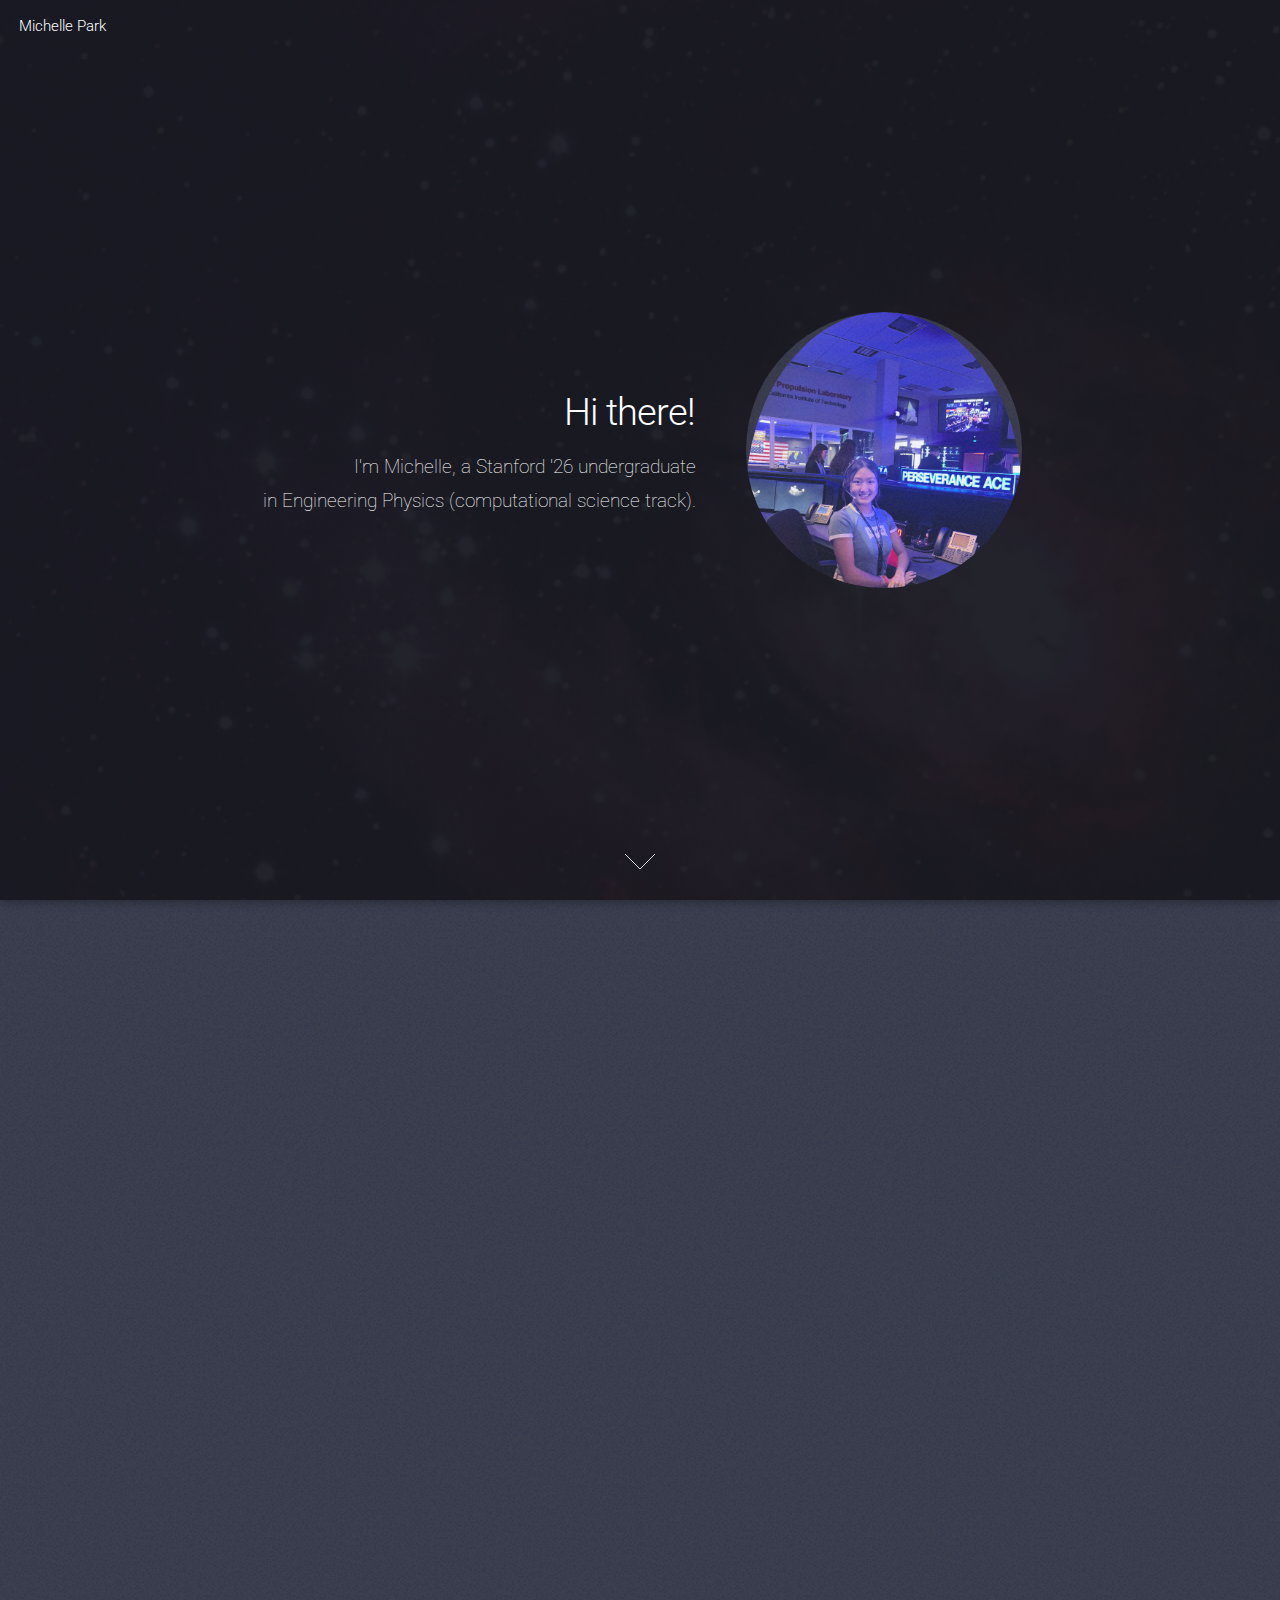
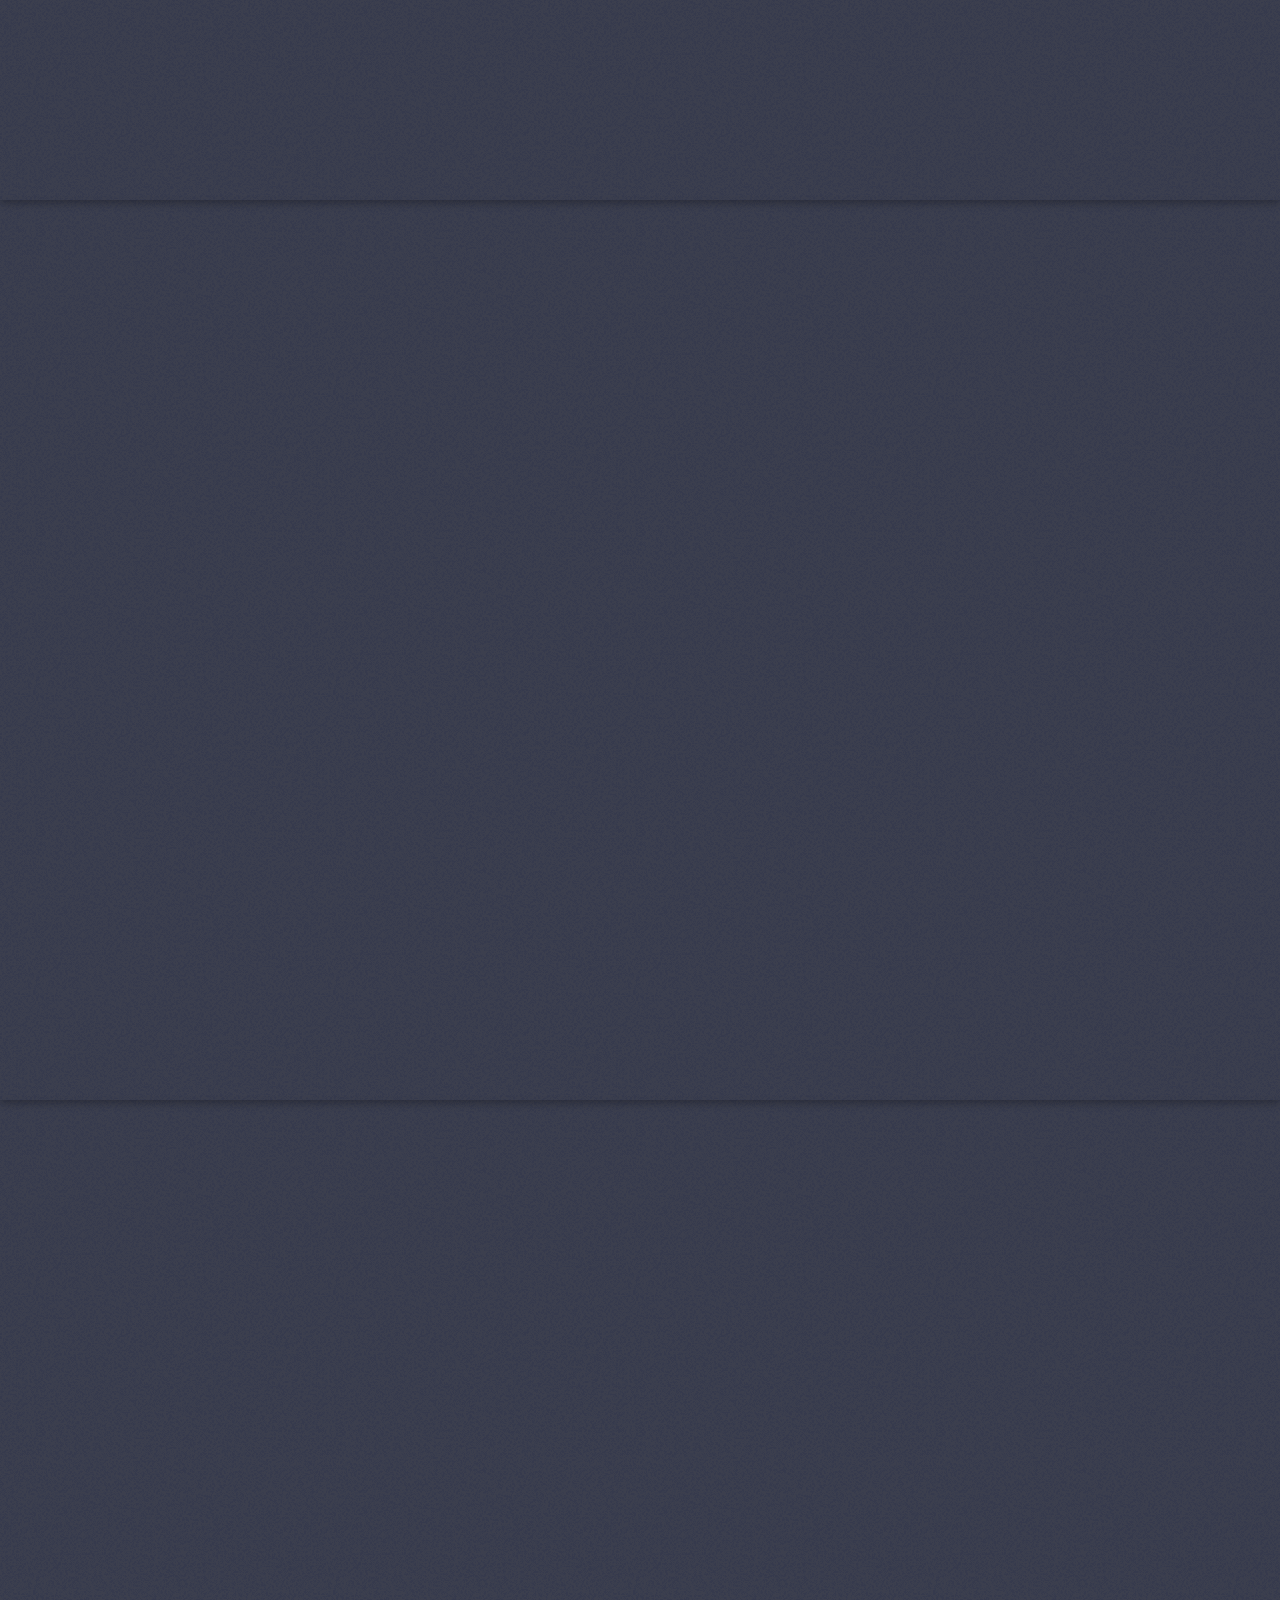
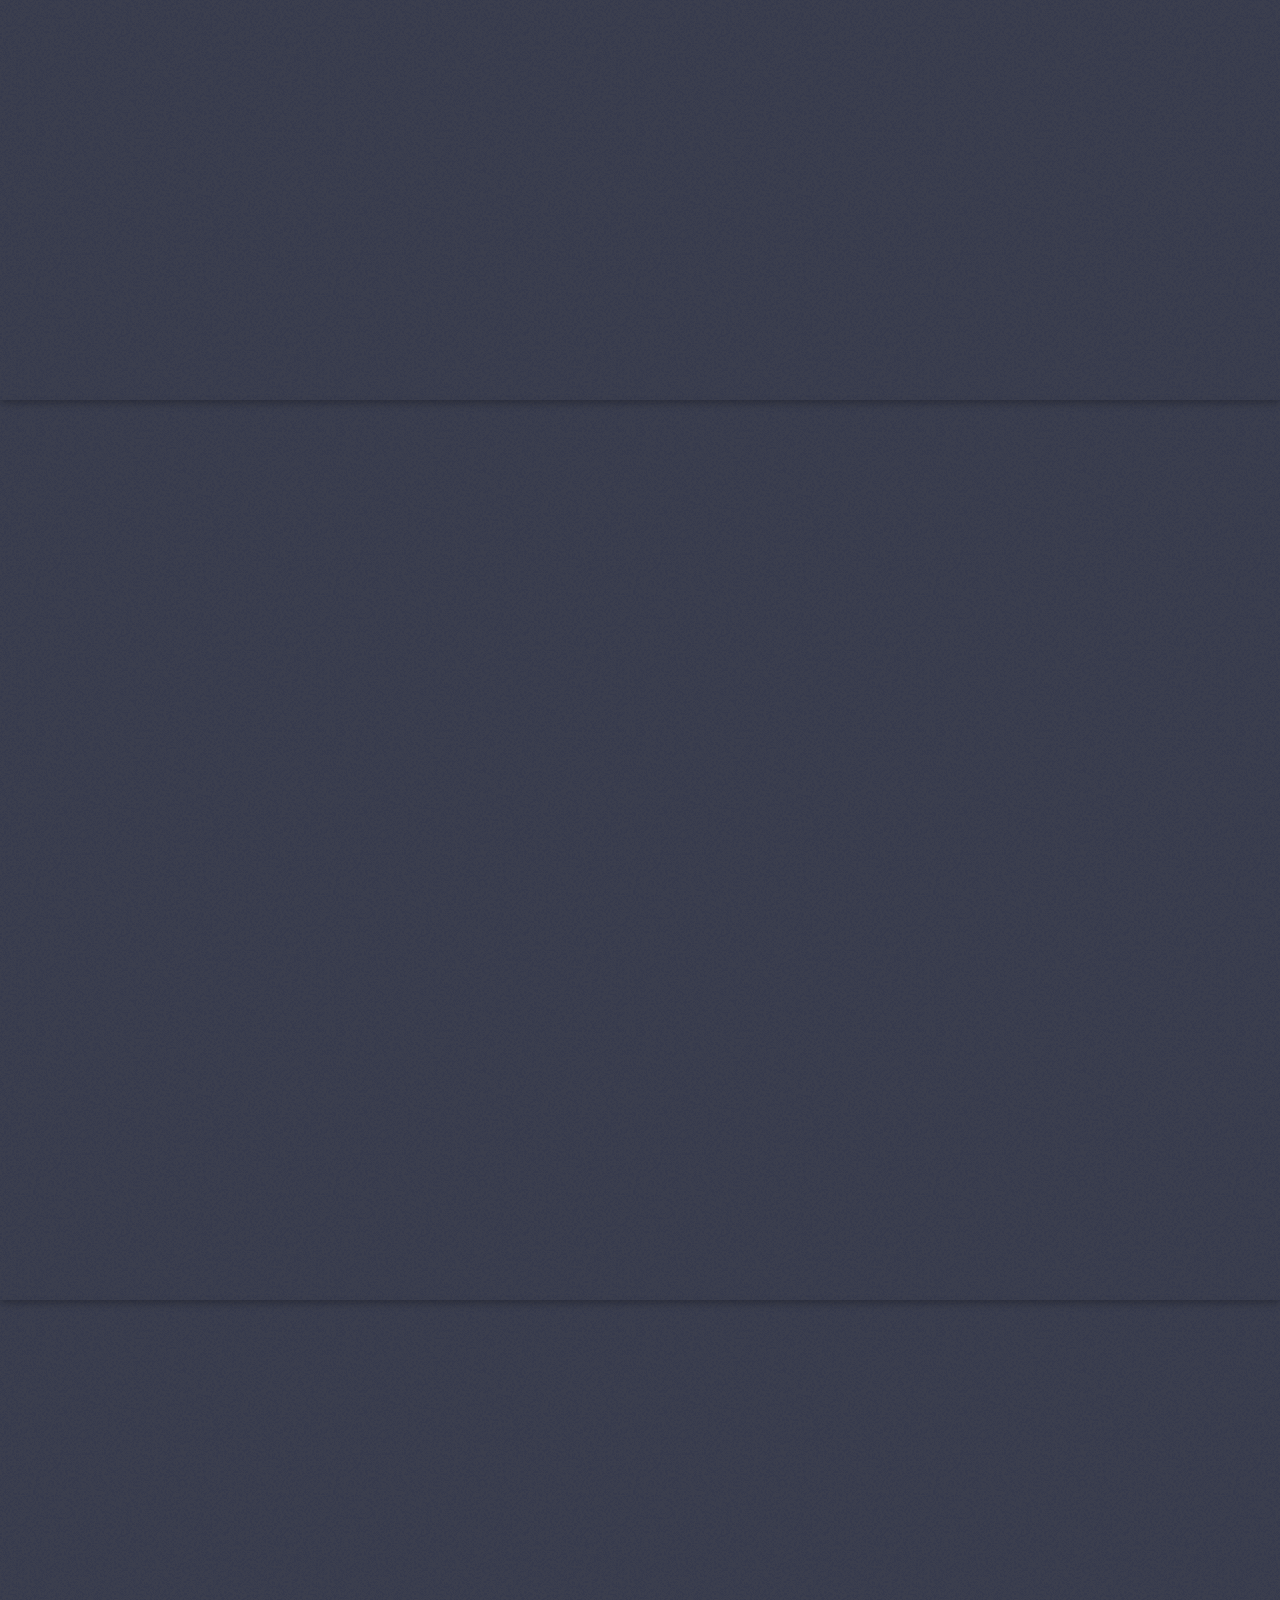
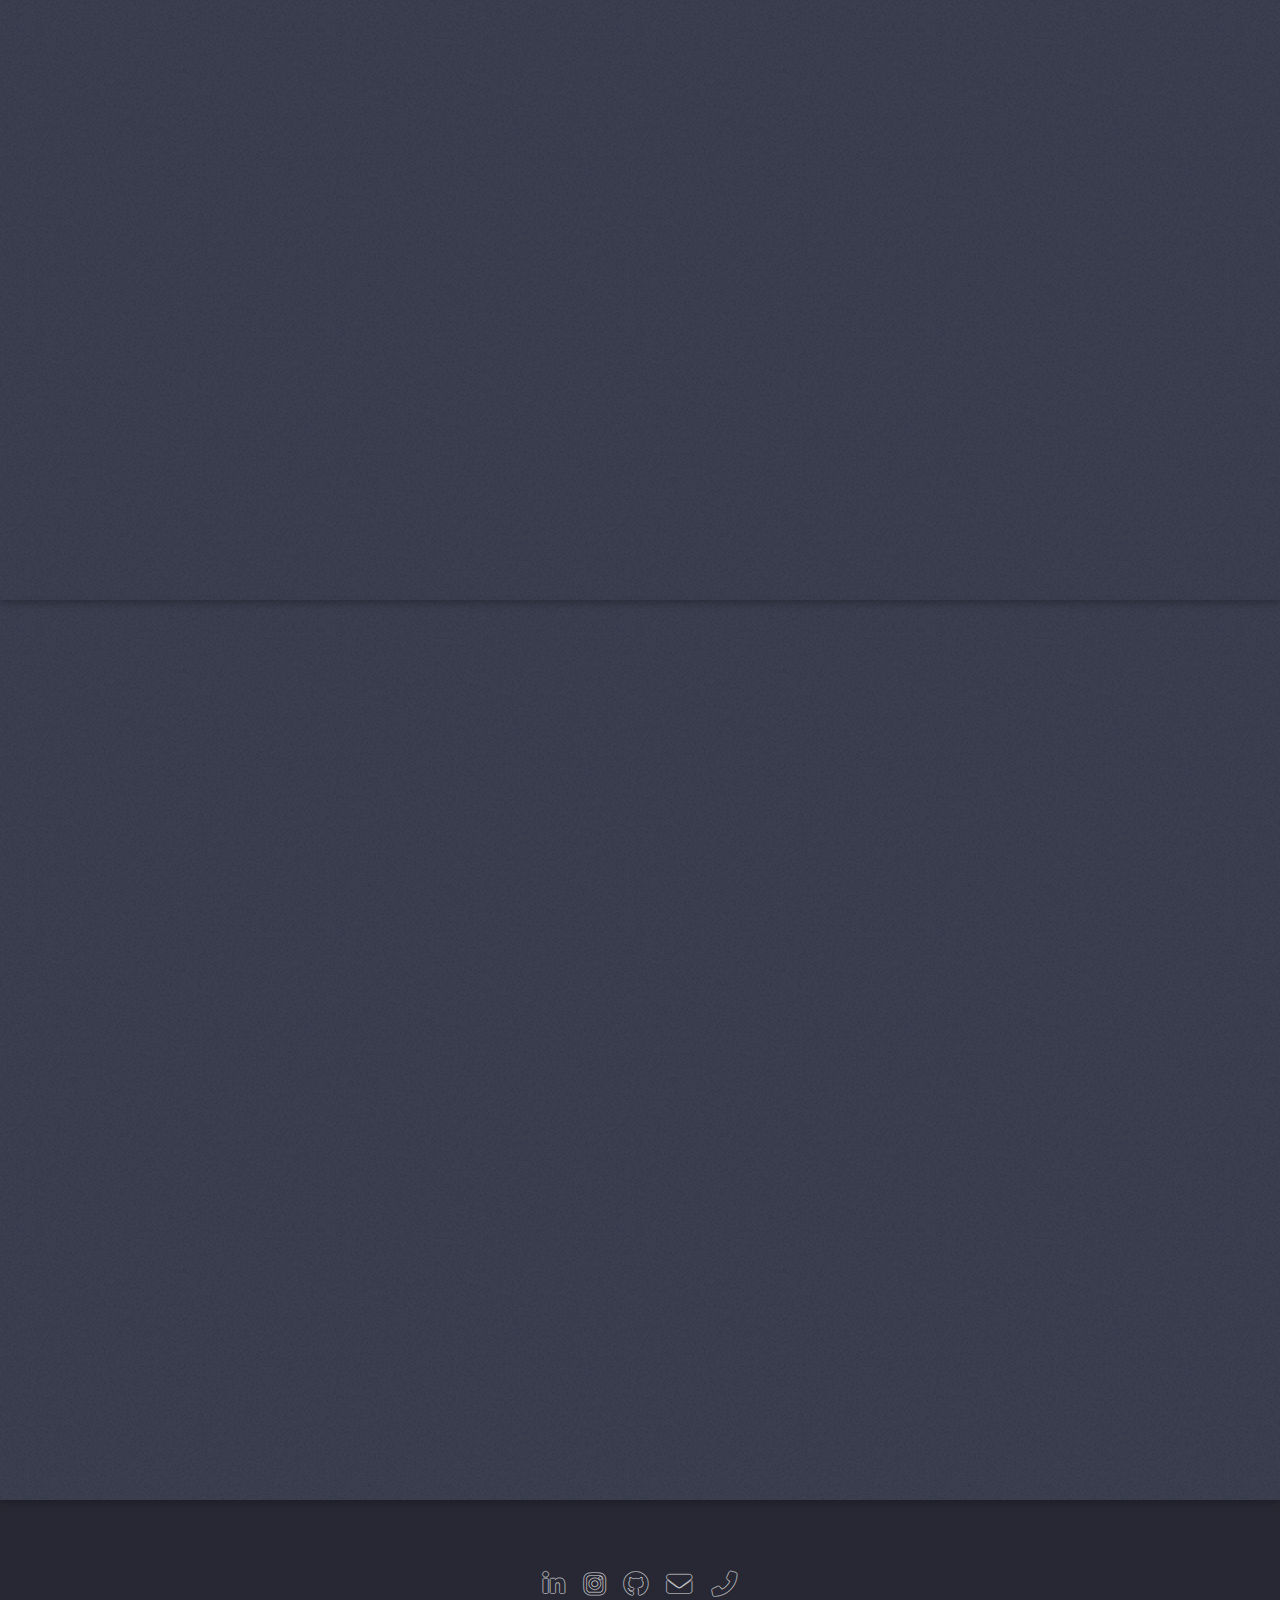
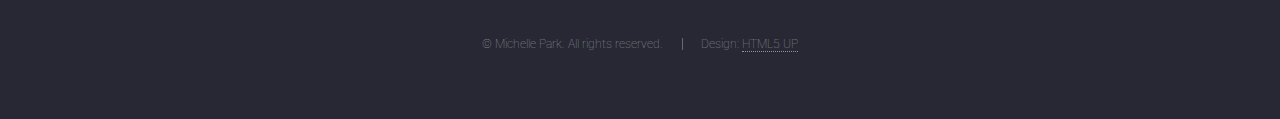
==== commit 8f2690ef: "Update index.html" ====
--- a/index.html
+++ b/index.html
@@ -34,7 +34,7 @@
 				</section>
 
 			<!-- One -->
-				<section id="one" class="spotlight style1 bottom">
+				<section id="one" class="spotlight style5 bottom">
 					<span class="image fit main"><img src="images/banner.jpg" alt="" /></span>
 					<div class="content">
 						<div class="container">
@@ -65,7 +65,7 @@
 				</section>
 
 			<!-- Two -->
-				<section id="two" class="spotlight style2 right">
+				<section id="two" class="spotlight style1 right">
 					<span class="image fit main"><img src="images/Europa.jpg" alt="" /></span>
 					<div class="content">
 						<header>
@@ -84,7 +84,7 @@
 				</section>
 
 			<!-- Three -->
-				<section id="three" class="spotlight style3 left">
+				<section id="three" class="spotlight style2 left">
 					<span class="image fit main bottom"><img src="images/jwst.jpg" alt="" /></span>
 					<div class="content">
 						<header>
@@ -100,7 +100,7 @@
 					<a href="#four" class="goto-next scrolly">Next</a>
 				</section>
 
-				<section id="four" class="spotlight style2 right">
+				<section id="four" class="spotlight style3 right">
 					<span class="image fit main bottom"><img src="images/suep.jpg" alt="" /></span>
 					<div class="content">
 						<header>
@@ -120,7 +120,7 @@
 					<a href="#five" class="goto-next scrolly">Next</a>
 				</section>
 			
-			<section id="five" class="spotlight style3 left">
+			<section id="five" class="spotlight style4 left">
 					<span class="image fit main bottom"><img src="images/exoplanet.jpg" alt="" /></span>
 					<div class="content">
 						<header>
@@ -140,7 +140,7 @@
 					<a href="#footer" class="goto-next scrolly">Next</a>
 				</section>
 
-			<section id="six" class="spotlight style2 right">
+			<section id="six" class="spotlight style5 right">
 					<span class="image fit main bottom"><img src="images/rrlyr.jpg" alt="" /></span>
 					<div class="content">
 						<header>
--- a/assets/css/main.css
+++ b/assets/css/main.css
@@ -3125,7 +3125,7 @@
 			height: 101%;
 			padding: 6em 3em;
 			top: 0;
-			width: 28em;
+			width: 40em;
 		}
 
 		.spotlight.left .content {
@@ -3139,16 +3139,23 @@
 		}
 
 		.spotlight.style1 .content {
-			border-color: #e44c65;
+			border-color: #FFA69E;
 		}
 
 		.spotlight.style2 .content {
-			border-color: #5480f1;
+			border-color: #FAF3DD;
 		}
 
 		.spotlight.style3 .content {
-			border-color: #39c088;
-		}
+			border-color: #B8F2E6;
+		}
+		.spotlight.style4 .content {
+			border-color: #AED9E0;
+		}
+		.spotlight.style3 .content {
+			border-color: #5E6472;
+		}
+
 
 		.spotlight.inactive .content {
 			opacity: 0;
@@ -4108,4 +4115,4 @@
 						padding: 0;
 					}
 
-	}+	}
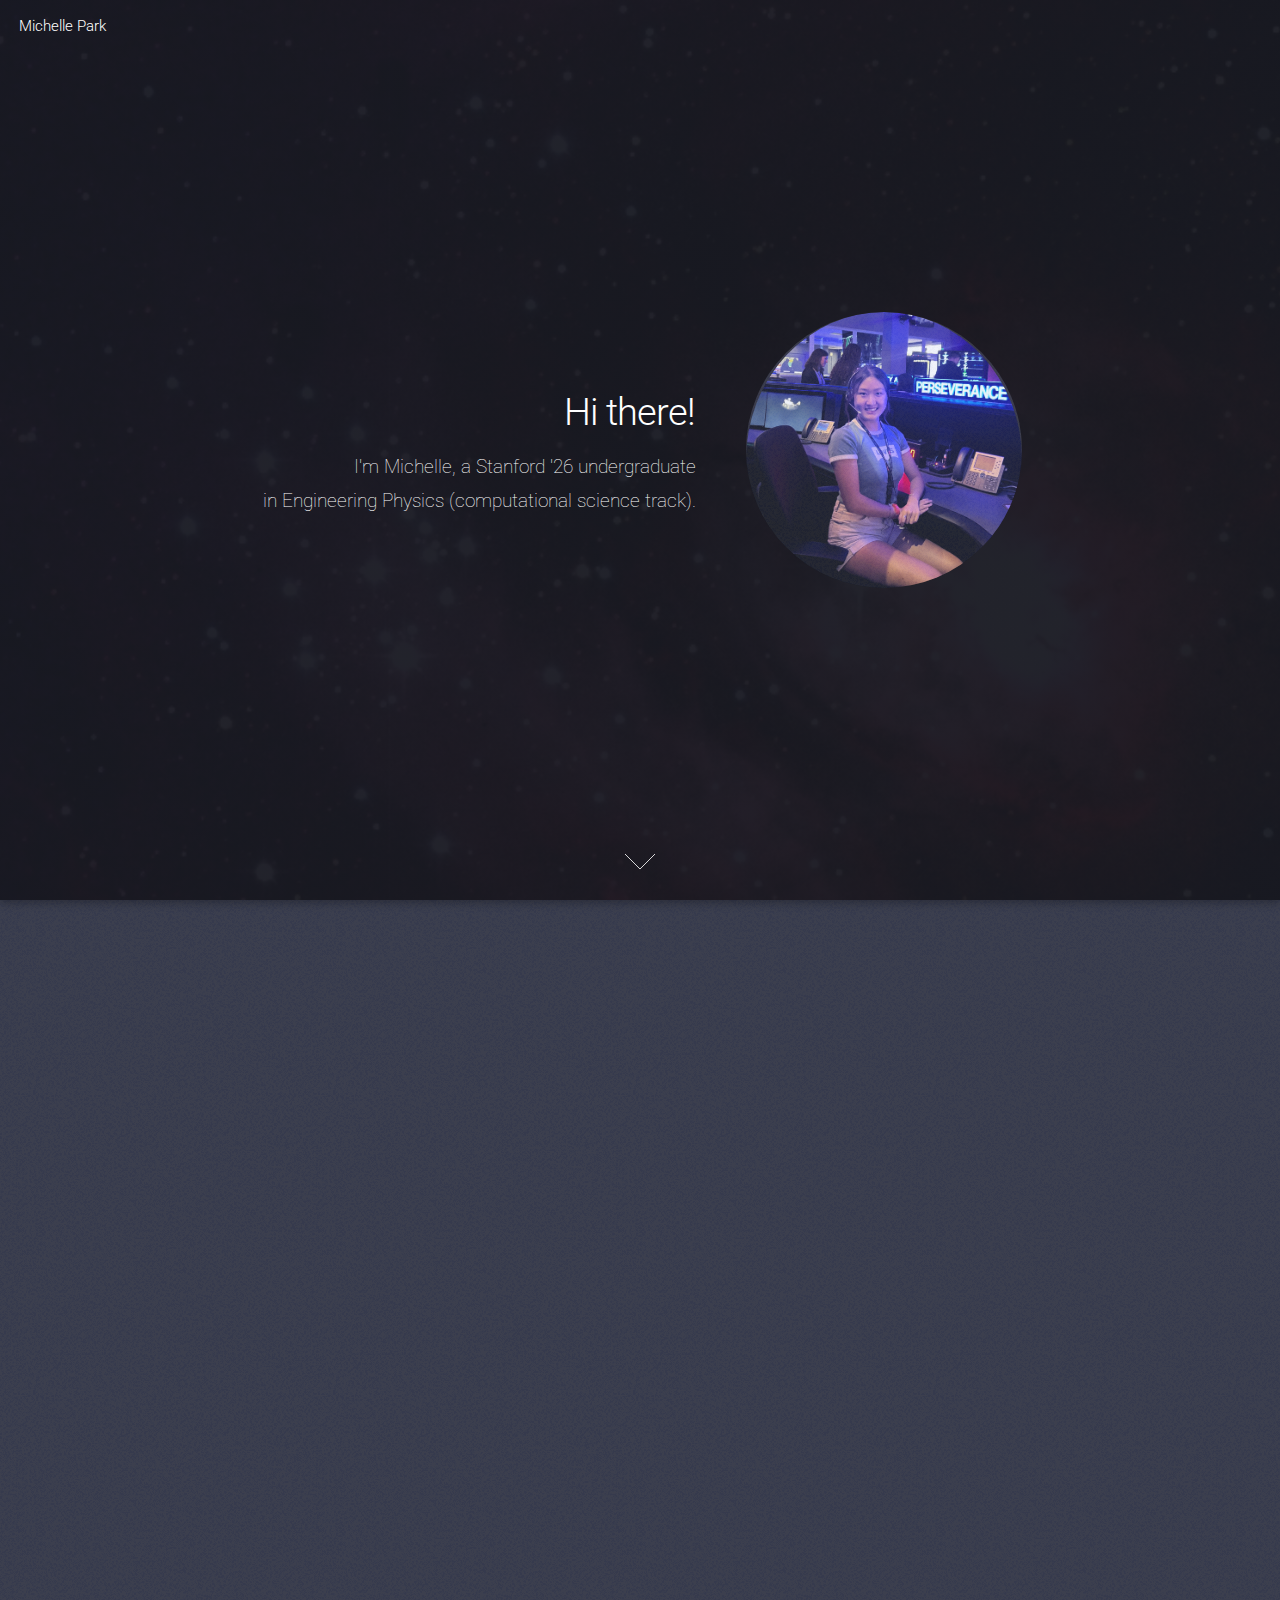
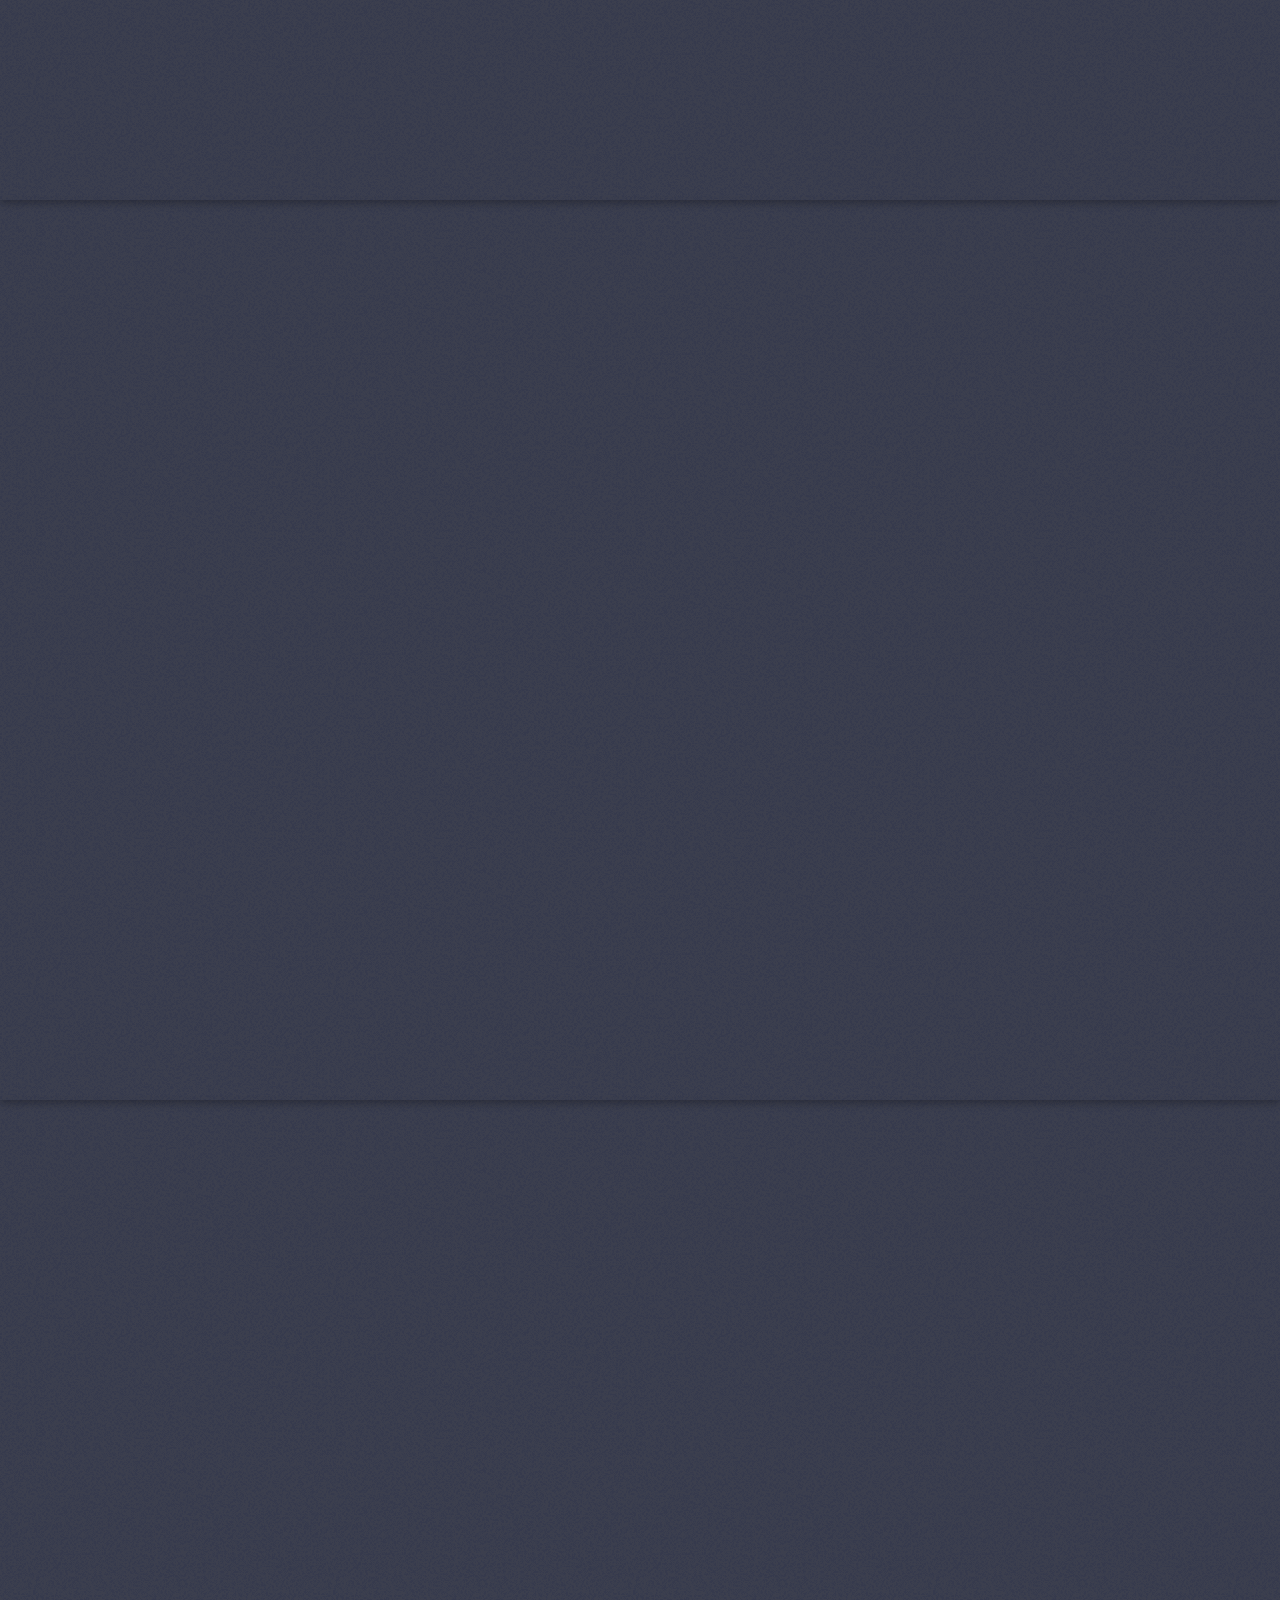
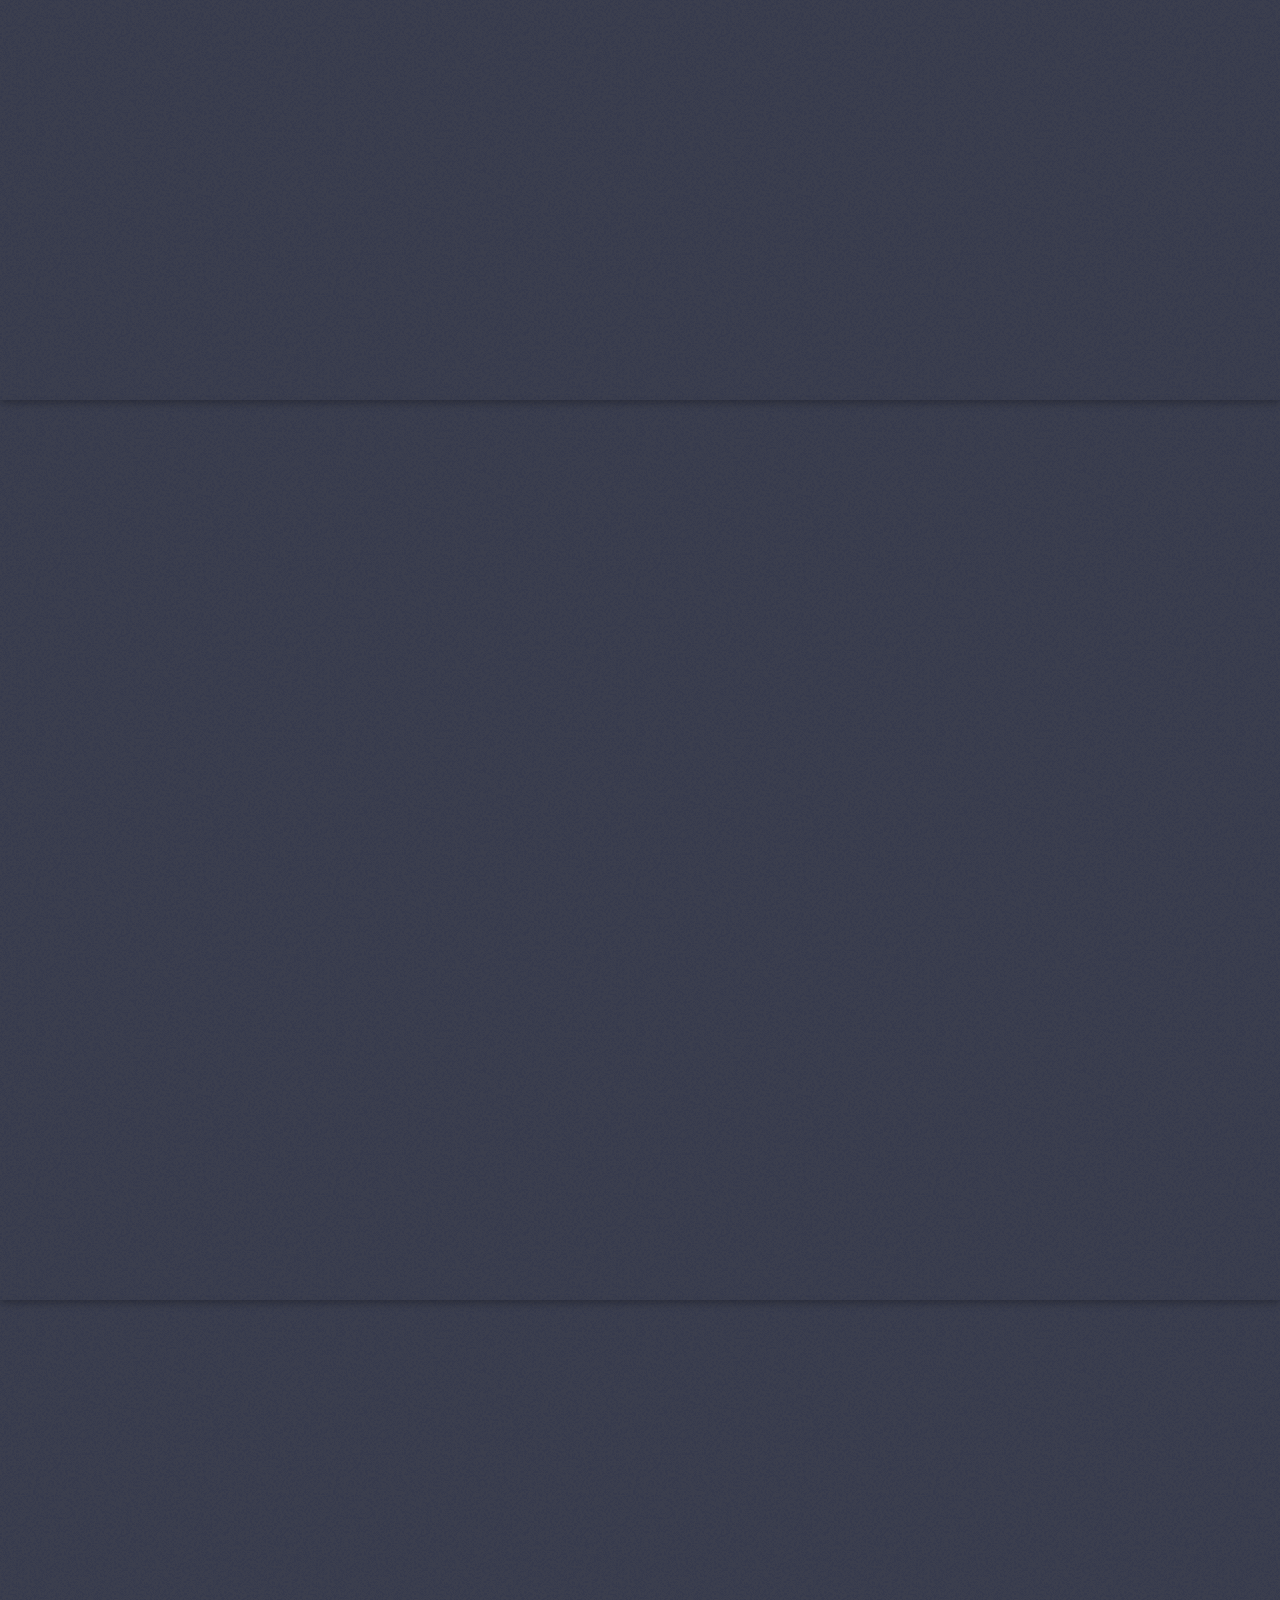
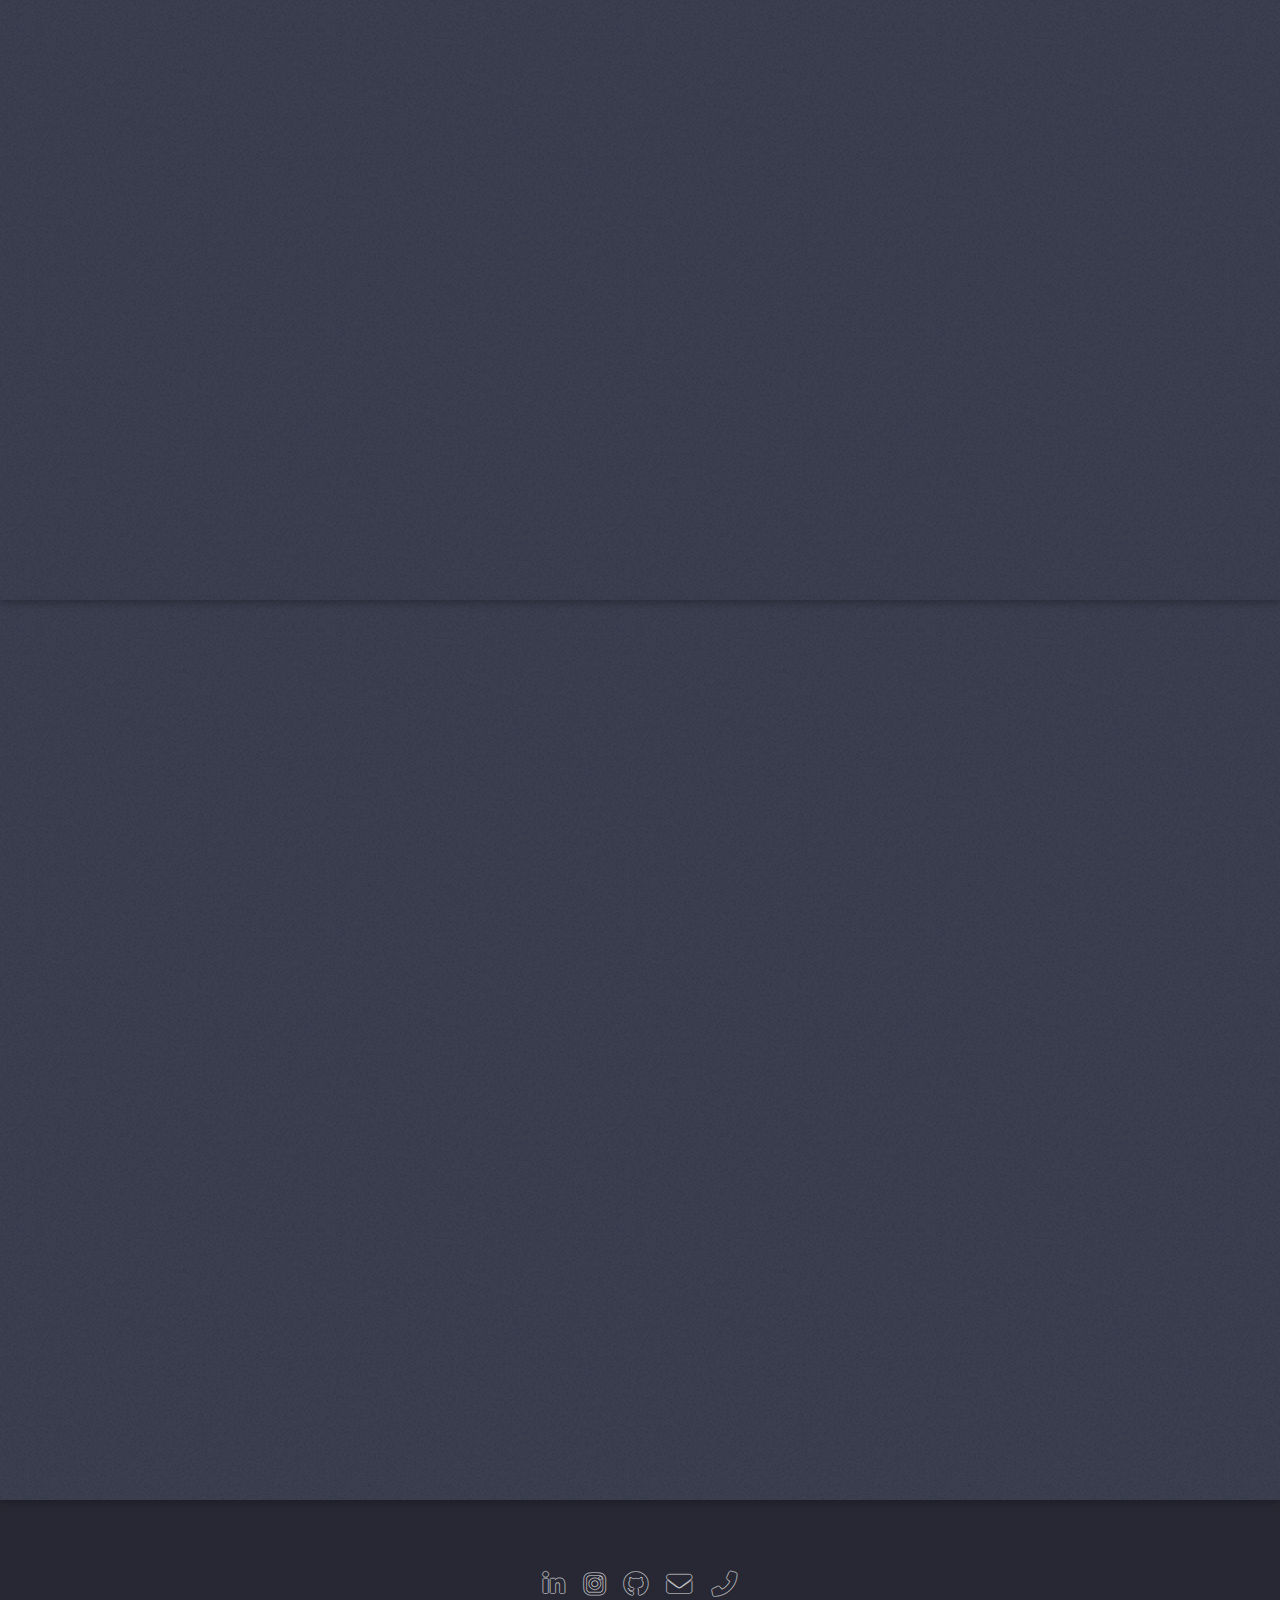
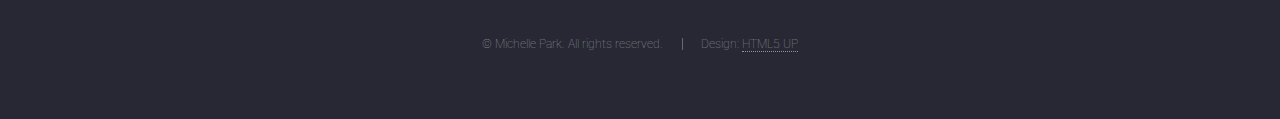
==== commit 4d1bf4b8: "Update index.html" ====
--- a/index.html
+++ b/index.html
@@ -66,7 +66,7 @@
 
 			<!-- Two -->
 				<section id="two" class="spotlight style1 right">
-					<span class="image fit main"><img src="images/Europa.jpg" alt="" /></span>
+					<span class="image fit main"><img src="images/europa.jpg" alt="" /></span>
 					<div class="content">
 						<header>
 							<h2>Refining Europa’s Ephemerides with Long Distance Ranging and Velocity Measurements by REASON on Europa Clipper</h2>
@@ -106,7 +106,7 @@
 						<header>
 							<h2>The Search for Dark Matter Through Soft Unclustered Energy Patterns at CMS</h2>
 							<p><i>PI:</i> Prof. Christoph Paus (MIT), Dr. Chad Freer (MIT) </p>
-							<p>Publications linked below, start in June 2021 (MIT Research Science Institute program)</p>
+							<p>Publications linked below, start in June 2021 (MIT Research Science Institute)</p>
 						</header>
 						<p> Investigated a new dark matter particle event, known as soft unclustered energy patterns (SUEPs), at the Large Hadron Collider’s (LHC) Compact Muon Solenoid detector. 
 							We tested solutions to identify low-energy particles of SUEPs from high-energy background noise with Monte Carlo simulations of particle events. 
@@ -141,7 +141,7 @@
 				</section>
 
 			<section id="six" class="spotlight style5 right">
-					<span class="image fit main bottom"><img src="images/rrlyr.jpg" alt="" /></span>
+					<span class="image fit main bottom"><img src="images/rrlyr.png" alt="" /></span>
 					<div class="content">
 						<header>
 							<h2>Alterations of the [Fe/H] Values Modulate Light Curves by Absolute Magnitude in non-Blazhko RRab Lyraes</h2>
